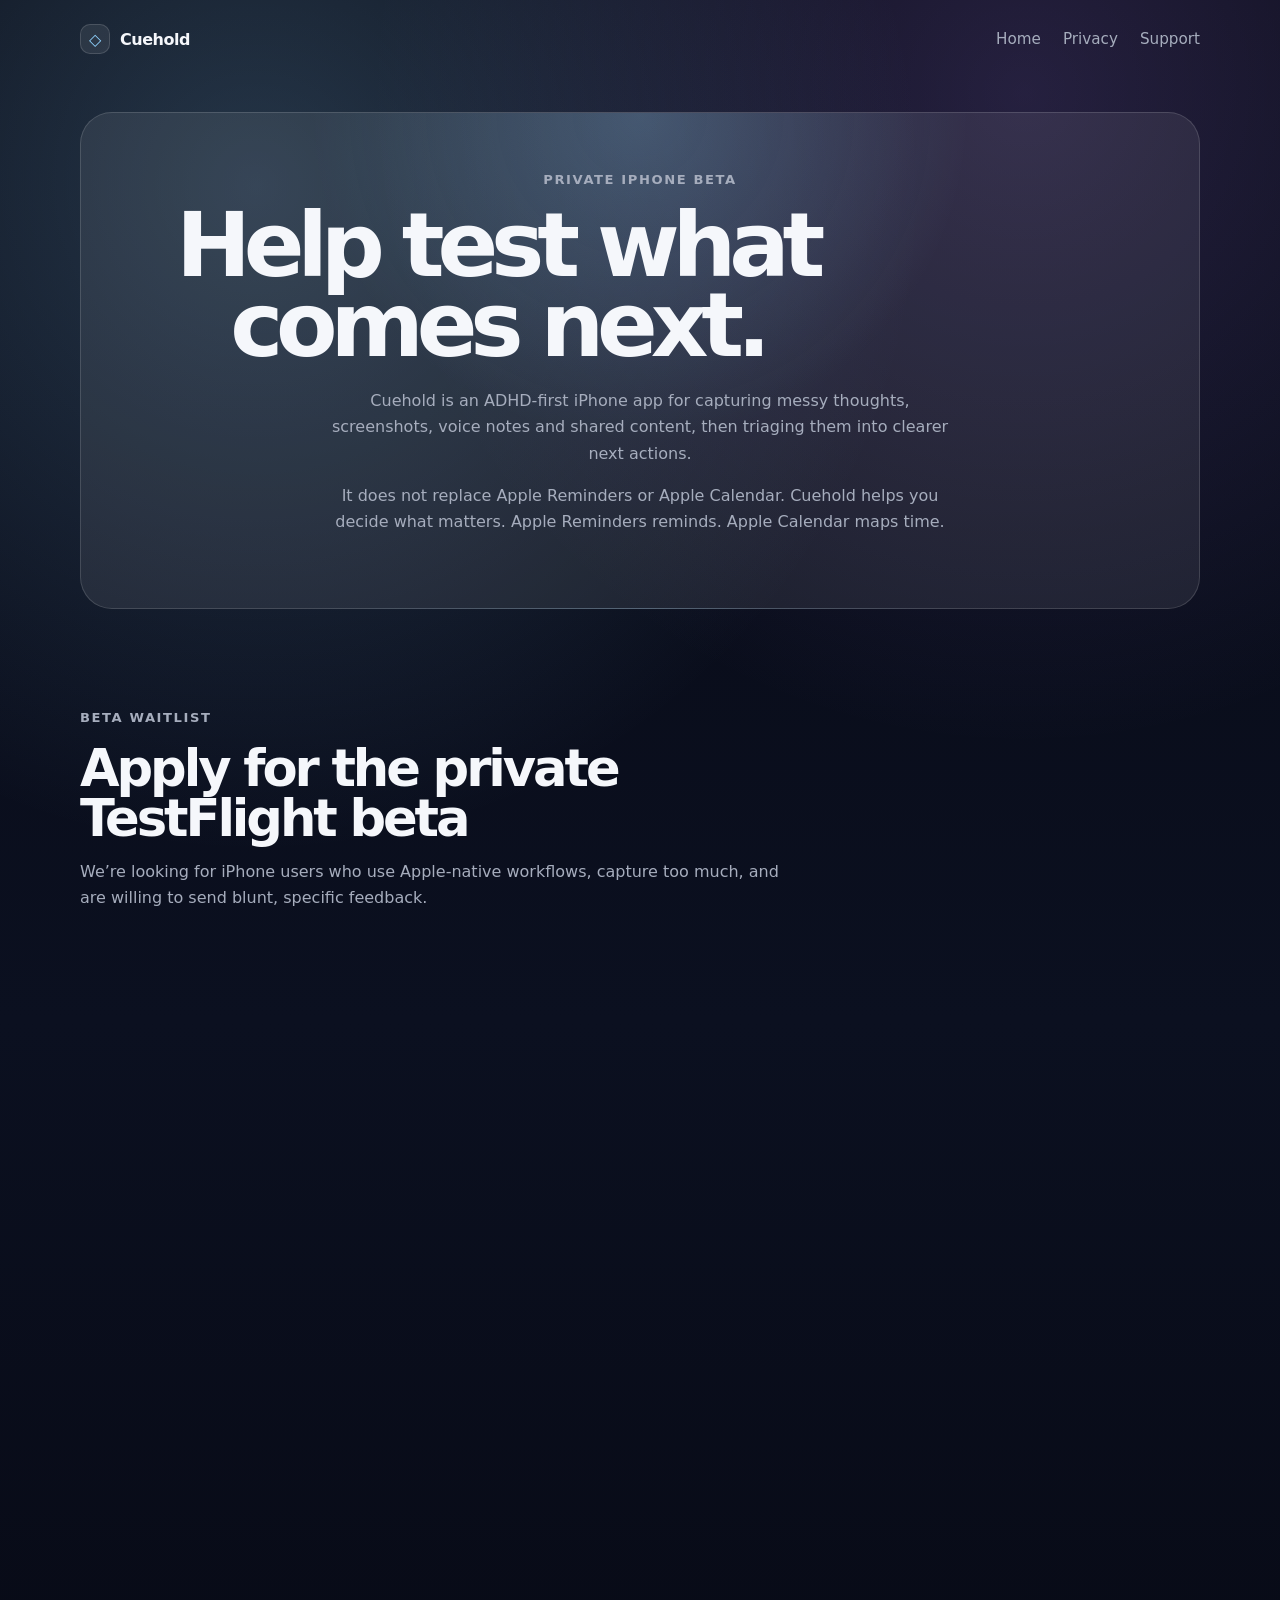
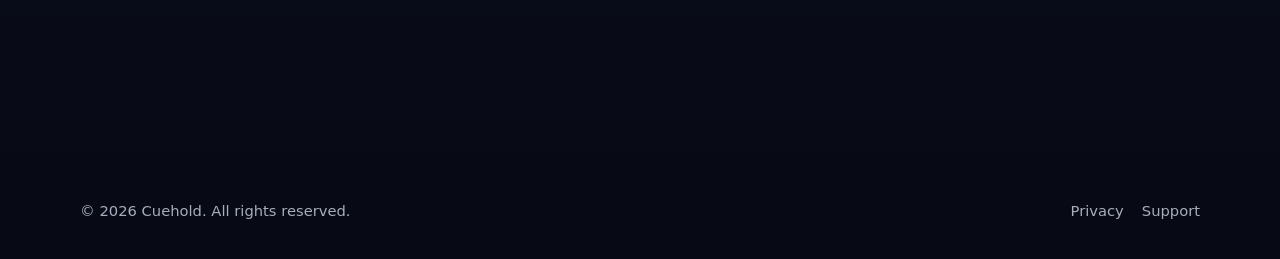
==== beta.html @ b1d335c8 "Update beta.html" ====
<!doctype html>
<html lang="en-AU">
<head>
  <meta charset="utf-8" />
  <meta name="viewport" content="width=device-width, initial-scale=1" />
  <title>Join the Beta — Cuehold</title>
  <meta
    name="description"
    content="Join the private iPhone beta for Cuehold, an ADHD-first capture and triage app."
  />
  <link rel="stylesheet" href="styles.css" />
</head>

<body>
  <header class="site-header">
    <a class="logo" href="index.html">
      <span class="logo-mark">◇</span>
      <span>Cuehold</span>
    </a>

    <nav class="nav">
      <a href="index.html">Home</a>
      <a href="privacy.html">Privacy</a>
      <a href="support.html">Support</a>
    </nav>
  </header>

  <main>
    <section class="cta-section">
      <p class="eyebrow">Private iPhone beta</p>
      <h1>Help test what comes next.</h1>
      <p>
        Cuehold is an ADHD-first iPhone app for capturing messy thoughts, screenshots,
        voice notes and shared content, then triaging them into clearer next actions.
      </p>
      <p>
        It does not replace Apple Reminders or Apple Calendar. Cuehold helps you decide
        what matters. Apple Reminders reminds. Apple Calendar maps time.
      </p>
    </section>

    <section class="section">
      <div class="section-heading">
        <p class="eyebrow">Beta waitlist</p>
        <h2>Apply for the private TestFlight beta</h2>
        <p>
          We’re looking for iPhone users who use Apple-native workflows, capture too much,
          and are willing to send blunt, specific feedback.
        </p>
      </div>

      <div class="form-card">
        <iframe
          data-tally-src="https://tally.so/embed/dWzORN?alignLeft=1&hideTitle=1&transparentBackground=1&dynamicHeight=1"
          loading="lazy"
          width="100%"
          height="820"
          frameborder="0"
          marginheight="0"
          marginwidth="0"
          title="Cuehold Beta Waitlist">
        </iframe>
      </div>
    </section>
  </main>

  <footer class="site-footer">
    <span>© 2026 Cuehold. All rights reserved.</span>
    <div>
      <a href="privacy.html">Privacy</a>
      <a href="support.html">Support</a>
    </div>
  </footer>

  <script>
    var d = document;
    var w = "https://tally.so/widgets/embed.js";
    var v = function () {
      if (typeof Tally !== "undefined") {
        Tally.loadEmbeds();
      } else {
        d.querySelectorAll("iframe[data-tally-src]:not([src])").forEach(function (e) {
          e.src = e.dataset.tallySrc;
        });
      }
    };

    if (typeof Tally !== "undefined") {
      v();
    } else if (d.querySelector('script[src="' + w + '"]') == null) {
      var s = d.createElement("script");
      s.src = w;
      s.onload = v;
      s.onerror = v;
      d.body.appendChild(s);
    }
  </script>
</body>
</html>
---- styles.css ----
:root {
  --bg: #070914;
  --bg-soft: #101525;
  --card: rgba(255, 255, 255, 0.08);
  --card-strong: rgba(255, 255, 255, 0.13);
  --text: #f5f7fb;
  --muted: #a6adbd;
  --line: rgba(255, 255, 255, 0.14);
  --accent: #8fd3ff;
  --accent-strong: #ffffff;
  --shadow: 0 24px 80px rgba(0, 0, 0, 0.45);
  --radius-xl: 32px;
  --radius-lg: 22px;
  --radius-md: 16px;
  --max: 1120px;
}

* {
  box-sizing: border-box;
}

html {
  scroll-behavior: smooth;
}

body {
  margin: 0;
  min-height: 100vh;
  font-family:
    Inter, ui-sans-serif, system-ui, -apple-system, BlinkMacSystemFont,
    "SF Pro Display", "Segoe UI", sans-serif;
  color: var(--text);
  background:
    radial-gradient(circle at 20% 10%, rgba(143, 211, 255, 0.22), transparent 34%),
    radial-gradient(circle at 80% 5%, rgba(174, 135, 255, 0.18), transparent 32%),
    linear-gradient(180deg, #070914 0%, #0b1020 55%, #070914 100%);
}

a {
  color: inherit;
  text-decoration: none;
}

.site-header {
  width: min(var(--max), calc(100% - 40px));
  margin: 0 auto;
  padding: 24px 0;
  display: flex;
  align-items: center;
  justify-content: space-between;
}

.logo {
  display: inline-flex;
  align-items: center;
  gap: 10px;
  font-weight: 800;
  letter-spacing: -0.03em;
}

.logo-mark {
  width: 30px;
  height: 30px;
  border: 1px solid var(--line);
  border-radius: 10px;
  display: grid;
  place-items: center;
  background: var(--card);
  color: var(--accent);
}

.nav {
  display: flex;
  gap: 22px;
  color: var(--muted);
  font-size: 0.95rem;
}

.nav a:hover {
  color: var(--text);
}

.hero {
  width: min(var(--max), calc(100% - 40px));
  margin: 42px auto 0;
  display: grid;
  grid-template-columns: 1.02fr 0.78fr;
  gap: 48px;
  align-items: center;
  padding: 56px;
  border: 1px solid var(--line);
  border-radius: var(--radius-xl);
  background:
    linear-gradient(135deg, rgba(255, 255, 255, 0.12), rgba(255, 255, 255, 0.04)),
    rgba(255, 255, 255, 0.04);
  box-shadow: var(--shadow);
  backdrop-filter: blur(18px);
}

.eyebrow {
  margin: 0 0 14px;
  color: var(--accent);
  font-size: 0.82rem;
  font-weight: 800;
  letter-spacing: 0.12em;
  text-transform: uppercase;
}

h1,
h2,
h3,
p {
  margin-top: 0;
}

h1 {
  max-width: 720px;
  margin-bottom: 22px;
  font-size: clamp(3rem, 7vw, 6.2rem);
  line-height: 0.9;
  letter-spacing: -0.08em;
}

h2 {
  margin-bottom: 16px;
  font-size: clamp(2rem, 4vw, 3.6rem);
  line-height: 0.98;
  letter-spacing: -0.06em;
}

h3 {
  margin-bottom: 10px;
  font-size: 1.25rem;
  letter-spacing: -0.03em;
}

.hero-text {
  max-width: 620px;
  color: var(--muted);
  font-size: 1.2rem;
  line-height: 1.65;
}

.hero-actions {
  display: flex;
  flex-wrap: wrap;
  gap: 14px;
  margin-top: 30px;
}

.button {
  display: inline-flex;
  align-items: center;
  justify-content: center;
  min-height: 48px;
  padding: 0 20px;
  border-radius: 999px;
  font-weight: 800;
  transition: transform 0.18s ease, border-color 0.18s ease, background 0.18s ease;
}

.button:hover {
  transform: translateY(-2px);
}

.primary {
  color: #07101f;
  background: linear-gradient(135deg, #ffffff, #8fd3ff);
}

.secondary {
  border: 1px solid var(--line);
  background: rgba(255, 255, 255, 0.06);
  color: var(--text);
}

.trust-note {
  margin-top: 18px;
  color: var(--muted);
  font-size: 0.95rem;
}

.phone-card {
  display: flex;
  justify-content: center;
}

.phone-shell {
  width: min(330px, 100%);
  padding: 14px;
  border: 1px solid var(--line);
  border-radius: 42px;
  background: linear-gradient(180deg, #1a2134, #080b13);
  box-shadow: 0 26px 90px rgba(0, 0, 0, 0.55);
}

.phone-top {
  width: 92px;
  height: 26px;
  margin: 0 auto 12px;
  border-radius: 999px;
  background: #05070c;
}

.app-preview {
  min-height: 520px;
  padding: 24px 18px;
  border-radius: 32px;
  background:
    radial-gradient(circle at 50% 0%, rgba(143, 211, 255, 0.22), transparent 38%),
    linear-gradient(180deg, #11182a, #080b13);
}

.preview-label {
  margin-bottom: 18px;
  color: var(--muted);
  font-size: 0.9rem;
  font-weight: 700;
}

.signal-card {
  display: flex;
  gap: 12px;
  padding: 14px;
  margin-bottom: 12px;
  border: 1px solid var(--line);
  border-radius: 18px;
  background: rgba(255, 255, 255, 0.06);
}

.signal-card.active {
  background: rgba(143, 211, 255, 0.14);
  border-color: rgba(143, 211, 255, 0.38);
}

.signal-card strong {
  display: block;
  margin-bottom: 4px;
  font-size: 0.92rem;
}

.signal-card p {
  margin: 0;
  color: var(--muted);
  font-size: 0.78rem;
}

.dot {
  flex: 0 0 auto;
  width: 10px;
  height: 10px;
  margin-top: 5px;
  border-radius: 999px;
  background: var(--accent);
  box-shadow: 0 0 24px rgba(143, 211, 255, 0.9);
}

.dot.muted {
  background: rgba(255, 255, 255, 0.28);
  box-shadow: none;
}

.capture-bar {
  margin-top: 180px;
  padding: 10px 10px 10px 15px;
  display: flex;
  align-items: center;
  justify-content: space-between;
  border: 1px solid var(--line);
  border-radius: 999px;
  background: rgba(255, 255, 255, 0.08);
  color: var(--muted);
  font-size: 0.86rem;
}

.capture-bar button {
  width: 34px;
  height: 34px;
  border: 0;
  border-radius: 999px;
  background: #fff;
  color: #07101f;
  font-weight: 900;
}

.section,
.split-section,
.cta-section {
  width: min(var(--max), calc(100% - 40px));
  margin: 34px auto 0;
}

.section {
  padding: 64px 0 10px;
}

.section-heading {
  max-width: 720px;
  margin-bottom: 28px;
}

.section-heading p,
.card p,
.split-copy p,
.cta-section p {
  color: var(--muted);
  line-height: 1.65;
}

.cards {
  display: grid;
  grid-template-columns: repeat(3, 1fr);
  gap: 18px;
}

.cards.two {
  grid-template-columns: repeat(2, 1fr);
}

.card {
  min-height: 240px;
  padding: 26px;
  border: 1px solid var(--line);
  border-radius: var(--radius-lg);
  background: var(--card);
  backdrop-filter: blur(18px);
}

.icon {
  width: 42px;
  height: 42px;
  margin-bottom: 34px;
  display: grid;
  place-items: center;
  border: 1px solid var(--line);
  border-radius: 14px;
  color: var(--accent);
  background: rgba(255, 255, 255, 0.06);
  font-weight: 900;
  font-size: 0.82rem;
}

.split-section {
  padding: 42px;
  display: grid;
  grid-template-columns: 0.9fr 1.1fr;
  gap: 42px;
  align-items: start;
  border: 1px solid var(--line);
  border-radius: var(--radius-xl);
  background: var(--card-strong);
}

.check-list {
  margin: 22px 0 0;
  padding: 0;
  display: grid;
  gap: 12px;
  list-style: none;
}

.check-list li {
  padding-left: 30px;
  position: relative;
  color: var(--text);
}

.check-list li::before {
  content: "✓";
  position: absolute;
  left: 0;
  color: var(--accent);
  font-weight: 900;
}

.cta-section {
  margin-bottom: 34px;
  padding: 56px;
  text-align: center;
  border: 1px solid var(--line);
  border-radius: var(--radius-xl);
  background:
    radial-gradient(circle at 50% 0%, rgba(143, 211, 255, 0.22), transparent 44%),
    rgba(255, 255, 255, 0.08);
}

.cta-section p {
  max-width: 620px;
  margin-left: auto;
  margin-right: auto;
}

.site-footer {
  width: min(var(--max), calc(100% - 40px));
  margin: 0 auto;
  padding: 28px 0 40px;
  display: flex;
  justify-content: space-between;
  gap: 20px;
  color: var(--muted);
  font-size: 0.92rem;
}

.site-footer div {
  display: flex;
  gap: 18px;
}

@media (max-width: 860px) {
  .site-header {
    align-items: flex-start;
    gap: 20px;
  }

  .nav {
    display: none;
  }

  .hero {
    grid-template-columns: 1fr;
    padding: 34px 22px;
  }

  .phone-card {
    order: -1;
  }

  .phone-shell {
    max-width: 300px;
  }

  .app-preview {
    min-height: 440px;
  }

  .capture-bar {
    margin-top: 112px;
  }

  .cards,
  .cards.two,
  .split-section {
    grid-template-columns: 1fr;
  }

  .split-section,
  .cta-section {
    padding: 30px 22px;
  }

  .site-footer {
    flex-direction: column;
  }

  h1 {
    font-size: clamp(3rem, 15vw, 4.8rem);
  }
}
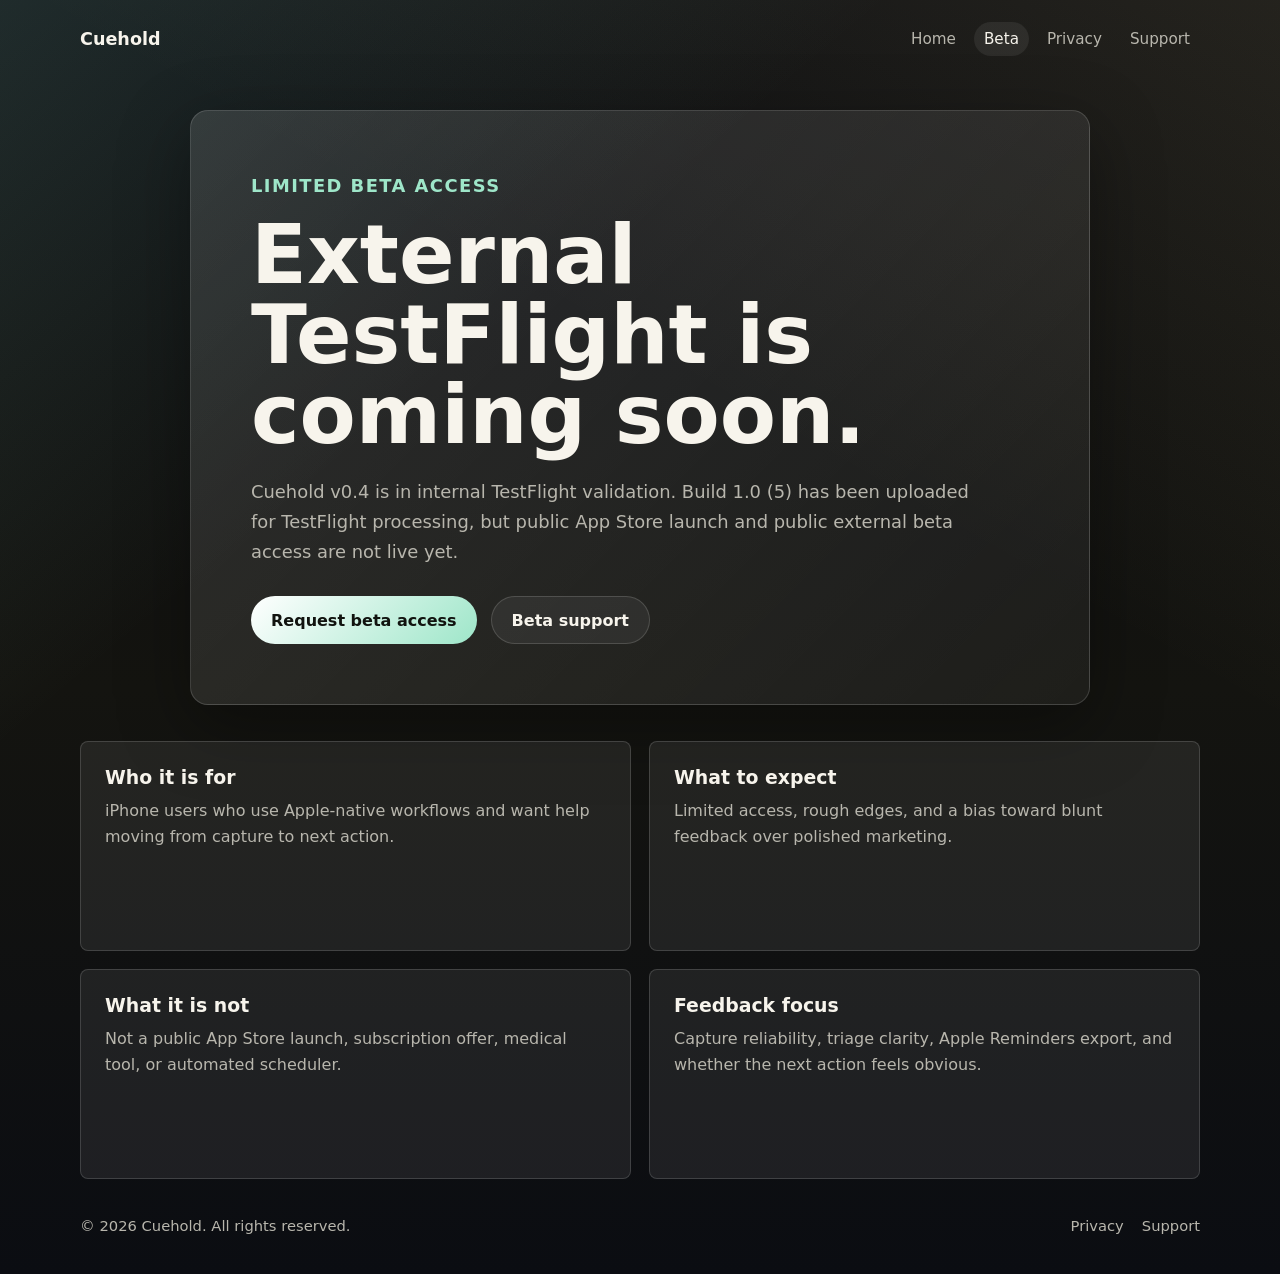
==== commit debba91a: "Polish Cuehold beta website" ====
--- a/beta.html
+++ b/beta.html
@@ -3,63 +3,65 @@
 <head>
   <meta charset="utf-8" />
   <meta name="viewport" content="width=device-width, initial-scale=1" />
-  <title>Join the Beta — Cuehold</title>
-  <meta
-    name="description"
-    content="Join the private iPhone beta for Cuehold, an ADHD-first capture and triage app."
-  />
+  <title>Beta Access — Cuehold</title>
+  <meta name="description" content="Request limited beta access for Cuehold. Internal TestFlight is active; external beta access is coming soon." />
+  <meta name="theme-color" content="#0b0d12" />
+  <meta property="og:title" content="Cuehold Beta Access" />
+  <meta property="og:description" content="Internal TestFlight is active. External beta access is coming soon." />
+  <meta property="og:type" content="website" />
+  <meta property="og:url" content="https://dillonmonop.github.io/cuehold/beta.html" />
+  <link rel="canonical" href="https://dillonmonop.github.io/cuehold/beta.html" />
   <link rel="stylesheet" href="styles.css" />
 </head>
 
 <body>
   <header class="site-header">
-    <a class="logo" href="index.html">
-      <span class="logo-mark">◇</span>
-      <span>Cuehold</span>
-    </a>
+    <a class="logo" href="index.html" aria-label="Cuehold home">Cuehold</a>
 
-    <nav class="nav">
+    <nav class="nav" aria-label="Primary">
       <a href="index.html">Home</a>
+      <a href="beta.html" aria-current="page">Beta</a>
       <a href="privacy.html">Privacy</a>
       <a href="support.html">Support</a>
     </nav>
   </header>
 
   <main>
-    <section class="cta-section">
-      <p class="eyebrow">Private iPhone beta</p>
-      <h1>Help test what comes next.</h1>
+    <section class="page-hero">
+      <p class="eyebrow">Limited beta access</p>
+      <h1>External TestFlight is coming soon.</h1>
       <p>
-        Cuehold is an ADHD-first iPhone app for capturing messy thoughts, screenshots,
-        voice notes and shared content, then triaging them into clearer next actions.
+        Cuehold v0.4 is in internal TestFlight validation. Build 1.0 (5) has been
+        uploaded for TestFlight processing, but public App Store launch and public
+        external beta access are not live yet.
       </p>
-      <p>
-        It does not replace Apple Reminders or Apple Calendar. Cuehold helps you decide
-        what matters. Apple Reminders reminds. Apple Calendar maps time.
-      </p>
+      <div class="hero-actions">
+        <a class="button primary" href="https://github.com/dillonmonop/cuehold/issues/new?title=Cuehold%20beta%20access%20request">Request beta access</a>
+        <a class="button secondary" href="support.html">Beta support</a>
+      </div>
     </section>
 
-    <section class="section">
-      <div class="section-heading">
-        <p class="eyebrow">Beta waitlist</p>
-        <h2>Apply for the private TestFlight beta</h2>
-        <p>
-          We’re looking for iPhone users who use Apple-native workflows, capture too much,
-          and are willing to send blunt, specific feedback.
-        </p>
-      </div>
+    <section class="section compact">
+      <div class="cards two">
+        <article class="card">
+          <h3>Who it is for</h3>
+          <p>iPhone users who use Apple-native workflows and want help moving from capture to next action.</p>
+        </article>
 
-      <div class="form-card">
-        <iframe
-          data-tally-src="https://tally.so/embed/dWzORN?alignLeft=1&hideTitle=1&transparentBackground=1&dynamicHeight=1"
-          loading="lazy"
-          width="100%"
-          height="820"
-          frameborder="0"
-          marginheight="0"
-          marginwidth="0"
-          title="Cuehold Beta Waitlist">
-        </iframe>
+        <article class="card">
+          <h3>What to expect</h3>
+          <p>Limited access, rough edges, and a bias toward blunt feedback over polished marketing.</p>
+        </article>
+
+        <article class="card">
+          <h3>What it is not</h3>
+          <p>Not a public App Store launch, subscription offer, medical tool, or automated scheduler.</p>
+        </article>
+
+        <article class="card">
+          <h3>Feedback focus</h3>
+          <p>Capture reliability, triage clarity, Apple Reminders export, and whether the next action feels obvious.</p>
+        </article>
       </div>
     </section>
   </main>
@@ -71,29 +73,5 @@
       <a href="support.html">Support</a>
     </div>
   </footer>
-
-  <script>
-    var d = document;
-    var w = "https://tally.so/widgets/embed.js";
-    var v = function () {
-      if (typeof Tally !== "undefined") {
-        Tally.loadEmbeds();
-      } else {
-        d.querySelectorAll("iframe[data-tally-src]:not([src])").forEach(function (e) {
-          e.src = e.dataset.tallySrc;
-        });
-      }
-    };
-
-    if (typeof Tally !== "undefined") {
-      v();
-    } else if (d.querySelector('script[src="' + w + '"]') == null) {
-      var s = d.createElement("script");
-      s.src = w;
-      s.onload = v;
-      s.onerror = v;
-      d.body.appendChild(s);
-    }
-  </script>
 </body>
 </html>
--- a/styles.css
+++ b/styles.css
@@ -1,18 +1,15 @@
 :root {
-  --bg: #070914;
-  --bg-soft: #101525;
-  --card: rgba(255, 255, 255, 0.08);
-  --card-strong: rgba(255, 255, 255, 0.13);
-  --text: #f5f7fb;
-  --muted: #a6adbd;
-  --line: rgba(255, 255, 255, 0.14);
-  --accent: #8fd3ff;
-  --accent-strong: #ffffff;
-  --shadow: 0 24px 80px rgba(0, 0, 0, 0.45);
-  --radius-xl: 32px;
-  --radius-lg: 22px;
-  --radius-md: 16px;
+  --bg: #0b0d12;
+  --panel: rgba(255, 255, 255, 0.075);
+  --panel-strong: rgba(255, 255, 255, 0.11);
+  --text: #f7f4ec;
+  --muted: #b8b6ad;
+  --line: rgba(255, 255, 255, 0.15);
+  --accent: #9ee6c9;
+  --accent-strong: #f1d27a;
   --max: 1120px;
+  --radius-xl: 18px;
+  --radius-lg: 8px;
 }
 
 * {
@@ -25,15 +22,14 @@
 
 body {
   margin: 0;
+  overflow-x: hidden;
   min-height: 100vh;
-  font-family:
-    Inter, ui-sans-serif, system-ui, -apple-system, BlinkMacSystemFont,
-    "SF Pro Display", "Segoe UI", sans-serif;
+  font-family: Inter, ui-sans-serif, system-ui, -apple-system, BlinkMacSystemFont, "SF Pro Display", "Segoe UI", sans-serif;
   color: var(--text);
   background:
-    radial-gradient(circle at 20% 10%, rgba(143, 211, 255, 0.22), transparent 34%),
-    radial-gradient(circle at 80% 5%, rgba(174, 135, 255, 0.18), transparent 32%),
-    linear-gradient(180deg, #070914 0%, #0b1020 55%, #070914 100%);
+    linear-gradient(140deg, rgba(158, 230, 201, 0.14), transparent 32%),
+    linear-gradient(210deg, rgba(241, 210, 122, 0.11), transparent 36%),
+    linear-gradient(180deg, #0b0d12 0%, #141410 54%, #0b0d12 100%);
 }
 
 a {
@@ -41,68 +37,79 @@
   text-decoration: none;
 }
 
+a:focus-visible,
+button:focus-visible {
+  outline: 3px solid var(--accent);
+  outline-offset: 4px;
+}
+
+.site-header,
+.hero,
+.page-hero,
+.section,
+.split,
+.cta,
+.site-footer {
+  width: min(var(--max), calc(100% - 40px));
+  margin-left: auto;
+  margin-right: auto;
+}
+
 .site-header {
-  width: min(var(--max), calc(100% - 40px));
-  margin: 0 auto;
-  padding: 24px 0;
+  padding: 22px 0;
   display: flex;
   align-items: center;
   justify-content: space-between;
+  gap: 20px;
 }
 
 .logo {
-  display: inline-flex;
-  align-items: center;
-  gap: 10px;
-  font-weight: 800;
-  letter-spacing: -0.03em;
-}
-
-.logo-mark {
-  width: 30px;
-  height: 30px;
-  border: 1px solid var(--line);
-  border-radius: 10px;
-  display: grid;
-  place-items: center;
-  background: var(--card);
-  color: var(--accent);
+  flex: 0 0 auto;
+  font-weight: 900;
+  font-size: 1.1rem;
+  letter-spacing: 0;
 }
 
 .nav {
   display: flex;
-  gap: 22px;
+  flex-wrap: wrap;
+  justify-content: flex-end;
+  gap: 8px;
   color: var(--muted);
   font-size: 0.95rem;
 }
 
-.nav a:hover {
+.nav a {
+  padding: 8px 10px;
+  border-radius: 999px;
+}
+
+.nav a:hover,
+.nav a[aria-current="page"] {
   color: var(--text);
-}
-
-.hero {
-  width: min(var(--max), calc(100% - 40px));
-  margin: 42px auto 0;
-  display: grid;
-  grid-template-columns: 1.02fr 0.78fr;
-  gap: 48px;
-  align-items: center;
-  padding: 56px;
+  background: rgba(255, 255, 255, 0.07);
+}
+
+.hero,
+.page-hero {
+  margin-top: 32px;
+  padding: 60px;
   border: 1px solid var(--line);
   border-radius: var(--radius-xl);
-  background:
-    linear-gradient(135deg, rgba(255, 255, 255, 0.12), rgba(255, 255, 255, 0.04)),
-    rgba(255, 255, 255, 0.04);
-  box-shadow: var(--shadow);
-  backdrop-filter: blur(18px);
+  background: linear-gradient(135deg, rgba(255, 255, 255, 0.12), rgba(255, 255, 255, 0.045));
+  box-shadow: 0 22px 70px rgba(0, 0, 0, 0.36);
+}
+
+.page-hero {
+  max-width: 900px;
 }
 
 .eyebrow {
   margin: 0 0 14px;
   color: var(--accent);
-  font-size: 0.82rem;
-  font-weight: 800;
-  letter-spacing: 0.12em;
+  font-size: 0.78rem;
+  font-weight: 900;
+  letter-spacing: 0.08em;
   text-transform: uppercase;
 }
 
@@ -114,31 +121,36 @@
 }
 
 h1 {
-  max-width: 720px;
+  max-width: 920px;
   margin-bottom: 22px;
-  font-size: clamp(3rem, 7vw, 6.2rem);
-  line-height: 0.9;
-  letter-spacing: -0.08em;
+  font-size: clamp(2.8rem, 6.4vw, 5.9rem);
+  line-height: 0.98;
+  letter-spacing: 0;
 }
 
 h2 {
-  margin-bottom: 16px;
-  font-size: clamp(2rem, 4vw, 3.6rem);
-  line-height: 0.98;
-  letter-spacing: -0.06em;
+  margin-bottom: 18px;
+  font-size: clamp(2rem, 3.8vw, 3.45rem);
+  line-height: 1.04;
+  letter-spacing: 0;
 }
 
 h3 {
   margin-bottom: 10px;
-  font-size: 1.25rem;
-  letter-spacing: -0.03em;
-}
-
-.hero-text {
-  max-width: 620px;
+  font-size: 1.18rem;
+  letter-spacing: 0;
+}
+
+p {
   color: var(--muted);
-  font-size: 1.2rem;
   line-height: 1.65;
+}
+
+.hero-text,
+.page-hero p,
+.section-heading p {
+  max-width: 720px;
+  font-size: 1.12rem;
 }
 
 .hero-actions {
@@ -146,6 +158,10 @@
   flex-wrap: wrap;
   gap: 14px;
   margin-top: 30px;
+}
+
+.hero-actions.center {
+  justify-content: center;
 }
 
 .button {
@@ -155,244 +171,99 @@
   min-height: 48px;
   padding: 0 20px;
   border-radius: 999px;
-  font-weight: 800;
-  transition: transform 0.18s ease, border-color 0.18s ease, background 0.18s ease;
-}
-
-.button:hover {
-  transform: translateY(-2px);
+  font-weight: 900;
 }
 
 .primary {
-  color: #07101f;
-  background: linear-gradient(135deg, #ffffff, #8fd3ff);
+  color: #11130f;
+  background: linear-gradient(135deg, #ffffff, var(--accent));
 }
 
 .secondary {
   border: 1px solid var(--line);
   background: rgba(255, 255, 255, 0.06);
-  color: var(--text);
 }
 
 .trust-note {
   margin-top: 18px;
-  color: var(--muted);
+  margin-bottom: 0;
   font-size: 0.95rem;
 }
 
-.phone-card {
-  display: flex;
-  justify-content: center;
-}
-
-.phone-shell {
-  width: min(330px, 100%);
-  padding: 14px;
-  border: 1px solid var(--line);
-  border-radius: 42px;
-  background: linear-gradient(180deg, #1a2134, #080b13);
-  box-shadow: 0 26px 90px rgba(0, 0, 0, 0.55);
-}
-
-.phone-top {
-  width: 92px;
-  height: 26px;
-  margin: 0 auto 12px;
-  border-radius: 999px;
-  background: #05070c;
-}
-
-.app-preview {
-  min-height: 520px;
-  padding: 24px 18px;
-  border-radius: 32px;
-  background:
-    radial-gradient(circle at 50% 0%, rgba(143, 211, 255, 0.22), transparent 38%),
-    linear-gradient(180deg, #11182a, #080b13);
-}
-
-.preview-label {
-  margin-bottom: 18px;
-  color: var(--muted);
-  font-size: 0.9rem;
-  font-weight: 700;
-}
-
-.signal-card {
-  display: flex;
-  gap: 12px;
-  padding: 14px;
-  margin-bottom: 12px;
-  border: 1px solid var(--line);
-  border-radius: 18px;
-  background: rgba(255, 255, 255, 0.06);
-}
-
-.signal-card.active {
-  background: rgba(143, 211, 255, 0.14);
-  border-color: rgba(143, 211, 255, 0.38);
-}
-
-.signal-card strong {
-  display: block;
-  margin-bottom: 4px;
-  font-size: 0.92rem;
-}
-
-.signal-card p {
-  margin: 0;
-  color: var(--muted);
-  font-size: 0.78rem;
-}
-
-.dot {
-  flex: 0 0 auto;
-  width: 10px;
-  height: 10px;
-  margin-top: 5px;
-  border-radius: 999px;
-  background: var(--accent);
-  box-shadow: 0 0 24px rgba(143, 211, 255, 0.9);
-}
-
-.dot.muted {
-  background: rgba(255, 255, 255, 0.28);
-  box-shadow: none;
-}
-
-.capture-bar {
-  margin-top: 180px;
-  padding: 10px 10px 10px 15px;
-  display: flex;
-  align-items: center;
-  justify-content: space-between;
-  border: 1px solid var(--line);
-  border-radius: 999px;
-  background: rgba(255, 255, 255, 0.08);
-  color: var(--muted);
-  font-size: 0.86rem;
-}
-
-.capture-bar button {
-  width: 34px;
-  height: 34px;
-  border: 0;
-  border-radius: 999px;
-  background: #fff;
-  color: #07101f;
-  font-weight: 900;
-}
-
-.section,
-.split-section,
-.cta-section {
-  width: min(var(--max), calc(100% - 40px));
-  margin: 34px auto 0;
-}
-
 .section {
-  padding: 64px 0 10px;
+  padding: 72px 0 10px;
+}
+
+.section.compact {
+  padding-top: 36px;
 }
 
 .section-heading {
-  max-width: 720px;
-  margin-bottom: 28px;
-}
-
-.section-heading p,
-.card p,
-.split-copy p,
-.cta-section p {
-  color: var(--muted);
-  line-height: 1.65;
+  margin-bottom: 24px;
 }
 
 .cards {
   display: grid;
-  grid-template-columns: repeat(3, 1fr);
+  grid-template-columns: repeat(3, minmax(0, 1fr));
   gap: 18px;
 }
 
 .cards.two {
-  grid-template-columns: repeat(2, 1fr);
+  grid-template-columns: repeat(2, minmax(0, 1fr));
 }
 
 .card {
-  min-height: 240px;
-  padding: 26px;
+  min-height: 210px;
+  padding: 24px;
   border: 1px solid var(--line);
   border-radius: var(--radius-lg);
-  background: var(--card);
-  backdrop-filter: blur(18px);
-}
-
-.icon {
-  width: 42px;
-  height: 42px;
+  background: var(--panel);
+}
+
+.card p:last-child {
+  margin-bottom: 0;
+}
+
+.number {
+  margin-bottom: 24px;
+  color: var(--accent-strong);
+  font-weight: 900;
+}
+
+.split {
+  margin-top: 40px;
+  padding: 40px;
+  display: grid;
+  grid-template-columns: 0.92fr 1.08fr;
+  gap: 42px;
+  border: 1px solid var(--line);
+  border-radius: var(--radius-xl);
+  background: var(--panel-strong);
+}
+
+.split p:last-child {
+  margin-bottom: 0;
+}
+
+.cta {
+  margin-top: 40px;
   margin-bottom: 34px;
-  display: grid;
-  place-items: center;
-  border: 1px solid var(--line);
-  border-radius: 14px;
-  color: var(--accent);
-  background: rgba(255, 255, 255, 0.06);
-  font-weight: 900;
-  font-size: 0.82rem;
-}
-
-.split-section {
-  padding: 42px;
-  display: grid;
-  grid-template-columns: 0.9fr 1.1fr;
-  gap: 42px;
-  align-items: start;
-  border: 1px solid var(--line);
-  border-radius: var(--radius-xl);
-  background: var(--card-strong);
-}
-
-.check-list {
-  margin: 22px 0 0;
-  padding: 0;
-  display: grid;
-  gap: 12px;
-  list-style: none;
-}
-
-.check-list li {
-  padding-left: 30px;
-  position: relative;
-  color: var(--text);
-}
-
-.check-list li::before {
-  content: "✓";
-  position: absolute;
-  left: 0;
-  color: var(--accent);
-  font-weight: 900;
-}
-
-.cta-section {
-  margin-bottom: 34px;
-  padding: 56px;
+  padding: 52px;
   text-align: center;
   border: 1px solid var(--line);
   border-radius: var(--radius-xl);
   background:
-    radial-gradient(circle at 50% 0%, rgba(143, 211, 255, 0.22), transparent 44%),
-    rgba(255, 255, 255, 0.08);
-}
-
-.cta-section p {
+    linear-gradient(180deg, rgba(158, 230, 201, 0.13), transparent 68%),
+    rgba(255, 255, 255, 0.075);
+}
+
+.cta p {
   max-width: 620px;
   margin-left: auto;
   margin-right: auto;
 }
 
 .site-footer {
-  width: min(var(--max), calc(100% - 40px));
-  margin: 0 auto;
   padding: 28px 0 40px;
   display: flex;
   justify-content: space-between;
@@ -409,50 +280,55 @@
 @media (max-width: 860px) {
   .site-header {
     align-items: flex-start;
-    gap: 20px;
+    flex-direction: column;
   }
 
   .nav {
-    display: none;
-  }
-
-  .hero {
-    grid-template-columns: 1fr;
-    padding: 34px 22px;
-  }
-
-  .phone-card {
-    order: -1;
-  }
-
-  .phone-shell {
-    max-width: 300px;
-  }
-
-  .app-preview {
-    min-height: 440px;
-  }
-
-  .capture-bar {
-    margin-top: 112px;
+    justify-content: flex-start;
+  }
+
+  .hero,
+  .page-hero,
+  .split,
+  .cta {
+    padding: 32px 22px;
   }
 
   .cards,
   .cards.two,
-  .split-section {
+  .split {
     grid-template-columns: 1fr;
   }
 
-  .split-section,
-  .cta-section {
-    padding: 30px 22px;
+  .card {
+    min-height: 0;
+  }
+
+  h1 {
+    font-size: clamp(2.55rem, 12vw, 4.6rem);
   }
 
   .site-footer {
     flex-direction: column;
   }
-
-  h1 {
-    font-size: clamp(3rem, 15vw, 4.8rem);
-  }
-}
+}
+
+@media (max-width: 460px) {
+  .site-header,
+  .hero,
+  .page-hero,
+  .section,
+  .split,
+  .cta,
+  .site-footer {
+    width: min(var(--max), calc(100% - 28px));
+  }
+
+  .button {
+    width: 100%;
+  }
+
+  .hero-actions {
+    width: 100%;
+  }
+}
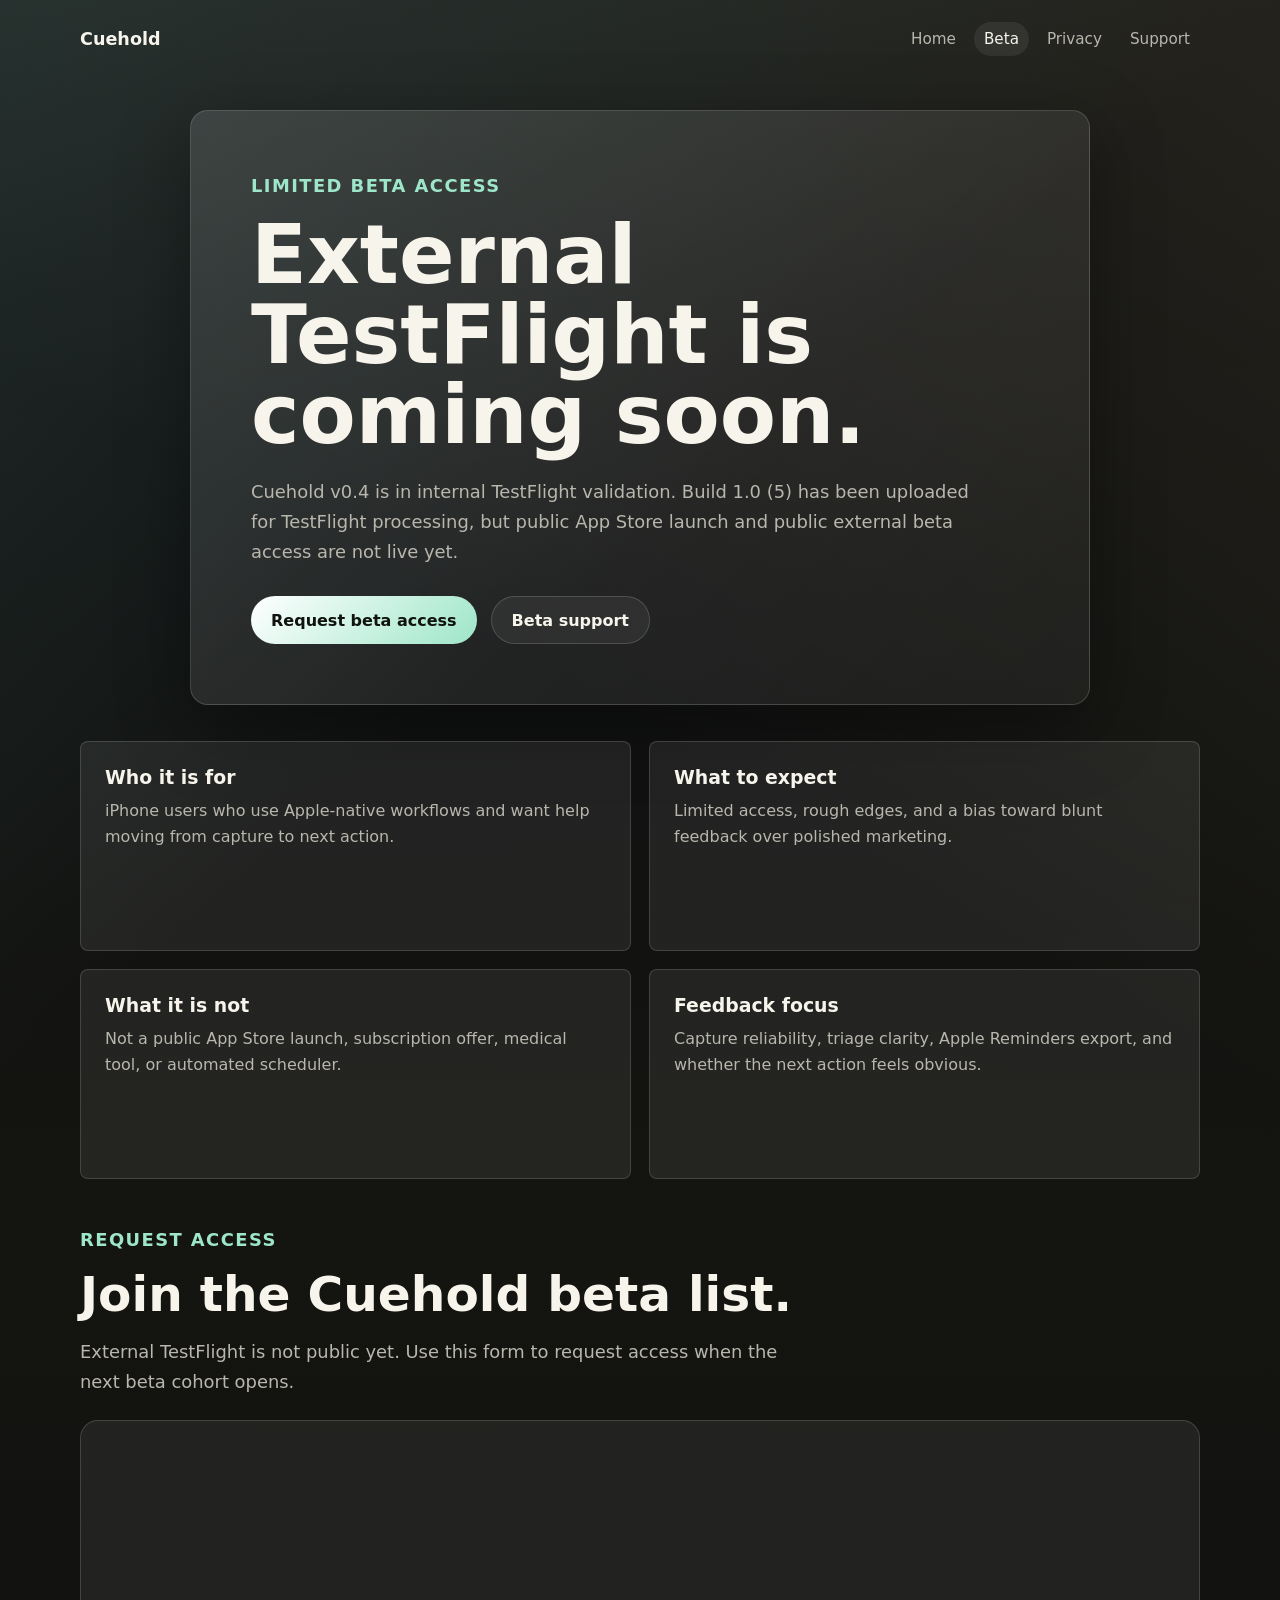
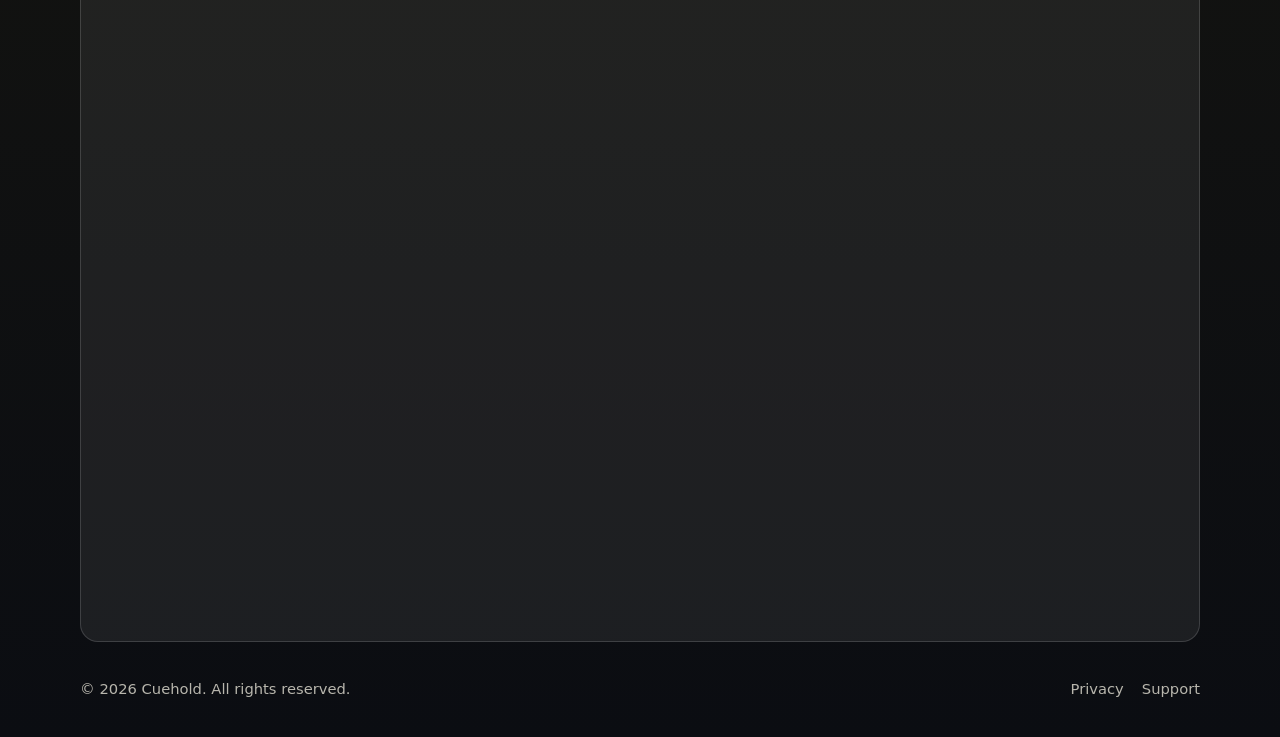
==== commit d3844468: "Add Today Signal product preview" ====
--- a/beta.html
+++ b/beta.html
@@ -36,7 +36,7 @@
         external beta access are not live yet.
       </p>
       <div class="hero-actions">
-        <a class="button primary" href="https://github.com/dillonmonop/cuehold/issues/new?title=Cuehold%20beta%20access%20request">Request beta access</a>
+        <a class="button primary" href="https://tally.so/r/dWzORN">Request beta access</a>
         <a class="button secondary" href="support.html">Beta support</a>
       </div>
     </section>
@@ -64,6 +64,30 @@
         </article>
       </div>
     </section>
+
+    <section class="section compact" aria-labelledby="beta-form-heading">
+      <div class="section-heading">
+        <p class="eyebrow">Request access</p>
+        <h2 id="beta-form-heading">Join the Cuehold beta list.</h2>
+        <p>
+          External TestFlight is not public yet. Use this form to request access
+          when the next beta cohort opens.
+        </p>
+      </div>
+
+      <div class="form-card">
+        <iframe
+          data-tally-src="https://tally.so/embed/dWzORN?alignLeft=1&hideTitle=1&transparentBackground=1&dynamicHeight=1"
+          loading="lazy"
+          width="100%"
+          height="820"
+          frameborder="0"
+          marginheight="0"
+          marginwidth="0"
+          title="Cuehold Beta Request">
+        </iframe>
+      </div>
+    </section>
   </main>
 
   <footer class="site-footer">
@@ -73,5 +97,29 @@
       <a href="support.html">Support</a>
     </div>
   </footer>
+
+  <script>
+    var d = document;
+    var w = "https://tally.so/widgets/embed.js";
+    var v = function () {
+      if (typeof Tally !== "undefined") {
+        Tally.loadEmbeds();
+      } else {
+        d.querySelectorAll("iframe[data-tally-src]:not([src])").forEach(function (e) {
+          e.src = e.dataset.tallySrc;
+        });
+      }
+    };
+
+    if (typeof Tally !== "undefined") {
+      v();
+    } else if (d.querySelector('script[src="' + w + '"]') == null) {
+      var s = d.createElement("script");
+      s.src = w;
+      s.onload = v;
+      s.onerror = v;
+      d.body.appendChild(s);
+    }
+  </script>
 </body>
 </html>
--- a/styles.css
+++ b/styles.css
@@ -100,6 +100,46 @@
   box-shadow: 0 22px 70px rgba(0, 0, 0, 0.36);
 }
 
+.hero-inner {
+  display: grid;
+  grid-template-columns: minmax(0, 1fr) minmax(260px, 360px);
+  align-items: center;
+  gap: 44px;
+}
+
+.hero-copy {
+  min-width: 0;
+}
+
+.phone-preview {
+  margin: 0;
+  justify-self: center;
+  width: min(100%, 340px);
+  padding: 10px;
+  border: 1px solid rgba(255, 255, 255, 0.2);
+  border-radius: 42px;
+  background:
+    linear-gradient(180deg, rgba(255, 255, 255, 0.16), rgba(255, 255, 255, 0.045)),
+    rgba(0, 0, 0, 0.32);
+  box-shadow: 0 30px 80px rgba(0, 0, 0, 0.46);
+}
+
+.phone-preview img,
+.screenshot-image {
+  display: block;
+  width: 100%;
+  height: auto;
+  border: 1px solid rgba(255, 255, 255, 0.14);
+  border-radius: 34px;
+  background: #050609;
+}
+
+.phone-preview img {
+  max-height: 680px;
+  object-fit: cover;
+  object-position: top;
+}
+
 .page-hero {
   max-width: 900px;
 }
@@ -230,6 +270,90 @@
   font-weight: 900;
 }
 
+.screenshot-grid {
+  display: grid;
+  grid-template-columns: repeat(3, minmax(0, 1fr));
+  gap: 18px;
+}
+
+.screenshot-card {
+  padding: 14px;
+  border: 1px solid var(--line);
+  border-radius: var(--radius-lg);
+  background: rgba(255, 255, 255, 0.065);
+  text-align: center;
+}
+
+.screenshot-card h3 {
+  margin: 18px 10px 8px;
+}
+
+.screenshot-card p {
+  margin: 0 10px 10px;
+  font-size: 0.95rem;
+}
+
+.screenshot-placeholder {
+  position: relative;
+  display: grid;
+  place-items: center;
+  width: 100%;
+  max-width: 230px;
+  margin-left: auto;
+  margin-right: auto;
+  aspect-ratio: 9 / 19.5;
+  overflow: hidden;
+  border: 1px solid var(--line);
+  border-radius: 28px;
+  background:
+    linear-gradient(180deg, rgba(255, 255, 255, 0.12), rgba(255, 255, 255, 0.03)),
+    rgba(0, 0, 0, 0.2);
+}
+
+.screenshot-placeholder::before {
+  content: "";
+  position: absolute;
+  top: 12px;
+  left: 50%;
+  width: 34%;
+  height: 20px;
+  border-radius: 999px;
+  transform: translateX(-50%);
+  background: rgba(0, 0, 0, 0.32);
+}
+
+.screenshot-placeholder span {
+  position: relative;
+  padding: 8px 12px;
+  border: 1px solid var(--line);
+  border-radius: 999px;
+  color: var(--muted);
+  font-size: 0.82rem;
+  font-weight: 800;
+}
+
+.screenshot-image {
+  max-width: 230px;
+  max-height: 498px;
+  margin-left: auto;
+  margin-right: auto;
+  object-fit: cover;
+  object-position: top;
+}
+
+.form-card {
+  overflow: hidden;
+  border: 1px solid var(--line);
+  border-radius: var(--radius-xl);
+  background: rgba(255, 255, 255, 0.07);
+}
+
+.form-card iframe {
+  display: block;
+  width: 100%;
+  border: 0;
+}
+
 .split {
   margin-top: 40px;
   padding: 40px;
@@ -294,10 +418,33 @@
     padding: 32px 22px;
   }
 
+  .hero-inner {
+    grid-template-columns: 1fr;
+  }
+
+  .phone-preview {
+    width: min(100%, 290px);
+  }
+
+  .phone-preview img {
+    max-height: 590px;
+  }
+
   .cards,
   .cards.two,
+  .screenshot-grid,
   .split {
     grid-template-columns: 1fr;
+  }
+
+  .screenshot-placeholder {
+    max-width: 240px;
+    margin-left: auto;
+    margin-right: auto;
+  }
+
+  .screenshot-image {
+    max-width: 240px;
   }
 
   .card {
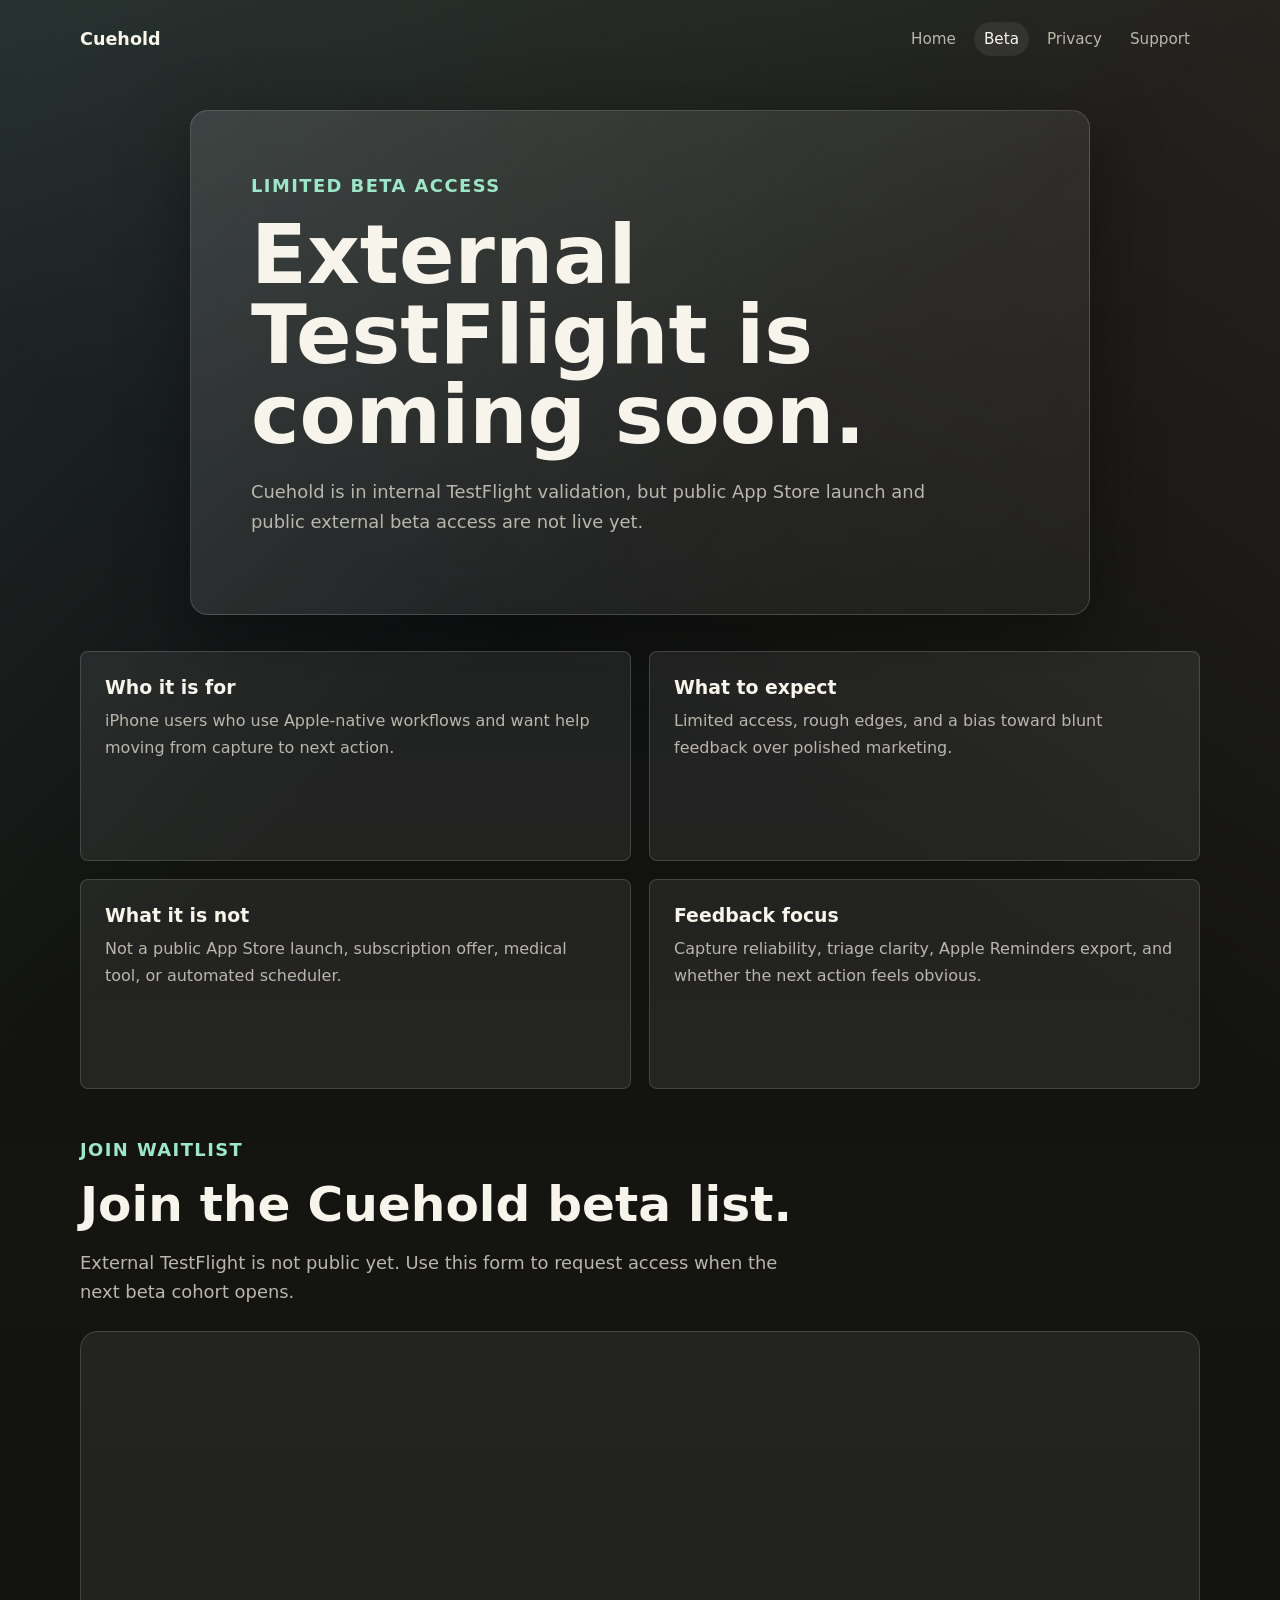
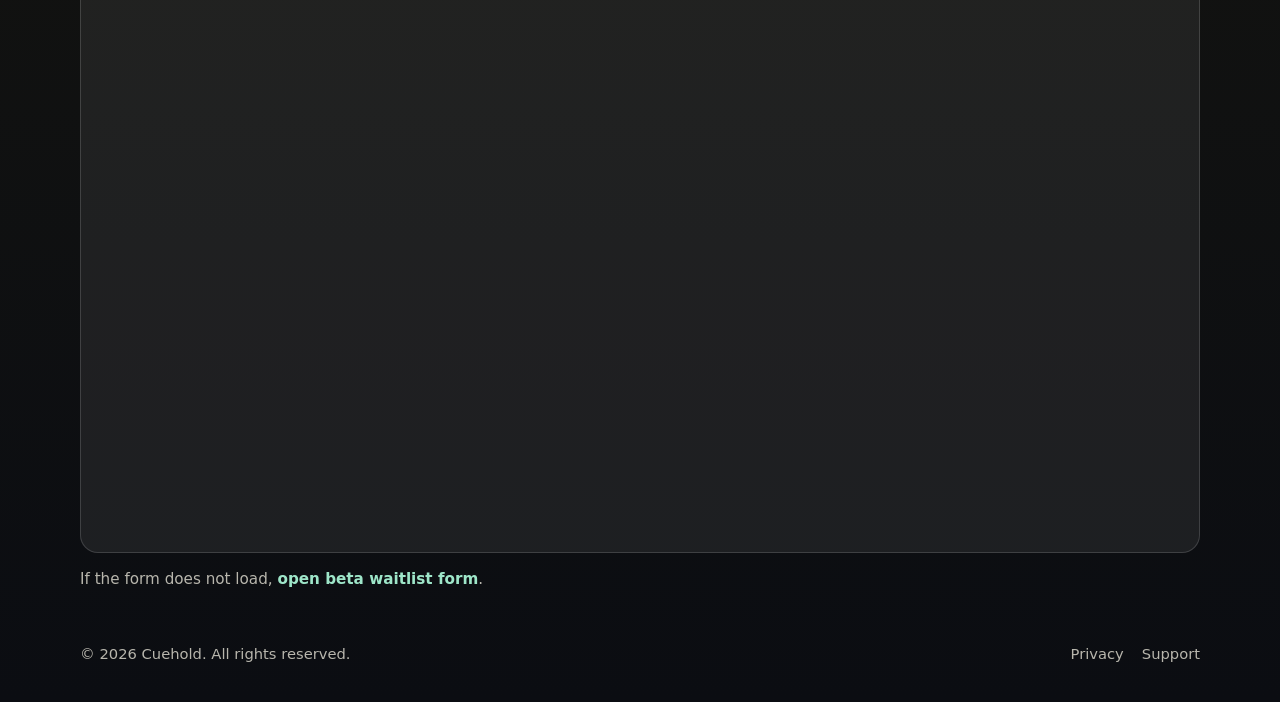
==== commit c6fbccbf: "Polish Cuehold beta website readiness" ====
--- a/beta.html
+++ b/beta.html
@@ -3,10 +3,10 @@
 <head>
   <meta charset="utf-8" />
   <meta name="viewport" content="width=device-width, initial-scale=1" />
-  <title>Beta Access — Cuehold</title>
-  <meta name="description" content="Request limited beta access for Cuehold. Internal TestFlight is active; external beta access is coming soon." />
+  <title>Beta Waitlist — Cuehold</title>
+  <meta name="description" content="Join the limited beta waitlist for Cuehold. Internal TestFlight is active; external beta access is coming soon." />
   <meta name="theme-color" content="#0b0d12" />
-  <meta property="og:title" content="Cuehold Beta Access" />
+  <meta property="og:title" content="Cuehold Beta Waitlist" />
   <meta property="og:description" content="Internal TestFlight is active. External beta access is coming soon." />
   <meta property="og:type" content="website" />
   <meta property="og:url" content="https://dillonmonop.github.io/cuehold/beta.html" />
@@ -31,14 +31,9 @@
       <p class="eyebrow">Limited beta access</p>
       <h1>External TestFlight is coming soon.</h1>
       <p>
-        Cuehold v0.4 is in internal TestFlight validation. Build 1.0 (5) has been
-        uploaded for TestFlight processing, but public App Store launch and public
-        external beta access are not live yet.
+        Cuehold is in internal TestFlight validation, but public App Store launch
+        and public external beta access are not live yet.
       </p>
-      <div class="hero-actions">
-        <a class="button primary" href="https://tally.so/r/dWzORN">Request beta access</a>
-        <a class="button secondary" href="support.html">Beta support</a>
-      </div>
     </section>
 
     <section class="section compact">
@@ -67,7 +62,7 @@
 
     <section class="section compact" aria-labelledby="beta-form-heading">
       <div class="section-heading">
-        <p class="eyebrow">Request access</p>
+        <p class="eyebrow">Join waitlist</p>
         <h2 id="beta-form-heading">Join the Cuehold beta list.</h2>
         <p>
           External TestFlight is not public yet. Use this form to request access
@@ -84,9 +79,12 @@
           frameborder="0"
           marginheight="0"
           marginwidth="0"
-          title="Cuehold Beta Request">
+          title="Cuehold Beta Waitlist">
         </iframe>
       </div>
+      <p class="form-fallback">
+        If the form does not load, <a href="https://tally.so/r/dWzORN">open beta waitlist form</a>.
+      </p>
     </section>
   </main>
 
--- a/styles.css
+++ b/styles.css
@@ -124,8 +124,7 @@
   box-shadow: 0 30px 80px rgba(0, 0, 0, 0.46);
 }
 
-.phone-preview img,
-.screenshot-image {
+.phone-preview img {
   display: block;
   width: 100%;
   height: auto;
@@ -198,10 +197,6 @@
   flex-wrap: wrap;
   gap: 14px;
   margin-top: 30px;
-}
-
-.hero-actions.center {
-  justify-content: center;
 }
 
 .button {
@@ -252,6 +247,18 @@
   grid-template-columns: repeat(2, minmax(0, 1fr));
 }
 
+.compact-cards .card {
+  min-height: 0;
+}
+
+.example-cards h3 {
+  color: var(--text);
+}
+
+.persona-cards strong {
+  color: var(--text);
+}
+
 .card {
   min-height: 210px;
   padding: 24px;
@@ -270,77 +277,6 @@
   font-weight: 900;
 }
 
-.screenshot-grid {
-  display: grid;
-  grid-template-columns: repeat(3, minmax(0, 1fr));
-  gap: 18px;
-}
-
-.screenshot-card {
-  padding: 14px;
-  border: 1px solid var(--line);
-  border-radius: var(--radius-lg);
-  background: rgba(255, 255, 255, 0.065);
-  text-align: center;
-}
-
-.screenshot-card h3 {
-  margin: 18px 10px 8px;
-}
-
-.screenshot-card p {
-  margin: 0 10px 10px;
-  font-size: 0.95rem;
-}
-
-.screenshot-placeholder {
-  position: relative;
-  display: grid;
-  place-items: center;
-  width: 100%;
-  max-width: 230px;
-  margin-left: auto;
-  margin-right: auto;
-  aspect-ratio: 9 / 19.5;
-  overflow: hidden;
-  border: 1px solid var(--line);
-  border-radius: 28px;
-  background:
-    linear-gradient(180deg, rgba(255, 255, 255, 0.12), rgba(255, 255, 255, 0.03)),
-    rgba(0, 0, 0, 0.2);
-}
-
-.screenshot-placeholder::before {
-  content: "";
-  position: absolute;
-  top: 12px;
-  left: 50%;
-  width: 34%;
-  height: 20px;
-  border-radius: 999px;
-  transform: translateX(-50%);
-  background: rgba(0, 0, 0, 0.32);
-}
-
-.screenshot-placeholder span {
-  position: relative;
-  padding: 8px 12px;
-  border: 1px solid var(--line);
-  border-radius: 999px;
-  color: var(--muted);
-  font-size: 0.82rem;
-  font-weight: 800;
-}
-
-.screenshot-image {
-  max-width: 230px;
-  max-height: 498px;
-  margin-left: auto;
-  margin-right: auto;
-  object-fit: cover;
-  object-position: top;
-}
-
 .form-card {
   overflow: hidden;
   border: 1px solid var(--line);
@@ -352,6 +288,16 @@
   display: block;
   width: 100%;
   border: 0;
+}
+
+.form-fallback {
+  margin-top: 14px;
+  font-size: 0.95rem;
+}
+
+.form-fallback a {
+  color: var(--accent);
+  font-weight: 800;
 }
 
 .split {
@@ -369,22 +315,38 @@
   margin-bottom: 0;
 }
 
-.cta {
-  margin-top: 40px;
-  margin-bottom: 34px;
-  padding: 52px;
-  text-align: center;
-  border: 1px solid var(--line);
-  border-radius: var(--radius-xl);
-  background:
-    linear-gradient(180deg, rgba(158, 230, 201, 0.13), transparent 68%),
-    rgba(255, 255, 255, 0.075);
-}
-
-.cta p {
-  max-width: 620px;
-  margin-left: auto;
-  margin-right: auto;
+.plain-list {
+  margin: 0;
+  padding-left: 20px;
+  color: var(--muted);
+  line-height: 1.65;
+}
+
+.plain-list li + li {
+  margin-top: 8px;
+}
+
+.mini-grid {
+  display: grid;
+  grid-template-columns: repeat(2, minmax(0, 1fr));
+  gap: 14px;
+  margin: 24px 0;
+}
+
+.mini-grid article {
+  padding: 18px;
+  border: 1px solid var(--line);
+  border-radius: var(--radius-lg);
+  background: rgba(255, 255, 255, 0.06);
+}
+
+.mini-grid h3 {
+  font-size: 1rem;
+}
+
+.mini-grid p {
+  margin-bottom: 0;
+  font-size: 0.95rem;
 }
 
 .site-footer {
@@ -413,8 +375,7 @@
 
   .hero,
   .page-hero,
-  .split,
-  .cta {
+  .split {
     padding: 32px 22px;
   }
 
@@ -432,19 +393,9 @@
 
   .cards,
   .cards.two,
-  .screenshot-grid,
+  .mini-grid,
   .split {
     grid-template-columns: 1fr;
-  }
-
-  .screenshot-placeholder {
-    max-width: 240px;
-    margin-left: auto;
-    margin-right: auto;
-  }
-
-  .screenshot-image {
-    max-width: 240px;
   }
 
   .card {
@@ -466,7 +417,6 @@
   .page-hero,
   .section,
   .split,
-  .cta,
   .site-footer {
     width: min(var(--max), calc(100% - 28px));
   }
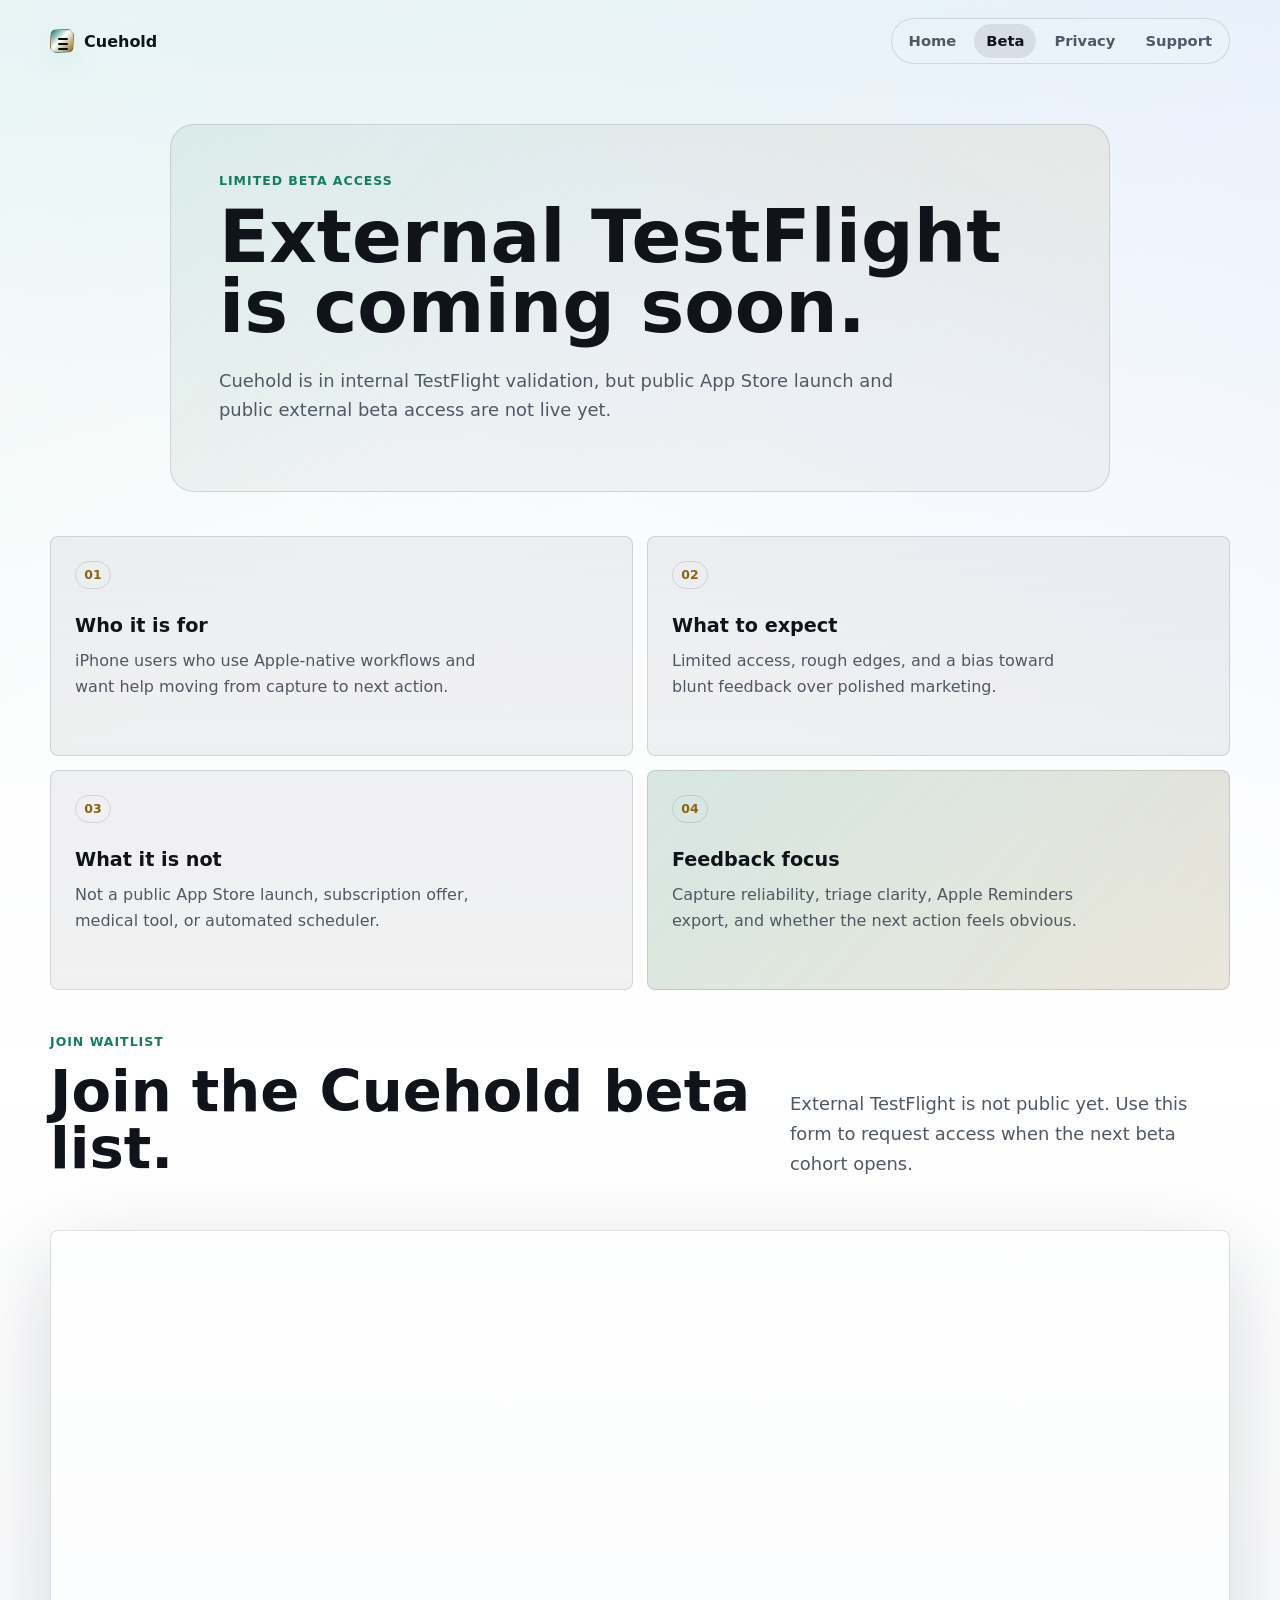
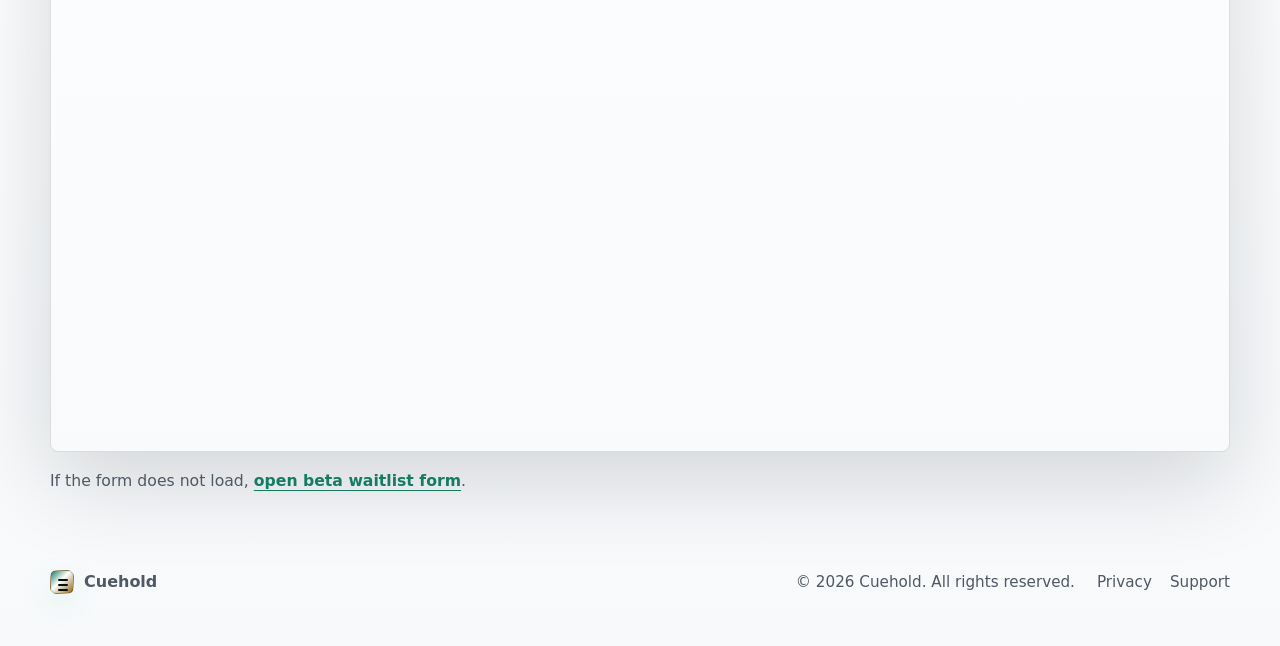
==== commit a3f89b7e: "Refresh Cuehold static website UI" ====
--- a/beta.html
+++ b/beta.html
@@ -3,20 +3,31 @@
 <head>
   <meta charset="utf-8" />
   <meta name="viewport" content="width=device-width, initial-scale=1" />
-  <title>Beta Waitlist — Cuehold</title>
+  <title>Beta Waitlist - Cuehold</title>
   <meta name="description" content="Join the limited beta waitlist for Cuehold. Internal TestFlight is active; external beta access is coming soon." />
-  <meta name="theme-color" content="#0b0d12" />
+  <meta name="theme-color" content="#090b10" />
   <meta property="og:title" content="Cuehold Beta Waitlist" />
   <meta property="og:description" content="Internal TestFlight is active. External beta access is coming soon." />
   <meta property="og:type" content="website" />
   <meta property="og:url" content="https://dillonmonop.github.io/cuehold/beta.html" />
+  <meta property="og:image" content="https://dillonmonop.github.io/cuehold/assets/social-preview.svg" />
+  <meta name="twitter:card" content="summary_large_image" />
+  <meta name="twitter:title" content="Cuehold Beta Waitlist" />
+  <meta name="twitter:description" content="Request access when the next beta cohort opens." />
+  <meta name="twitter:image" content="https://dillonmonop.github.io/cuehold/assets/social-preview.svg" />
   <link rel="canonical" href="https://dillonmonop.github.io/cuehold/beta.html" />
+  <link rel="icon" href="assets/favicon.svg" type="image/svg+xml" />
   <link rel="stylesheet" href="styles.css" />
 </head>
 
 <body>
+  <a class="skip-link" href="#main">Skip to content</a>
+
   <header class="site-header">
-    <a class="logo" href="index.html" aria-label="Cuehold home">Cuehold</a>
+    <a class="logo" href="index.html" aria-label="Cuehold home">
+      <span class="logo-mark" aria-hidden="true"></span>
+      <span>Cuehold</span>
+    </a>
 
     <nav class="nav" aria-label="Primary">
       <a href="index.html">Home</a>
@@ -26,9 +37,9 @@
     </nav>
   </header>
 
-  <main>
-    <section class="page-hero">
-      <p class="eyebrow">Limited beta access</p>
+  <main id="main">
+    <section class="page-hero section-shell">
+      <div class="section-kicker">Limited beta access</div>
       <h1>External TestFlight is coming soon.</h1>
       <p>
         Cuehold is in internal TestFlight validation, but public App Store launch
@@ -37,33 +48,39 @@
     </section>
 
     <section class="section compact">
-      <div class="cards two">
-        <article class="card">
+      <div class="bento-grid two-column">
+        <article class="bento-card">
+          <span class="card-index">01</span>
           <h3>Who it is for</h3>
           <p>iPhone users who use Apple-native workflows and want help moving from capture to next action.</p>
         </article>
 
-        <article class="card">
+        <article class="bento-card">
+          <span class="card-index">02</span>
           <h3>What to expect</h3>
           <p>Limited access, rough edges, and a bias toward blunt feedback over polished marketing.</p>
         </article>
 
-        <article class="card">
+        <article class="bento-card">
+          <span class="card-index">03</span>
           <h3>What it is not</h3>
           <p>Not a public App Store launch, subscription offer, medical tool, or automated scheduler.</p>
         </article>
 
-        <article class="card">
+        <article class="bento-card accent-card">
+          <span class="card-index">04</span>
           <h3>Feedback focus</h3>
           <p>Capture reliability, triage clarity, Apple Reminders export, and whether the next action feels obvious.</p>
         </article>
       </div>
     </section>
 
-    <section class="section compact" aria-labelledby="beta-form-heading">
-      <div class="section-heading">
-        <p class="eyebrow">Join waitlist</p>
-        <h2 id="beta-form-heading">Join the Cuehold beta list.</h2>
+    <section class="section compact form-section" aria-labelledby="beta-form-heading">
+      <div class="section-heading split-heading">
+        <div>
+          <div class="section-kicker">Join waitlist</div>
+          <h2 id="beta-form-heading">Join the Cuehold beta list.</h2>
+        </div>
         <p>
           External TestFlight is not public yet. Use this form to request access
           when the next beta cohort opens.
@@ -89,6 +106,10 @@
   </main>
 
   <footer class="site-footer">
+    <a class="logo footer-logo" href="index.html" aria-label="Cuehold home">
+      <span class="logo-mark" aria-hidden="true"></span>
+      <span>Cuehold</span>
+    </a>
     <span>© 2026 Cuehold. All rights reserved.</span>
     <div>
       <a href="privacy.html">Privacy</a>
--- a/styles.css
+++ b/styles.css
@@ -1,15 +1,46 @@
 :root {
-  --bg: #0b0d12;
-  --panel: rgba(255, 255, 255, 0.075);
-  --panel-strong: rgba(255, 255, 255, 0.11);
-  --text: #f7f4ec;
-  --muted: #b8b6ad;
-  --line: rgba(255, 255, 255, 0.15);
-  --accent: #9ee6c9;
-  --accent-strong: #f1d27a;
-  --max: 1120px;
-  --radius-xl: 18px;
-  --radius-lg: 8px;
+  color-scheme: dark;
+  --bg: #090b10;
+  --bg-elevated: #10131a;
+  --surface: rgba(255, 255, 255, 0.075);
+  --surface-strong: rgba(255, 255, 255, 0.12);
+  --surface-soft: rgba(255, 255, 255, 0.045);
+  --text: #fbf7ef;
+  --muted: #c6c0b5;
+  --quiet: #8f948f;
+  --line: rgba(255, 255, 255, 0.14);
+  --line-strong: rgba(255, 255, 255, 0.24);
+  --mint: #9ee6c9;
+  --amber: #f3d06b;
+  --blue: #91b8ff;
+  --ink: #06070a;
+  --shadow: 0 28px 90px rgba(0, 0, 0, 0.42);
+  --max: 1180px;
+  --gutter: 24px;
+  --radius-card: 8px;
+  --radius-panel: 24px;
+  --ease: cubic-bezier(0.2, 0.8, 0.2, 1);
+}
+
+@media (prefers-color-scheme: light) {
+  :root {
+    color-scheme: light;
+    --bg: #f7f9fb;
+    --bg-elevated: #ffffff;
+    --surface: rgba(6, 10, 18, 0.055);
+    --surface-strong: rgba(6, 10, 18, 0.085);
+    --surface-soft: rgba(6, 10, 18, 0.035);
+    --text: #10131a;
+    --muted: #4f5865;
+    --quiet: #6f7680;
+    --line: rgba(7, 12, 20, 0.12);
+    --line-strong: rgba(7, 12, 20, 0.2);
+    --mint: #147c63;
+    --amber: #8a6412;
+    --blue: #285aa8;
+    --ink: #ffffff;
+    --shadow: 0 28px 90px rgba(13, 18, 30, 0.16);
+  }
 }
 
 * {
@@ -22,14 +53,31 @@
 
 body {
   margin: 0;
+  min-height: 100vh;
   overflow-x: hidden;
-  min-height: 100vh;
-  font-family: Inter, ui-sans-serif, system-ui, -apple-system, BlinkMacSystemFont, "SF Pro Display", "Segoe UI", sans-serif;
+  font-family: ui-sans-serif, system-ui, -apple-system, BlinkMacSystemFont, "SF Pro Display", "Segoe UI", sans-serif;
   color: var(--text);
   background:
-    linear-gradient(140deg, rgba(158, 230, 201, 0.14), transparent 32%),
-    linear-gradient(210deg, rgba(241, 210, 122, 0.11), transparent 36%),
-    linear-gradient(180deg, #0b0d12 0%, #141410 54%, #0b0d12 100%);
+    linear-gradient(155deg, rgba(158, 230, 201, 0.13) 0%, transparent 28%),
+    linear-gradient(205deg, rgba(145, 184, 255, 0.12) 0%, transparent 34%),
+    linear-gradient(180deg, var(--bg) 0%, var(--bg-elevated) 48%, var(--bg) 100%);
+}
+
+body::before {
+  position: fixed;
+  inset: 0;
+  z-index: -1;
+  pointer-events: none;
+  content: "";
+  background:
+    linear-gradient(rgba(255, 255, 255, 0.035) 1px, transparent 1px),
+    linear-gradient(90deg, rgba(255, 255, 255, 0.026) 1px, transparent 1px);
+  background-size: 64px 64px;
+  mask-image: linear-gradient(to bottom, rgba(0, 0, 0, 0.85), transparent 76%);
+}
+
+img {
+  max-width: 100%;
 }
 
 a {
@@ -38,118 +86,121 @@
 }
 
 a:focus-visible,
-button:focus-visible {
-  outline: 3px solid var(--accent);
-  outline-offset: 4px;
+button:focus-visible,
+iframe:focus-visible {
+  outline: 3px solid var(--mint);
+  outline-offset: 5px;
+}
+
+.skip-link {
+  position: fixed;
+  top: 12px;
+  left: 12px;
+  z-index: 20;
+  padding: 10px 14px;
+  color: var(--ink);
+  background: var(--mint);
+  border-radius: var(--radius-card);
+  font-weight: 800;
+  transform: translateY(-160%);
+  transition: transform 180ms var(--ease);
+}
+
+.skip-link:focus {
+  transform: translateY(0);
 }
 
 .site-header,
-.hero,
-.page-hero,
 .section,
-.split,
-.cta,
+.section-shell,
 .site-footer {
-  width: min(var(--max), calc(100% - 40px));
-  margin-left: auto;
-  margin-right: auto;
+  width: min(var(--max), calc(100% - (var(--gutter) * 2)));
+  margin-inline: auto;
 }
 
 .site-header {
-  padding: 22px 0;
+  position: sticky;
+  top: 0;
+  z-index: 10;
   display: flex;
   align-items: center;
   justify-content: space-between;
-  gap: 20px;
+  gap: 18px;
+  padding: 18px 0;
+  backdrop-filter: blur(18px);
 }
 
 .logo {
+  display: inline-flex;
+  align-items: center;
+  gap: 10px;
+  min-height: 44px;
+  font-size: 1rem;
+  font-weight: 850;
+}
+
+.logo-mark {
+  position: relative;
   flex: 0 0 auto;
-  font-weight: 900;
-  font-size: 1.1rem;
-  letter-spacing: 0;
+  width: 24px;
+  height: 24px;
+  border: 1px solid var(--line-strong);
+  border-radius: 7px;
+  background:
+    linear-gradient(135deg, var(--mint), rgba(255, 255, 255, 0.9) 44%, var(--amber));
+  box-shadow: 0 10px 24px rgba(158, 230, 201, 0.22);
+}
+
+.logo-mark::before {
+  position: absolute;
+  top: 8px;
+  left: 7px;
+  width: 10px;
+  height: 2px;
+  content: "";
+  border-radius: 999px;
+  background: #07100d;
+  box-shadow: 0 5px 0 #07100d, 0 10px 0 #07100d;
 }
 
 .nav {
   display: flex;
   flex-wrap: wrap;
   justify-content: flex-end;
-  gap: 8px;
+  gap: 6px;
+  padding: 5px;
+  border: 1px solid var(--line);
+  border-radius: 999px;
+  background: rgba(255, 255, 255, 0.055);
+  backdrop-filter: blur(18px);
   color: var(--muted);
-  font-size: 0.95rem;
+  font-size: 0.92rem;
+  font-weight: 720;
 }
 
 .nav a {
-  padding: 8px 10px;
+  min-height: 34px;
+  padding: 8px 12px;
   border-radius: 999px;
 }
 
 .nav a:hover,
 .nav a[aria-current="page"] {
   color: var(--text);
-  background: rgba(255, 255, 255, 0.07);
-}
-
-.hero,
-.page-hero {
-  margin-top: 32px;
-  padding: 60px;
-  border: 1px solid var(--line);
-  border-radius: var(--radius-xl);
-  background: linear-gradient(135deg, rgba(255, 255, 255, 0.12), rgba(255, 255, 255, 0.045));
-  box-shadow: 0 22px 70px rgba(0, 0, 0, 0.36);
-}
-
-.hero-inner {
-  display: grid;
-  grid-template-columns: minmax(0, 1fr) minmax(260px, 360px);
+  background: var(--surface-strong);
+}
+
+.hero {
+  display: grid;
+  grid-template-columns: minmax(0, 1.02fr) minmax(360px, 0.98fr);
   align-items: center;
-  gap: 44px;
+  gap: 42px;
+  min-height: calc(100vh - 92px);
+  padding: 72px 0 64px;
 }
 
 .hero-copy {
-  min-width: 0;
-}
-
-.phone-preview {
-  margin: 0;
-  justify-self: center;
-  width: min(100%, 340px);
-  padding: 10px;
-  border: 1px solid rgba(255, 255, 255, 0.2);
-  border-radius: 42px;
-  background:
-    linear-gradient(180deg, rgba(255, 255, 255, 0.16), rgba(255, 255, 255, 0.045)),
-    rgba(0, 0, 0, 0.32);
-  box-shadow: 0 30px 80px rgba(0, 0, 0, 0.46);
-}
-
-.phone-preview img {
-  display: block;
-  width: 100%;
-  height: auto;
-  border: 1px solid rgba(255, 255, 255, 0.14);
-  border-radius: 34px;
-  background: #050609;
-}
-
-.phone-preview img {
-  max-height: 680px;
-  object-fit: cover;
-  object-position: top;
-}
-
-.page-hero {
-  max-width: 900px;
-}
-
-.eyebrow {
-  margin: 0 0 14px;
-  color: var(--accent);
-  font-size: 0.78rem;
-  font-weight: 900;
-  letter-spacing: 0.08em;
-  text-transform: uppercase;
+  max-width: 720px;
 }
 
 h1,
@@ -159,25 +210,31 @@
   margin-top: 0;
 }
 
+h1,
+h2,
+h3 {
+  letter-spacing: 0;
+}
+
 h1 {
-  max-width: 920px;
-  margin-bottom: 22px;
-  font-size: clamp(2.8rem, 6.4vw, 5.9rem);
-  line-height: 0.98;
-  letter-spacing: 0;
+  margin-bottom: 24px;
+  font-size: 5.5rem;
+  line-height: 0.95;
+  font-weight: 860;
 }
 
 h2 {
   margin-bottom: 18px;
-  font-size: clamp(2rem, 3.8vw, 3.45rem);
-  line-height: 1.04;
-  letter-spacing: 0;
+  font-size: 3.6rem;
+  line-height: 1;
+  font-weight: 840;
 }
 
 h3 {
   margin-bottom: 10px;
-  font-size: 1.18rem;
-  letter-spacing: 0;
+  font-size: 1.2rem;
+  line-height: 1.18;
+  font-weight: 820;
 }
 
 p {
@@ -185,17 +242,16 @@
   line-height: 1.65;
 }
 
-.hero-text,
-.page-hero p,
-.section-heading p {
-  max-width: 720px;
-  font-size: 1.12rem;
+.hero-text {
+  max-width: 610px;
+  font-size: 1.35rem;
+  line-height: 1.5;
 }
 
 .hero-actions {
   display: flex;
   flex-wrap: wrap;
-  gap: 14px;
+  gap: 12px;
   margin-top: 30px;
 }
 
@@ -203,85 +259,424 @@
   display: inline-flex;
   align-items: center;
   justify-content: center;
-  min-height: 48px;
+  min-height: 50px;
   padding: 0 20px;
+  border: 1px solid transparent;
   border-radius: 999px;
-  font-weight: 900;
-}
-
-.primary {
-  color: #11130f;
-  background: linear-gradient(135deg, #ffffff, var(--accent));
-}
-
-.secondary {
+  font-size: 0.98rem;
+  font-weight: 840;
+  transition: transform 180ms var(--ease), background 180ms var(--ease), border-color 180ms var(--ease);
+}
+
+.button:hover {
+  transform: translateY(-1px);
+}
+
+.button.primary {
+  color: #07100d;
+  background: linear-gradient(135deg, #ffffff, var(--mint) 58%, var(--amber));
+  box-shadow: 0 18px 40px rgba(158, 230, 201, 0.18);
+}
+
+.button.secondary {
+  color: var(--text);
+  border-color: var(--line);
+  background: rgba(255, 255, 255, 0.055);
+}
+
+.button.secondary:hover {
+  border-color: var(--line-strong);
+  background: var(--surface-strong);
+}
+
+.status-note {
+  margin: 18px 0 0;
+  color: var(--quiet);
+  font-size: 0.96rem;
+}
+
+.hero-visual {
+  position: relative;
+  min-height: 670px;
+  display: grid;
+  place-items: center;
+}
+
+.hero-visual::before {
+  position: absolute;
+  inset: 9% 7% 7% 4%;
+  content: "";
+  border-radius: 34px;
+  background:
+    linear-gradient(135deg, rgba(158, 230, 201, 0.18), rgba(145, 184, 255, 0.10)),
+    linear-gradient(180deg, rgba(255, 255, 255, 0.12), rgba(255, 255, 255, 0.03));
   border: 1px solid var(--line);
-  background: rgba(255, 255, 255, 0.06);
-}
-
-.trust-note {
-  margin-top: 18px;
-  margin-bottom: 0;
-  font-size: 0.95rem;
+  transform: rotate(-4deg);
+  box-shadow: var(--shadow);
+}
+
+.phone-frame {
+  position: relative;
+  z-index: 2;
+  width: min(100%, 330px);
+  padding: 10px;
+  border: 1px solid var(--line-strong);
+  border-radius: 40px;
+  background:
+    linear-gradient(180deg, rgba(255, 255, 255, 0.18), rgba(255, 255, 255, 0.04)),
+    rgba(0, 0, 0, 0.28);
+  box-shadow: 0 34px 90px rgba(0, 0, 0, 0.4);
+}
+
+.phone-frame img {
+  display: block;
+  width: 100%;
+  height: auto;
+  max-height: 640px;
+  object-fit: cover;
+  object-position: top;
+  border: 1px solid rgba(255, 255, 255, 0.16);
+  border-radius: 31px;
+  background: #050609;
+}
+
+.floating-panel {
+  position: absolute;
+  z-index: 3;
+  width: min(260px, 52%);
+  padding: 16px;
+  border: 1px solid var(--line);
+  border-radius: var(--radius-card);
+  background: rgba(15, 18, 24, 0.82);
+  box-shadow: 0 20px 54px rgba(0, 0, 0, 0.28);
+  backdrop-filter: blur(18px);
+}
+
+.floating-panel span,
+.floating-panel small {
+  display: block;
+  color: var(--quiet);
+  font-size: 0.78rem;
+  font-weight: 760;
+}
+
+.floating-panel strong {
+  display: block;
+  margin: 7px 0;
+  color: var(--text);
+  line-height: 1.2;
+}
+
+.capture-panel {
+  top: 12%;
+  left: 0;
+}
+
+.next-panel {
+  right: 0;
+  bottom: 16%;
 }
 
 .section {
-  padding: 72px 0 10px;
+  padding: 96px 0 0;
 }
 
 .section.compact {
-  padding-top: 36px;
+  padding-top: 44px;
+}
+
+.section-kicker {
+  margin-bottom: 14px;
+  color: var(--mint);
+  font-size: 0.78rem;
+  font-weight: 860;
+  letter-spacing: 0.08em;
+  text-transform: uppercase;
 }
 
 .section-heading {
-  margin-bottom: 24px;
-}
-
-.cards {
-  display: grid;
-  grid-template-columns: repeat(3, minmax(0, 1fr));
-  gap: 18px;
-}
-
-.cards.two {
+  max-width: 800px;
+  margin-bottom: 34px;
+}
+
+.section-heading p,
+.loop-header p,
+.page-hero p {
+  max-width: 700px;
+  font-size: 1.12rem;
+}
+
+.split-heading {
+  max-width: none;
+  display: grid;
+  grid-template-columns: minmax(0, 1fr) minmax(280px, 440px);
+  gap: 28px;
+  align-items: end;
+}
+
+.bento-grid {
+  display: grid;
+  grid-template-columns: repeat(4, minmax(0, 1fr));
+  gap: 14px;
+}
+
+.two-column,
+.privacy-grid {
   grid-template-columns: repeat(2, minmax(0, 1fr));
 }
 
-.compact-cards .card {
-  min-height: 0;
-}
-
-.example-cards h3 {
-  color: var(--text);
-}
-
-.persona-cards strong {
-  color: var(--text);
-}
-
-.card {
-  min-height: 210px;
+.bento-card {
+  min-height: 220px;
   padding: 24px;
   border: 1px solid var(--line);
-  border-radius: var(--radius-lg);
-  background: var(--panel);
-}
-
-.card p:last-child {
+  border-radius: var(--radius-card);
+  background:
+    linear-gradient(180deg, rgba(255, 255, 255, 0.09), rgba(255, 255, 255, 0.035)),
+    var(--surface);
+}
+
+.bento-card h3,
+.bento-card p {
+  max-width: 420px;
+}
+
+.bento-card p:last-child {
   margin-bottom: 0;
 }
 
-.number {
-  margin-bottom: 24px;
-  color: var(--accent-strong);
-  font-weight: 900;
+.card-index,
+.loop-number {
+  display: inline-grid;
+  place-items: center;
+  min-width: 36px;
+  height: 28px;
+  margin-bottom: 26px;
+  border: 1px solid var(--line);
+  border-radius: 999px;
+  color: var(--amber);
+  font-size: 0.78rem;
+  font-weight: 820;
+}
+
+.accent-card {
+  background:
+    linear-gradient(135deg, rgba(158, 230, 201, 0.22), rgba(243, 208, 107, 0.12)),
+    var(--surface-strong);
+}
+
+.problem-grid .accent-card {
+  grid-column: span 2;
+}
+
+.wide-card {
+  grid-column: span 2;
+}
+
+.loop-section {
+  padding-top: 110px;
+}
+
+.loop-header {
+  max-width: 880px;
+  margin-bottom: 34px;
+}
+
+.loop-track {
+  display: grid;
+  grid-template-columns: repeat(3, minmax(0, 1fr));
+  gap: 1px;
+  overflow: hidden;
+  border: 1px solid var(--line);
+  border-radius: var(--radius-card);
+  background: var(--line);
+}
+
+.loop-track article {
+  min-height: 260px;
+  padding: 30px;
+  background:
+    linear-gradient(180deg, rgba(255, 255, 255, 0.08), rgba(255, 255, 255, 0.032)),
+    var(--bg-elevated);
+}
+
+.showcase-grid {
+  display: grid;
+  grid-template-columns: 1.1fr 0.95fr 0.95fr;
+  gap: 18px;
+  align-items: stretch;
+}
+
+.shot-card {
+  margin: 0;
+  min-height: 640px;
+  display: flex;
+  flex-direction: column;
+  justify-content: space-between;
+  gap: 18px;
+  padding: 22px;
+  border: 1px solid var(--line);
+  border-radius: var(--radius-card);
+  background:
+    linear-gradient(180deg, rgba(255, 255, 255, 0.11), rgba(255, 255, 255, 0.035)),
+    rgba(0, 0, 0, 0.17);
+  box-shadow: var(--shadow);
+}
+
+.shot-card img {
+  display: block;
+  width: min(100%, 300px);
+  max-height: 520px;
+  margin: 0 auto;
+  object-fit: contain;
+  object-position: top;
+  border: 1px solid rgba(255, 255, 255, 0.16);
+  border-radius: 30px;
+  background: #050609;
+}
+
+.tall-shot img {
+  width: min(100%, 340px);
+}
+
+.shot-card figcaption {
+  display: grid;
+  gap: 6px;
+}
+
+.shot-card strong {
+  color: var(--text);
+  font-size: 1.08rem;
+}
+
+.shot-card span {
+  color: var(--muted);
+  line-height: 1.45;
+}
+
+.reality-section {
+  display: grid;
+  grid-template-columns: minmax(280px, 0.84fr) minmax(0, 1.16fr);
+  gap: 56px;
+  align-items: start;
+}
+
+.reality-copy {
+  position: sticky;
+  top: 110px;
+}
+
+.reality-list {
+  display: grid;
+  gap: 14px;
+}
+
+.reality-list article {
+  padding: 24px;
+  border-top: 1px solid var(--line);
+  background: linear-gradient(90deg, rgba(255, 255, 255, 0.055), transparent);
+}
+
+.reality-list p {
+  max-width: 620px;
+  margin-bottom: 0;
+}
+
+.trust-panel,
+.cta-panel,
+.page-hero {
+  padding: 48px;
+  border: 1px solid var(--line);
+  border-radius: var(--radius-panel);
+  background:
+    linear-gradient(135deg, rgba(158, 230, 201, 0.12), transparent 42%),
+    linear-gradient(205deg, rgba(243, 208, 107, 0.09), transparent 38%),
+    var(--surface-soft);
+}
+
+.trust-panel {
+  display: grid;
+  grid-template-columns: minmax(280px, 0.8fr) minmax(0, 1.2fr);
+  gap: 42px;
+  align-items: start;
+}
+
+.trust-grid {
+  display: grid;
+  grid-template-columns: repeat(2, minmax(0, 1fr));
+  gap: 12px;
+}
+
+.trust-grid article {
+  min-height: 150px;
+  padding: 20px;
+  border: 1px solid var(--line);
+  border-radius: var(--radius-card);
+  background: rgba(255, 255, 255, 0.055);
+}
+
+.trust-grid p,
+.trust-grid h3 {
+  margin-bottom: 0;
+}
+
+.trust-grid h3 {
+  margin-bottom: 9px;
+  font-size: 1.05rem;
+}
+
+.beta-cta {
+  text-align: center;
+}
+
+.cta-panel {
+  max-width: 860px;
+  margin-inline: auto;
+}
+
+.cta-panel p {
+  max-width: 580px;
+  margin-inline: auto;
+}
+
+.cta-panel .button {
+  margin-top: 12px;
+}
+
+.faq-list {
+  display: grid;
+  grid-template-columns: repeat(2, minmax(0, 1fr));
+  gap: 30px 42px;
+}
+
+.faq-list article {
+  padding-top: 22px;
+  border-top: 1px solid var(--line);
+}
+
+.faq-list p {
+  margin-bottom: 0;
+}
+
+.page-hero {
+  max-width: 940px;
+  margin-top: 42px;
+}
+
+.page-hero h1 {
+  max-width: 850px;
+  font-size: 4.6rem;
+}
+
+.form-section {
+  padding-bottom: 20px;
 }
 
 .form-card {
   overflow: hidden;
   border: 1px solid var(--line);
-  border-radius: var(--radius-xl);
-  background: rgba(255, 255, 255, 0.07);
+  border-radius: var(--radius-card);
+  background: rgba(255, 255, 255, 0.08);
+  box-shadow: var(--shadow);
 }
 
 .form-card iframe {
@@ -291,28 +686,16 @@
 }
 
 .form-fallback {
-  margin-top: 14px;
-  font-size: 0.95rem;
+  margin: 16px 0 0;
+  color: var(--muted);
+  font-size: 0.98rem;
 }
 
 .form-fallback a {
-  color: var(--accent);
-  font-weight: 800;
-}
-
-.split {
-  margin-top: 40px;
-  padding: 40px;
-  display: grid;
-  grid-template-columns: 0.92fr 1.08fr;
-  gap: 42px;
-  border: 1px solid var(--line);
-  border-radius: var(--radius-xl);
-  background: var(--panel-strong);
-}
-
-.split p:last-child {
-  margin-bottom: 0;
+  color: var(--mint);
+  font-weight: 820;
+  text-decoration: underline;
+  text-underline-offset: 4px;
 }
 
 .plain-list {
@@ -326,106 +709,287 @@
   margin-top: 8px;
 }
 
-.mini-grid {
-  display: grid;
-  grid-template-columns: repeat(2, minmax(0, 1fr));
-  gap: 14px;
-  margin: 24px 0;
-}
-
-.mini-grid article {
-  padding: 18px;
-  border: 1px solid var(--line);
-  border-radius: var(--radius-lg);
-  background: rgba(255, 255, 255, 0.06);
-}
-
-.mini-grid h3 {
-  font-size: 1rem;
-}
-
-.mini-grid p {
-  margin-bottom: 0;
+.site-footer {
+  display: grid;
+  grid-template-columns: 1fr auto auto;
+  align-items: center;
+  gap: 22px;
+  padding: 46px 0 42px;
+  color: var(--muted);
   font-size: 0.95rem;
-}
-
-.site-footer {
-  padding: 28px 0 40px;
-  display: flex;
-  justify-content: space-between;
-  gap: 20px;
-  color: var(--muted);
-  font-size: 0.92rem;
 }
 
 .site-footer div {
   display: flex;
+  flex-wrap: wrap;
+  justify-content: flex-end;
   gap: 18px;
 }
 
-@media (max-width: 860px) {
+.site-footer a:hover {
+  color: var(--text);
+}
+
+@media (max-width: 1060px) {
+  h1 {
+    font-size: 4.4rem;
+  }
+
+  h2 {
+    font-size: 3rem;
+  }
+
+  .hero {
+    grid-template-columns: 1fr;
+    min-height: auto;
+    padding-top: 54px;
+  }
+
+  .hero-visual {
+    min-height: 590px;
+  }
+
+  .bento-grid,
+  .showcase-grid,
+  .trust-panel,
+  .reality-section {
+    grid-template-columns: 1fr;
+  }
+
+  .problem-grid .accent-card,
+  .wide-card {
+    grid-column: auto;
+  }
+
+  .shot-card {
+    min-height: 0;
+  }
+
+  .reality-copy {
+    position: static;
+  }
+}
+
+@media (max-width: 780px) {
+  :root {
+    --gutter: 16px;
+  }
+
   .site-header {
+    position: relative;
     align-items: flex-start;
     flex-direction: column;
+    gap: 8px;
+    padding: 10px 0 6px;
+  }
+
+  .logo {
+    min-height: 32px;
+    font-size: 0.98rem;
+  }
+
+  .logo-mark {
+    width: 22px;
+    height: 22px;
+    border-radius: 6px;
+  }
+
+  .logo-mark::before {
+    top: 7px;
+    left: 6px;
   }
 
   .nav {
-    justify-content: flex-start;
-  }
-
-  .hero,
-  .page-hero,
-  .split {
-    padding: 32px 22px;
-  }
-
-  .hero-inner {
+    width: 100%;
+    justify-content: space-between;
+    gap: 2px;
+    padding: 2px;
+    border-radius: 999px;
+    font-size: 0.84rem;
+    background: rgba(255, 255, 255, 0.04);
+  }
+
+  .nav a {
+    min-height: 30px;
+    padding: 6px 9px;
+    text-align: center;
+  }
+
+  h1,
+  .page-hero h1 {
+    font-size: 3.1rem;
+    line-height: 1;
+  }
+
+  h2 {
+    font-size: 2.35rem;
+    line-height: 1.04;
+  }
+
+  .hero-text {
+    font-size: 1.15rem;
+    line-height: 1.55;
+  }
+
+  .hero {
+    padding-top: 28px;
+    gap: 34px;
+  }
+
+  .hero-visual {
+    min-height: 500px;
+  }
+
+  .floating-panel {
+    width: min(240px, 62%);
+  }
+
+  .capture-panel {
+    left: 0;
+    top: 5%;
+  }
+
+  .next-panel {
+    right: 0;
+    bottom: 6%;
+  }
+
+  .section {
+    padding-top: 72px;
+  }
+
+  .section-heading,
+  .split-heading,
+  .loop-track,
+  .two-column,
+  .privacy-grid,
+  .trust-grid,
+  .faq-list,
+  .site-footer {
     grid-template-columns: 1fr;
   }
 
-  .phone-preview {
-    width: min(100%, 290px);
-  }
-
-  .phone-preview img {
-    max-height: 590px;
-  }
-
-  .cards,
-  .cards.two,
-  .mini-grid,
-  .split {
-    grid-template-columns: 1fr;
-  }
-
-  .card {
+  .split-heading {
+    gap: 8px;
+  }
+
+  .loop-track {
+    border-radius: var(--radius-card);
+  }
+
+  .loop-track article,
+  .bento-card {
     min-height: 0;
   }
 
-  h1 {
-    font-size: clamp(2.55rem, 12vw, 4.6rem);
+  .trust-panel,
+  .cta-panel,
+  .page-hero {
+    padding: 28px 20px;
+    border-radius: 18px;
   }
 
   .site-footer {
-    flex-direction: column;
-  }
-}
-
-@media (max-width: 460px) {
-  .site-header,
-  .hero,
-  .page-hero,
-  .section,
-  .split,
+    justify-items: start;
+  }
+
   .site-footer {
-    width: min(var(--max), calc(100% - 28px));
-  }
-
-  .button {
-    width: 100%;
-  }
-
+    gap: 12px;
+    padding-top: 34px;
+    font-size: 0.96rem;
+  }
+}
+
+@media (max-width: 520px) {
+  h1,
+  .page-hero h1 {
+    font-size: 2.48rem;
+    line-height: 1.03;
+  }
+
+  h2 {
+    font-size: 2rem;
+  }
+
+  .button,
   .hero-actions {
     width: 100%;
   }
-}
+
+  .button {
+    min-height: 48px;
+  }
+
+  .hero-actions {
+    gap: 10px;
+    margin-top: 24px;
+  }
+
+  .status-note {
+    margin-top: 14px;
+    font-size: 0.92rem;
+  }
+
+  .phone-frame {
+    width: min(100%, 266px);
+    border-radius: 34px;
+  }
+
+  .phone-frame img {
+    max-height: 520px;
+    border-radius: 26px;
+  }
+
+  .hero-visual {
+    min-height: 470px;
+  }
+
+  .floating-panel {
+    position: relative;
+    inset: auto;
+    width: 100%;
+    margin-top: 12px;
+  }
+
+  .hero-visual {
+    display: flex;
+    flex-direction: column;
+  }
+
+  .page-hero {
+    margin-top: 26px;
+  }
+
+  .page-hero h1 {
+    margin-bottom: 18px;
+  }
+
+  .page-hero p {
+    font-size: 1.02rem;
+    line-height: 1.55;
+  }
+
+  .section.compact {
+    padding-top: 34px;
+  }
+
+  .bento-card {
+    padding: 20px;
+  }
+
+  .card-index,
+  .loop-number {
+    margin-bottom: 18px;
+  }
+}
+
+@media (prefers-reduced-motion: reduce) {
+  *,
+  *::before,
+  *::after {
+    scroll-behavior: auto !important;
+    transition-duration: 0.01ms !important;
+    animation-duration: 0.01ms !important;
+    animation-iteration-count: 1 !important;
+  }
+}
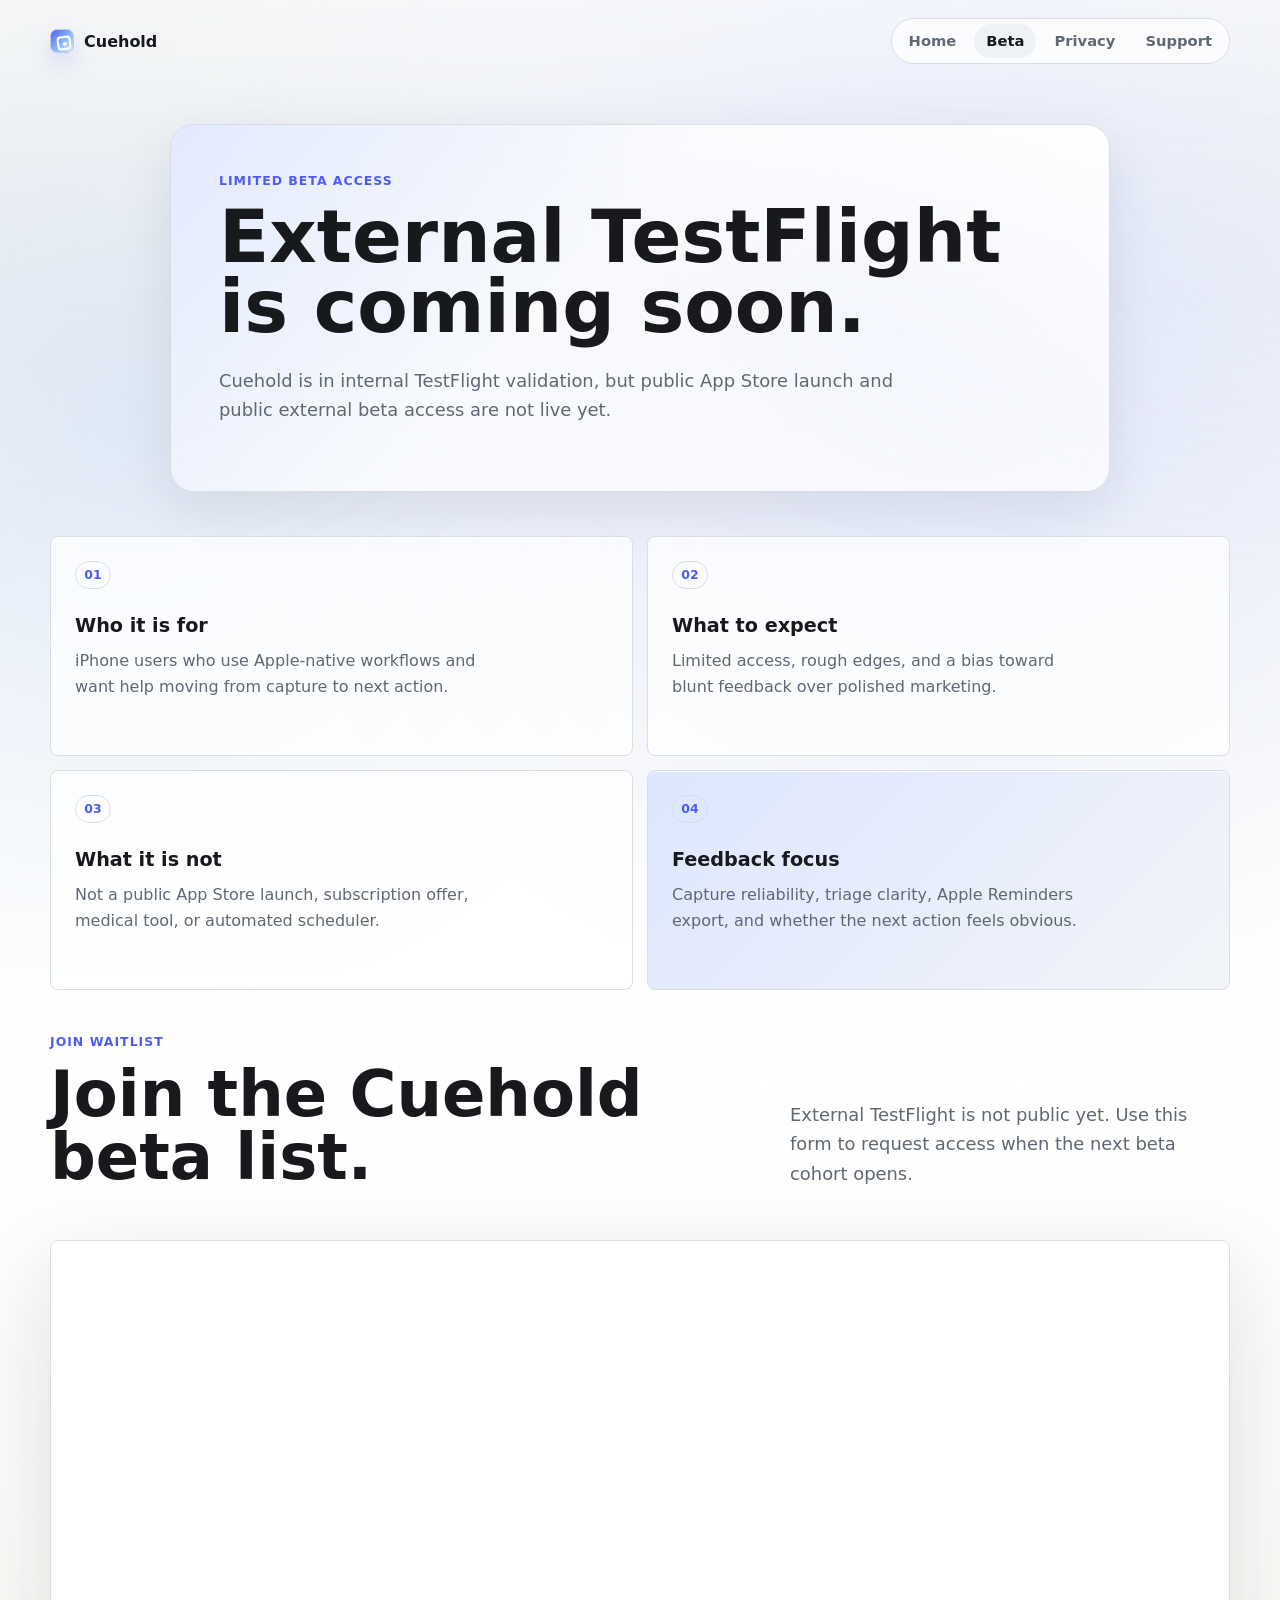
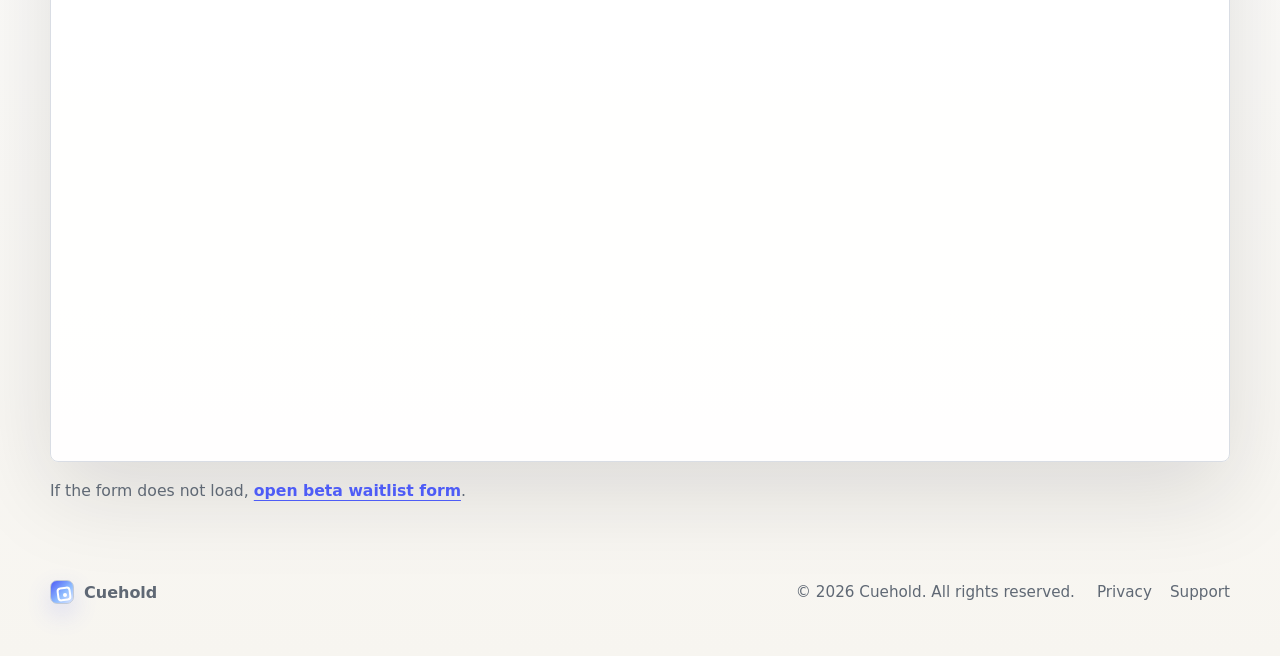
==== commit c452b517: "Elevate Cuehold website visual direction" ====
--- a/beta.html
+++ b/beta.html
@@ -5,7 +5,7 @@
   <meta name="viewport" content="width=device-width, initial-scale=1" />
   <title>Beta Waitlist - Cuehold</title>
   <meta name="description" content="Join the limited beta waitlist for Cuehold. Internal TestFlight is active; external beta access is coming soon." />
-  <meta name="theme-color" content="#090b10" />
+  <meta name="theme-color" content="#F7F5F0" />
   <meta property="og:title" content="Cuehold Beta Waitlist" />
   <meta property="og:description" content="Internal TestFlight is active. External beta access is coming soon." />
   <meta property="og:type" content="website" />
--- a/styles.css
+++ b/styles.css
@@ -1,20 +1,19 @@
 :root {
-  color-scheme: dark;
-  --bg: #090b10;
-  --bg-elevated: #10131a;
-  --surface: rgba(255, 255, 255, 0.075);
-  --surface-strong: rgba(255, 255, 255, 0.12);
-  --surface-soft: rgba(255, 255, 255, 0.045);
-  --text: #fbf7ef;
-  --muted: #c6c0b5;
-  --quiet: #8f948f;
-  --line: rgba(255, 255, 255, 0.14);
-  --line-strong: rgba(255, 255, 255, 0.24);
-  --mint: #9ee6c9;
-  --amber: #f3d06b;
-  --blue: #91b8ff;
-  --ink: #06070a;
-  --shadow: 0 28px 90px rgba(0, 0, 0, 0.42);
+  color-scheme: light;
+  --paper: #f7f5f0;
+  --surface: #ffffff;
+  --ink: #17191d;
+  --slate: #5f6874;
+  --quiet: #7b838e;
+  --line: #d9dde4;
+  --line-strong: #c3cad6;
+  --soft-fill: #eef1f6;
+  --indigo: #4e5cf6;
+  --mist-blue: #dce5ff;
+  --focus-sky: #8dbbff;
+  --calm-green: #3f7d60;
+  --shadow: 0 30px 90px rgba(23, 25, 29, 0.13);
+  --soft-shadow: 0 18px 55px rgba(23, 25, 29, 0.09);
   --max: 1180px;
   --gutter: 24px;
   --radius-card: 8px;
@@ -22,27 +21,6 @@
   --ease: cubic-bezier(0.2, 0.8, 0.2, 1);
 }
 
-@media (prefers-color-scheme: light) {
-  :root {
-    color-scheme: light;
-    --bg: #f7f9fb;
-    --bg-elevated: #ffffff;
-    --surface: rgba(6, 10, 18, 0.055);
-    --surface-strong: rgba(6, 10, 18, 0.085);
-    --surface-soft: rgba(6, 10, 18, 0.035);
-    --text: #10131a;
-    --muted: #4f5865;
-    --quiet: #6f7680;
-    --line: rgba(7, 12, 20, 0.12);
-    --line-strong: rgba(7, 12, 20, 0.2);
-    --mint: #147c63;
-    --amber: #8a6412;
-    --blue: #285aa8;
-    --ink: #ffffff;
-    --shadow: 0 28px 90px rgba(13, 18, 30, 0.16);
-  }
-}
-
 * {
   box-sizing: border-box;
 }
@@ -56,11 +34,11 @@
   min-height: 100vh;
   overflow-x: hidden;
   font-family: ui-sans-serif, system-ui, -apple-system, BlinkMacSystemFont, "SF Pro Display", "Segoe UI", sans-serif;
-  color: var(--text);
+  color: var(--ink);
   background:
-    linear-gradient(155deg, rgba(158, 230, 201, 0.13) 0%, transparent 28%),
-    linear-gradient(205deg, rgba(145, 184, 255, 0.12) 0%, transparent 34%),
-    linear-gradient(180deg, var(--bg) 0%, var(--bg-elevated) 48%, var(--bg) 100%);
+    radial-gradient(circle at 74% 12%, rgba(220, 229, 255, 0.9), transparent 34%),
+    radial-gradient(circle at 10% 18%, rgba(141, 187, 255, 0.24), transparent 28%),
+    linear-gradient(180deg, var(--paper) 0%, #ffffff 48%, var(--paper) 100%);
 }
 
 body::before {
@@ -70,10 +48,9 @@
   pointer-events: none;
   content: "";
   background:
-    linear-gradient(rgba(255, 255, 255, 0.035) 1px, transparent 1px),
-    linear-gradient(90deg, rgba(255, 255, 255, 0.026) 1px, transparent 1px);
-  background-size: 64px 64px;
-  mask-image: linear-gradient(to bottom, rgba(0, 0, 0, 0.85), transparent 76%);
+    linear-gradient(180deg, rgba(255, 255, 255, 0.74), transparent 34%),
+    linear-gradient(90deg, rgba(217, 221, 228, 0.36), transparent 42%, rgba(217, 221, 228, 0.24));
+  mask-image: linear-gradient(to bottom, rgba(0, 0, 0, 0.7), transparent 68%);
 }
 
 img {
@@ -88,7 +65,7 @@
 a:focus-visible,
 button:focus-visible,
 iframe:focus-visible {
-  outline: 3px solid var(--mint);
+  outline: 3px solid var(--indigo);
   outline-offset: 5px;
 }
 
@@ -98,8 +75,8 @@
   left: 12px;
   z-index: 20;
   padding: 10px 14px;
-  color: var(--ink);
-  background: var(--mint);
+  color: #ffffff;
+  background: var(--indigo);
   border-radius: var(--radius-card);
   font-weight: 800;
   transform: translateY(-160%);
@@ -147,20 +124,31 @@
   border: 1px solid var(--line-strong);
   border-radius: 7px;
   background:
-    linear-gradient(135deg, var(--mint), rgba(255, 255, 255, 0.9) 44%, var(--amber));
-  box-shadow: 0 10px 24px rgba(158, 230, 201, 0.22);
+    linear-gradient(135deg, var(--indigo), var(--focus-sky) 56%, var(--mist-blue));
+  box-shadow: 0 10px 24px rgba(78, 92, 246, 0.18);
 }
 
 .logo-mark::before {
   position: absolute;
-  top: 8px;
-  left: 7px;
+  top: 6px;
+  left: 6px;
   width: 10px;
-  height: 2px;
+  height: 10px;
+  content: "";
+  border: 2px solid #ffffff;
+  border-radius: 4px;
+  transform: rotate(-8deg);
+}
+
+.logo-mark::after {
+  position: absolute;
+  right: 6px;
+  bottom: 6px;
+  width: 4px;
+  height: 4px;
   content: "";
   border-radius: 999px;
-  background: #07100d;
-  box-shadow: 0 5px 0 #07100d, 0 10px 0 #07100d;
+  background: #ffffff;
 }
 
 .nav {
@@ -171,9 +159,9 @@
   padding: 5px;
   border: 1px solid var(--line);
   border-radius: 999px;
-  background: rgba(255, 255, 255, 0.055);
+  background: rgba(255, 255, 255, 0.74);
   backdrop-filter: blur(18px);
-  color: var(--muted);
+  color: var(--slate);
   font-size: 0.92rem;
   font-weight: 720;
 }
@@ -186,17 +174,17 @@
 
 .nav a:hover,
 .nav a[aria-current="page"] {
-  color: var(--text);
-  background: var(--surface-strong);
+  color: var(--ink);
+  background: var(--soft-fill);
 }
 
 .hero {
   display: grid;
   grid-template-columns: minmax(0, 1.02fr) minmax(360px, 0.98fr);
   align-items: center;
-  gap: 42px;
+  gap: 54px;
   min-height: calc(100vh - 92px);
-  padding: 72px 0 64px;
+  padding: 44px 0 38px;
 }
 
 .hero-copy {
@@ -218,15 +206,15 @@
 
 h1 {
   margin-bottom: 24px;
-  font-size: 5.5rem;
+  font-size: clamp(3.65rem, 6.55vw, 5.9rem);
   line-height: 0.95;
   font-weight: 860;
 }
 
 h2 {
   margin-bottom: 18px;
-  font-size: 3.6rem;
-  line-height: 1;
+  font-size: clamp(2.6rem, 5vw, 4.15rem);
+  line-height: 0.98;
   font-weight: 840;
 }
 
@@ -238,14 +226,21 @@
 }
 
 p {
-  color: var(--muted);
+  color: var(--slate);
   line-height: 1.65;
+}
+
+.hero-thesis {
+  margin-bottom: 18px;
+  color: var(--indigo);
+  font-size: 1.05rem;
+  font-weight: 850;
 }
 
 .hero-text {
   max-width: 610px;
-  font-size: 1.35rem;
-  line-height: 1.5;
+  font-size: 1.28rem;
+  line-height: 1.52;
 }
 
 .hero-actions {
@@ -273,20 +268,20 @@
 }
 
 .button.primary {
-  color: #07100d;
-  background: linear-gradient(135deg, #ffffff, var(--mint) 58%, var(--amber));
-  box-shadow: 0 18px 40px rgba(158, 230, 201, 0.18);
+  color: #ffffff;
+  background: var(--indigo);
+  box-shadow: 0 18px 40px rgba(78, 92, 246, 0.22);
 }
 
 .button.secondary {
-  color: var(--text);
+  color: var(--ink);
   border-color: var(--line);
-  background: rgba(255, 255, 255, 0.055);
+  background: rgba(255, 255, 255, 0.72);
 }
 
 .button.secondary:hover {
   border-color: var(--line-strong);
-  background: var(--surface-strong);
+  background: var(--soft-fill);
 }
 
 .status-note {
@@ -297,97 +292,104 @@
 
 .hero-visual {
   position: relative;
-  min-height: 670px;
+  min-height: 488px;
   display: grid;
   place-items: center;
-}
-
-.hero-visual::before {
+  overflow: hidden;
+}
+
+.hero-stage {
   position: absolute;
-  inset: 9% 7% 7% 4%;
+  inset: 24px 0 10px;
+  display: grid;
+  place-items: center;
+  isolation: isolate;
+}
+
+.stage-light {
+  position: absolute;
+  inset: 2% 0 0;
+  z-index: -3;
+  border-radius: 48px;
+  background:
+    radial-gradient(circle at 50% 24%, rgba(220, 229, 255, 0.96), transparent 48%),
+    linear-gradient(180deg, rgba(141, 187, 255, 0.2), transparent 66%);
+  filter: blur(1px);
+}
+
+.stage-slab {
+  position: absolute;
+  inset: 10% 2% 7%;
+  z-index: -2;
+  border-radius: 38px;
+  border: 1px solid var(--line);
+  background:
+    linear-gradient(145deg, rgba(255, 255, 255, 0.92), rgba(238, 241, 246, 0.72)),
+    linear-gradient(180deg, rgba(220, 229, 255, 0.68), transparent 60%);
+  box-shadow:
+    0 42px 110px rgba(23, 25, 29, 0.12),
+    inset 0 1px 0 rgba(255, 255, 255, 0.95);
+  transform: perspective(900px) rotateY(-6deg) rotateX(1deg) rotateZ(-1deg);
+}
+
+.stage-slab::after {
+  position: absolute;
+  right: 10%;
+  bottom: -18px;
+  left: 12%;
+  height: 38px;
   content: "";
-  border-radius: 34px;
-  background:
-    linear-gradient(135deg, rgba(158, 230, 201, 0.18), rgba(145, 184, 255, 0.10)),
-    linear-gradient(180deg, rgba(255, 255, 255, 0.12), rgba(255, 255, 255, 0.03));
-  border: 1px solid var(--line);
-  transform: rotate(-4deg);
-  box-shadow: var(--shadow);
+  border-radius: 999px;
+  background: rgba(23, 25, 29, 0.14);
+  filter: blur(20px);
 }
 
 .phone-frame {
   position: relative;
   z-index: 2;
-  width: min(100%, 330px);
+  width: min(100%, 292px);
   padding: 10px;
   border: 1px solid var(--line-strong);
   border-radius: 40px;
   background:
-    linear-gradient(180deg, rgba(255, 255, 255, 0.18), rgba(255, 255, 255, 0.04)),
-    rgba(0, 0, 0, 0.28);
-  box-shadow: 0 34px 90px rgba(0, 0, 0, 0.4);
+    linear-gradient(180deg, rgba(255, 255, 255, 0.76), rgba(238, 241, 246, 0.54)),
+    #20242b;
+  box-shadow:
+    0 34px 90px rgba(23, 25, 29, 0.2),
+    0 0 0 1px rgba(255, 255, 255, 0.74);
+}
+
+.phone-frame picture {
+  display: block;
 }
 
 .phone-frame img {
   display: block;
   width: 100%;
   height: auto;
-  max-height: 640px;
+  max-height: 486px;
   object-fit: cover;
   object-position: top;
-  border: 1px solid rgba(255, 255, 255, 0.16);
+  border: 1px solid rgba(255, 255, 255, 0.2);
   border-radius: 31px;
   background: #050609;
 }
 
-.floating-panel {
-  position: absolute;
-  z-index: 3;
-  width: min(260px, 52%);
-  padding: 16px;
-  border: 1px solid var(--line);
-  border-radius: var(--radius-card);
-  background: rgba(15, 18, 24, 0.82);
-  box-shadow: 0 20px 54px rgba(0, 0, 0, 0.28);
-  backdrop-filter: blur(18px);
-}
-
-.floating-panel span,
-.floating-panel small {
-  display: block;
-  color: var(--quiet);
-  font-size: 0.78rem;
-  font-weight: 760;
-}
-
-.floating-panel strong {
-  display: block;
-  margin: 7px 0;
-  color: var(--text);
-  line-height: 1.2;
-}
-
-.capture-panel {
-  top: 12%;
-  left: 0;
-}
-
-.next-panel {
-  right: 0;
-  bottom: 16%;
-}
-
 .section {
   padding: 96px 0 0;
 }
 
+.problem-section {
+  padding-top: 56px;
+}
+
 .section.compact {
   padding-top: 44px;
 }
 
 .section-kicker {
   margin-bottom: 14px;
-  color: var(--mint);
+  color: var(--indigo);
   font-size: 0.78rem;
   font-weight: 860;
   letter-spacing: 0.08em;
@@ -430,9 +432,8 @@
   padding: 24px;
   border: 1px solid var(--line);
   border-radius: var(--radius-card);
-  background:
-    linear-gradient(180deg, rgba(255, 255, 255, 0.09), rgba(255, 255, 255, 0.035)),
-    var(--surface);
+  background: rgba(255, 255, 255, 0.74);
+  box-shadow: 0 1px 0 rgba(255, 255, 255, 0.75) inset;
 }
 
 .bento-card h3,
@@ -453,15 +454,15 @@
   margin-bottom: 26px;
   border: 1px solid var(--line);
   border-radius: 999px;
-  color: var(--amber);
+  color: var(--indigo);
   font-size: 0.78rem;
   font-weight: 820;
 }
 
 .accent-card {
   background:
-    linear-gradient(135deg, rgba(158, 230, 201, 0.22), rgba(243, 208, 107, 0.12)),
-    var(--surface-strong);
+    linear-gradient(135deg, rgba(220, 229, 255, 0.96), rgba(238, 241, 246, 0.74)),
+    var(--surface);
 }
 
 .problem-grid .accent-card {
@@ -473,30 +474,40 @@
 }
 
 .loop-section {
-  padding-top: 110px;
+  position: relative;
+  padding-top: 118px;
+  padding-bottom: 24px;
+}
+
+.loop-section::before {
+  position: absolute;
+  top: 70px;
+  right: 0;
+  bottom: -18px;
+  left: 0;
+  z-index: -1;
+  content: "";
+  background:
+    linear-gradient(90deg, transparent, rgba(220, 229, 255, 0.64), transparent),
+    linear-gradient(180deg, transparent, rgba(255, 255, 255, 0.72), transparent);
 }
 
 .loop-header {
-  max-width: 880px;
-  margin-bottom: 34px;
+  max-width: 820px;
+  margin-bottom: 40px;
 }
 
 .loop-track {
   display: grid;
   grid-template-columns: repeat(3, minmax(0, 1fr));
-  gap: 1px;
-  overflow: hidden;
-  border: 1px solid var(--line);
-  border-radius: var(--radius-card);
-  background: var(--line);
+  gap: 22px;
 }
 
 .loop-track article {
-  min-height: 260px;
-  padding: 30px;
-  background:
-    linear-gradient(180deg, rgba(255, 255, 255, 0.08), rgba(255, 255, 255, 0.032)),
-    var(--bg-elevated);
+  min-height: 230px;
+  padding: 22px 26px 8px 0;
+  border-top: 1px solid var(--line-strong);
+  background: transparent;
 }
 
 .showcase-grid {
@@ -517,9 +528,9 @@
   border: 1px solid var(--line);
   border-radius: var(--radius-card);
   background:
-    linear-gradient(180deg, rgba(255, 255, 255, 0.11), rgba(255, 255, 255, 0.035)),
-    rgba(0, 0, 0, 0.17);
-  box-shadow: var(--shadow);
+    linear-gradient(180deg, rgba(238, 241, 246, 0.7), rgba(255, 255, 255, 0.92)),
+    var(--surface);
+  box-shadow: var(--soft-shadow);
 }
 
 .shot-card img {
@@ -529,11 +540,15 @@
   margin: 0 auto;
   object-fit: contain;
   object-position: top;
-  border: 1px solid rgba(255, 255, 255, 0.16);
+  border: 1px solid rgba(23, 25, 29, 0.16);
   border-radius: 30px;
   background: #050609;
 }
 
+.shot-card picture {
+  display: block;
+}
+
 .tall-shot img {
   width: min(100%, 340px);
 }
@@ -544,12 +559,12 @@
 }
 
 .shot-card strong {
-  color: var(--text);
+  color: var(--ink);
   font-size: 1.08rem;
 }
 
 .shot-card span {
-  color: var(--muted);
+  color: var(--slate);
   line-height: 1.45;
 }
 
@@ -573,7 +588,7 @@
 .reality-list article {
   padding: 24px;
   border-top: 1px solid var(--line);
-  background: linear-gradient(90deg, rgba(255, 255, 255, 0.055), transparent);
+  background: linear-gradient(90deg, rgba(220, 229, 255, 0.36), transparent);
 }
 
 .reality-list p {
@@ -588,9 +603,10 @@
   border: 1px solid var(--line);
   border-radius: var(--radius-panel);
   background:
-    linear-gradient(135deg, rgba(158, 230, 201, 0.12), transparent 42%),
-    linear-gradient(205deg, rgba(243, 208, 107, 0.09), transparent 38%),
-    var(--surface-soft);
+    linear-gradient(135deg, rgba(220, 229, 255, 0.78), transparent 42%),
+    linear-gradient(205deg, rgba(255, 255, 255, 0.8), transparent 38%),
+    rgba(255, 255, 255, 0.68);
+  box-shadow: var(--soft-shadow);
 }
 
 .trust-panel {
@@ -611,7 +627,7 @@
   padding: 20px;
   border: 1px solid var(--line);
   border-radius: var(--radius-card);
-  background: rgba(255, 255, 255, 0.055);
+  background: rgba(255, 255, 255, 0.72);
 }
 
 .trust-grid p,
@@ -675,7 +691,7 @@
   overflow: hidden;
   border: 1px solid var(--line);
   border-radius: var(--radius-card);
-  background: rgba(255, 255, 255, 0.08);
+  background: rgba(255, 255, 255, 0.88);
   box-shadow: var(--shadow);
 }
 
@@ -687,12 +703,12 @@
 
 .form-fallback {
   margin: 16px 0 0;
-  color: var(--muted);
+  color: var(--slate);
   font-size: 0.98rem;
 }
 
 .form-fallback a {
-  color: var(--mint);
+  color: var(--indigo);
   font-weight: 820;
   text-decoration: underline;
   text-underline-offset: 4px;
@@ -701,7 +717,7 @@
 .plain-list {
   margin: 0;
   padding-left: 20px;
-  color: var(--muted);
+  color: var(--slate);
   line-height: 1.65;
 }
 
@@ -715,7 +731,7 @@
   align-items: center;
   gap: 22px;
   padding: 46px 0 42px;
-  color: var(--muted);
+  color: var(--slate);
   font-size: 0.95rem;
 }
 
@@ -727,7 +743,7 @@
 }
 
 .site-footer a:hover {
-  color: var(--text);
+  color: var(--ink);
 }
 
 @media (max-width: 1060px) {
@@ -746,7 +762,7 @@
   }
 
   .hero-visual {
-    min-height: 590px;
+    min-height: 560px;
   }
 
   .bento-grid,
@@ -795,24 +811,31 @@
   }
 
   .logo-mark::before {
-    top: 7px;
-    left: 6px;
+    top: 5px;
+    left: 5px;
   }
 
   .nav {
     width: 100%;
+    flex-wrap: nowrap;
     justify-content: space-between;
-    gap: 2px;
-    padding: 2px;
-    border-radius: 999px;
+    gap: 4px;
+    padding: 0;
+    border: 0;
+    border-radius: 0;
+    backdrop-filter: none;
     font-size: 0.84rem;
-    background: rgba(255, 255, 255, 0.04);
+    background: transparent;
   }
 
   .nav a {
-    min-height: 30px;
-    padding: 6px 9px;
+    flex: 1 1 0;
+    min-width: 0;
+    min-height: 32px;
+    padding: 7px 4px;
+    border: 1px solid var(--line);
     text-align: center;
+    background: rgba(255, 255, 255, 0.68);
   }
 
   h1,
@@ -829,29 +852,26 @@
   .hero-text {
     font-size: 1.15rem;
     line-height: 1.55;
+    max-width: 21rem;
+  }
+
+  .hero-copy {
+    width: 100%;
+    min-width: 0;
+    max-width: 100%;
+  }
+
+  .hero h1 {
+    max-width: 7.3em;
   }
 
   .hero {
     padding-top: 28px;
-    gap: 34px;
+    gap: 18px;
   }
 
   .hero-visual {
-    min-height: 500px;
-  }
-
-  .floating-panel {
-    width: min(240px, 62%);
-  }
-
-  .capture-panel {
-    left: 0;
-    top: 5%;
-  }
-
-  .next-panel {
-    right: 0;
-    bottom: 6%;
+    min-height: 360px;
   }
 
   .section {
@@ -874,10 +894,14 @@
   }
 
   .loop-track {
-    border-radius: var(--radius-card);
-  }
-
-  .loop-track article,
+    gap: 0;
+  }
+
+  .loop-track article {
+    padding: 22px 0;
+    min-height: 0;
+  }
+
   .bento-card {
     min-height: 0;
   }
@@ -903,8 +927,21 @@
 @media (max-width: 520px) {
   h1,
   .page-hero h1 {
-    font-size: 2.48rem;
+    font-size: 2.38rem;
     line-height: 1.03;
+  }
+
+  .hero-copy {
+    width: 100%;
+    min-width: 0;
+  }
+
+  .hero h1 {
+    max-width: 8.6em;
+  }
+
+  .hero-text {
+    max-width: 100%;
   }
 
   h2 {
@@ -931,29 +968,22 @@
   }
 
   .phone-frame {
-    width: min(100%, 266px);
-    border-radius: 34px;
+    width: min(100%, 194px);
+    padding: 8px;
+    border-radius: 30px;
   }
 
   .phone-frame img {
-    max-height: 520px;
-    border-radius: 26px;
+    max-height: 306px;
+    border-radius: 22px;
   }
 
   .hero-visual {
-    min-height: 470px;
-  }
-
-  .floating-panel {
-    position: relative;
-    inset: auto;
-    width: 100%;
-    margin-top: 12px;
+    min-height: 284px;
   }
 
   .hero-visual {
-    display: flex;
-    flex-direction: column;
+    display: grid;
   }
 
   .page-hero {
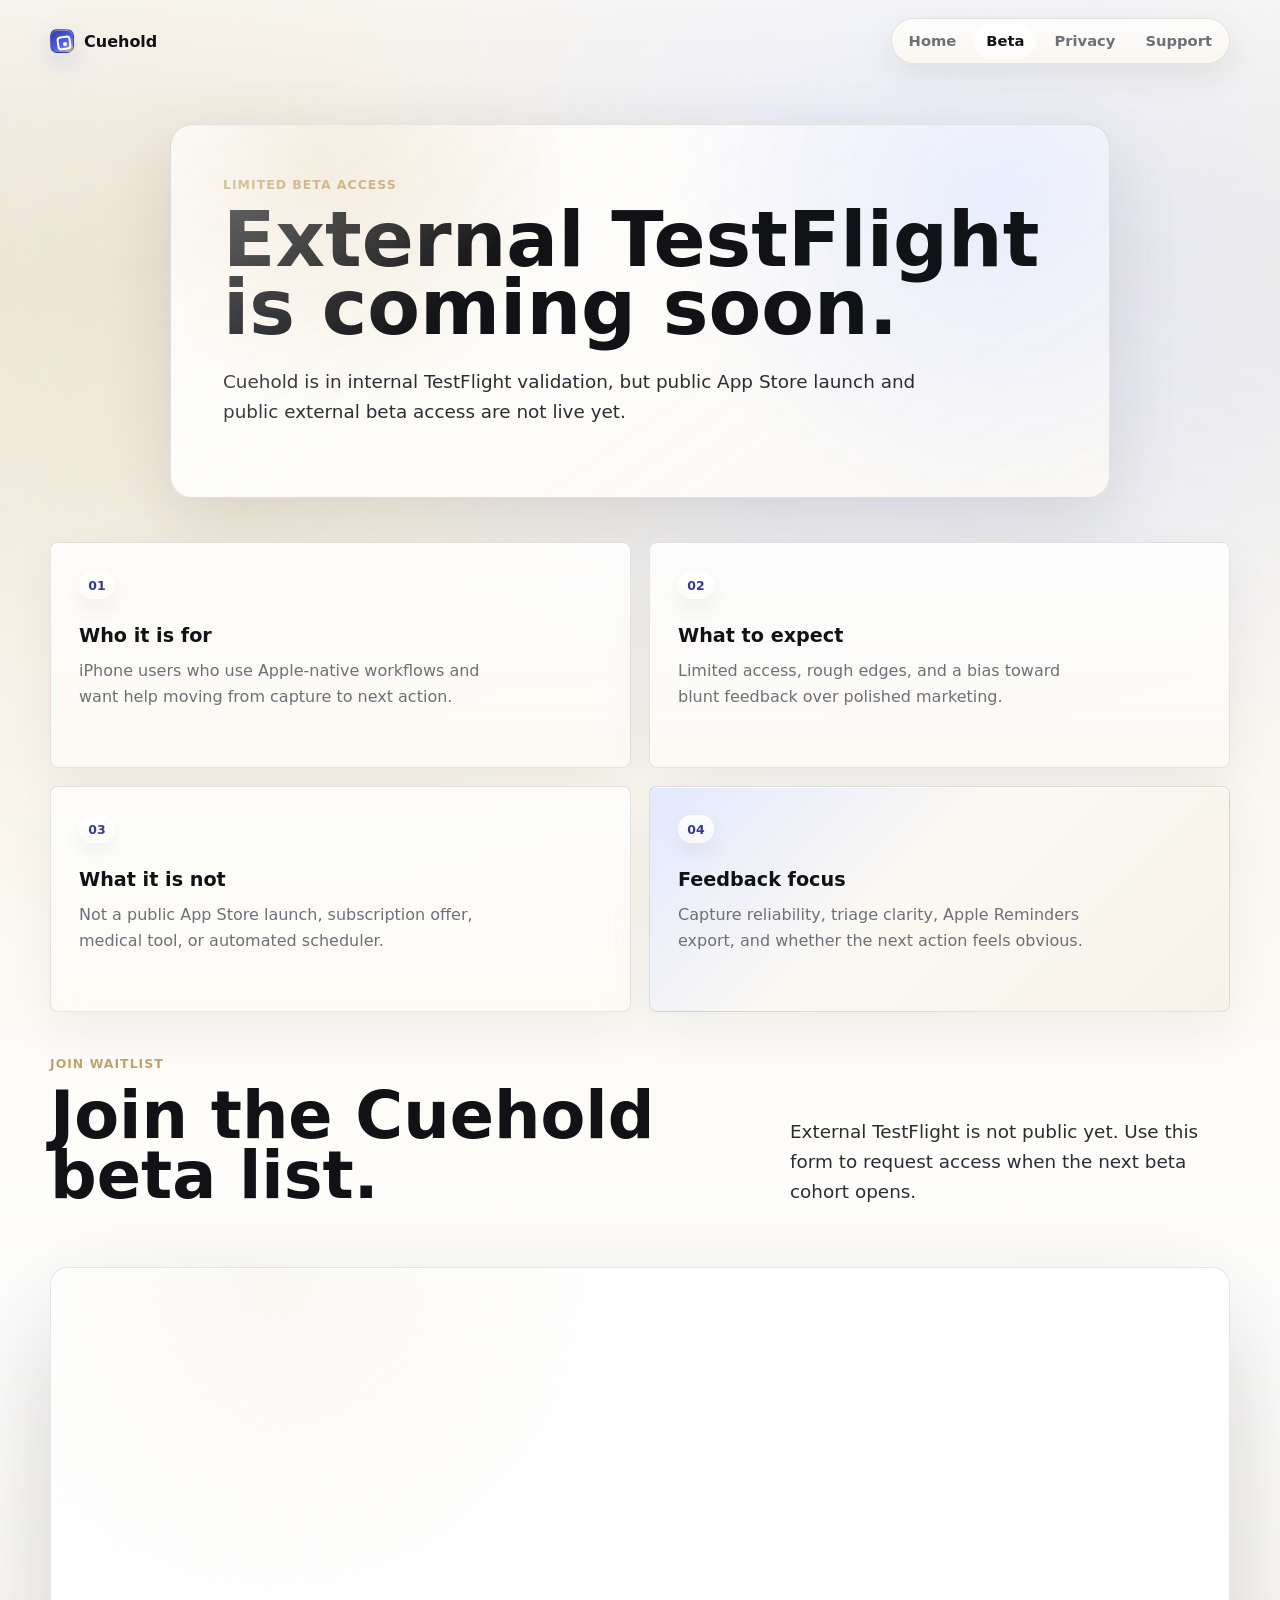
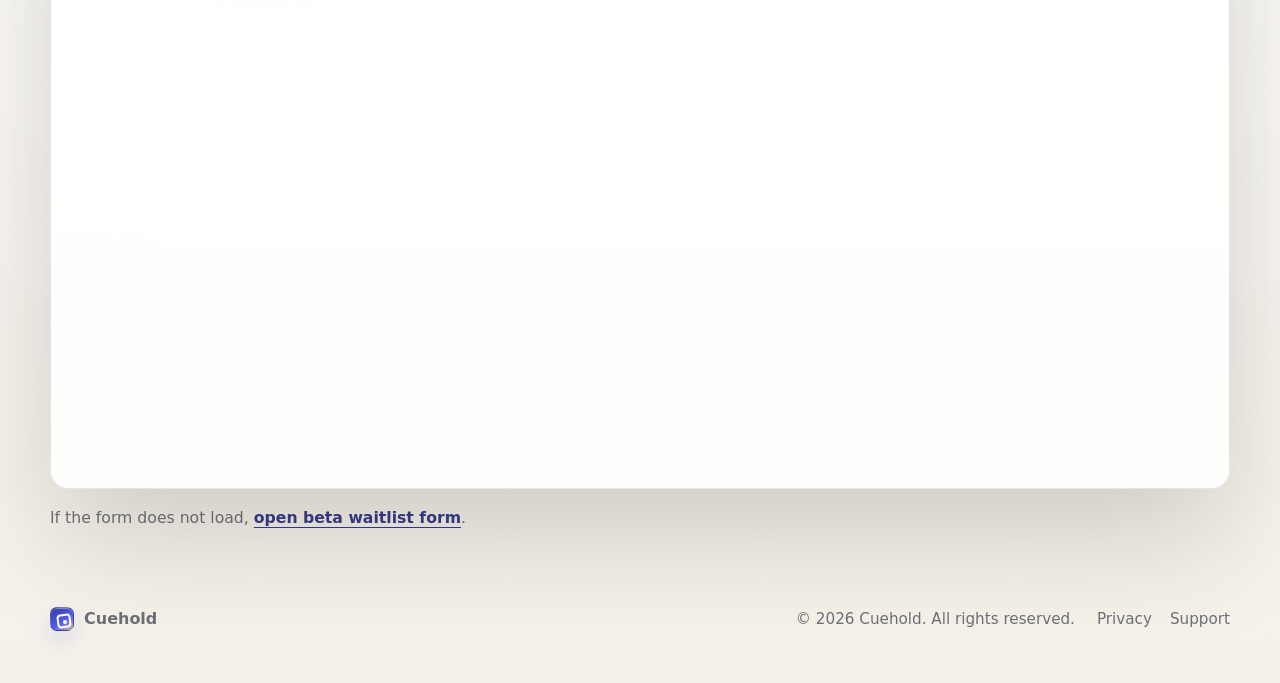
==== commit ad83e393: "Elevate Cuehold website luxe motion direction - Retune website toward premium ivory, espresso, champ" ====
--- a/beta.html
+++ b/beta.html
@@ -5,7 +5,7 @@
   <meta name="viewport" content="width=device-width, initial-scale=1" />
   <title>Beta Waitlist - Cuehold</title>
   <meta name="description" content="Join the limited beta waitlist for Cuehold. Internal TestFlight is active; external beta access is coming soon." />
-  <meta name="theme-color" content="#F7F5F0" />
+  <meta name="theme-color" content="#F5F1E8" />
   <meta property="og:title" content="Cuehold Beta Waitlist" />
   <meta property="og:description" content="Internal TestFlight is active. External beta access is coming soon." />
   <meta property="og:type" content="website" />
--- a/styles.css
+++ b/styles.css
@@ -1,24 +1,41 @@
 :root {
   color-scheme: light;
-  --paper: #f7f5f0;
-  --surface: #ffffff;
-  --ink: #17191d;
-  --slate: #5f6874;
-  --quiet: #7b838e;
-  --line: #d9dde4;
-  --line-strong: #c3cad6;
-  --soft-fill: #eef1f6;
-  --indigo: #4e5cf6;
-  --mist-blue: #dce5ff;
-  --focus-sky: #8dbbff;
-  --calm-green: #3f7d60;
-  --shadow: 0 30px 90px rgba(23, 25, 29, 0.13);
-  --soft-shadow: 0 18px 55px rgba(23, 25, 29, 0.09);
+  --paper: #f5f1e8;
+  --ivory: #fbf8f1;
+  --porcelain: #ffffff;
+  --ink: #111216;
+  --espresso: #27211c;
+  --graphite: #2b2d33;
+  --smoke: #6d7078;
+  --stone: #d8d1c3;
+  --champagne: #d7be8f;
+  --soft-gold: #bfa46a;
+  --deep-indigo: #343a8c;
+  --cue-indigo: #4e5cf6;
+  --mist-blue: #dde4ff;
+  --warm-shadow: rgba(39, 33, 28, 0.16);
+  --hairline: rgba(17, 18, 22, 0.1);
+  --surface: var(--porcelain);
+  --slate: var(--smoke);
+  --quiet: #858076;
+  --line: var(--hairline);
+  --line-strong: rgba(17, 18, 22, 0.18);
+  --soft-fill: rgba(255, 255, 255, 0.56);
+  --indigo: var(--cue-indigo);
+  --focus-sky: #8da4ff;
+  --shadow: 0 44px 120px rgba(39, 33, 28, 0.2);
+  --soft-shadow: 0 24px 70px rgba(39, 33, 28, 0.12);
+  --glass-surface: rgba(255, 255, 255, 0.54);
+  --glass-surface-warm: rgba(251, 248, 241, 0.62);
+  --glass-border: rgba(255, 255, 255, 0.52);
+  --glass-highlight: rgba(255, 255, 255, 0.76);
+  --glass-shadow: 0 28px 84px rgba(39, 33, 28, 0.14), inset 0 1px 0 rgba(255, 255, 255, 0.72);
   --max: 1180px;
   --gutter: 24px;
   --radius-card: 8px;
-  --radius-panel: 24px;
+  --radius-panel: 22px;
   --ease: cubic-bezier(0.2, 0.8, 0.2, 1);
+  --ease-luxe: cubic-bezier(0.16, 1, 0.3, 1);
 }
 
 * {
@@ -36,9 +53,9 @@
   font-family: ui-sans-serif, system-ui, -apple-system, BlinkMacSystemFont, "SF Pro Display", "Segoe UI", sans-serif;
   color: var(--ink);
   background:
-    radial-gradient(circle at 74% 12%, rgba(220, 229, 255, 0.9), transparent 34%),
-    radial-gradient(circle at 10% 18%, rgba(141, 187, 255, 0.24), transparent 28%),
-    linear-gradient(180deg, var(--paper) 0%, #ffffff 48%, var(--paper) 100%);
+    radial-gradient(circle at 74% 10%, rgba(221, 228, 255, 0.82), transparent 28%),
+    radial-gradient(circle at 15% 12%, rgba(215, 190, 143, 0.22), transparent 30%),
+    linear-gradient(180deg, var(--paper) 0%, var(--ivory) 38%, var(--porcelain) 58%, var(--paper) 100%);
 }
 
 body::before {
@@ -48,13 +65,78 @@
   pointer-events: none;
   content: "";
   background:
-    linear-gradient(180deg, rgba(255, 255, 255, 0.74), transparent 34%),
-    linear-gradient(90deg, rgba(217, 221, 228, 0.36), transparent 42%, rgba(217, 221, 228, 0.24));
-  mask-image: linear-gradient(to bottom, rgba(0, 0, 0, 0.7), transparent 68%);
+    linear-gradient(180deg, rgba(255, 255, 255, 0.72), transparent 30%),
+    linear-gradient(90deg, rgba(216, 209, 195, 0.36), transparent 42%, rgba(215, 190, 143, 0.14)),
+    repeating-linear-gradient(90deg, rgba(17, 18, 22, 0.018) 0 1px, transparent 1px 82px);
+  mask-image: linear-gradient(to bottom, rgba(0, 0, 0, 0.7), transparent 72%);
 }
 
 img {
   max-width: 100%;
+}
+
+.glass-luxe {
+  border-color: rgba(255, 255, 255, 0.48);
+  -webkit-backdrop-filter: saturate(1.18) blur(22px);
+  backdrop-filter: saturate(1.18) blur(22px);
+  box-shadow: var(--glass-shadow);
+}
+
+.reveal-luxe {
+  transform: translateZ(0);
+}
+
+.motion-ready .reveal-luxe {
+  opacity: 0;
+  filter: blur(6px);
+  transform: translateY(28px) scale(0.985);
+  transition:
+    opacity 720ms var(--ease-luxe),
+    filter 720ms var(--ease-luxe),
+    transform 720ms var(--ease-luxe);
+  will-change: opacity, filter, transform;
+}
+
+.motion-ready .reveal-luxe.is-visible {
+  opacity: 1;
+  filter: blur(0);
+  transform: translateY(0) scale(1);
+}
+
+.motion-ready .reveal-luxe .stagger > * {
+  opacity: 0;
+  filter: blur(5px);
+  transform: translateY(18px);
+  transition:
+    opacity 640ms var(--ease-luxe),
+    filter 640ms var(--ease-luxe),
+    transform 640ms var(--ease-luxe);
+}
+
+.motion-ready .reveal-luxe.is-visible .stagger > * {
+  opacity: 1;
+  filter: blur(0);
+  transform: translateY(0);
+}
+
+.motion-ready .reveal-luxe.is-visible .stagger > *:nth-child(2) {
+  transition-delay: 80ms;
+}
+
+.motion-ready .reveal-luxe.is-visible .stagger > *:nth-child(3) {
+  transition-delay: 160ms;
+}
+
+.motion-ready .reveal-luxe.is-visible .stagger > *:nth-child(4) {
+  transition-delay: 240ms;
+}
+
+.motion-ready .reveal-luxe.is-visible .stagger > *:nth-child(5) {
+  transition-delay: 320ms;
+}
+
+.motion-ready .reveal-luxe.is-visible .stagger > *:nth-child(6) {
+  transition-delay: 400ms;
 }
 
 a {
@@ -65,7 +147,7 @@
 a:focus-visible,
 button:focus-visible,
 iframe:focus-visible {
-  outline: 3px solid var(--indigo);
+  outline: 3px solid var(--cue-indigo);
   outline-offset: 5px;
 }
 
@@ -76,7 +158,7 @@
   z-index: 20;
   padding: 10px 14px;
   color: #ffffff;
-  background: var(--indigo);
+  background: var(--cue-indigo);
   border-radius: var(--radius-card);
   font-weight: 800;
   transform: translateY(-160%);
@@ -104,6 +186,7 @@
   justify-content: space-between;
   gap: 18px;
   padding: 18px 0;
+  -webkit-backdrop-filter: blur(18px);
   backdrop-filter: blur(18px);
 }
 
@@ -124,8 +207,8 @@
   border: 1px solid var(--line-strong);
   border-radius: 7px;
   background:
-    linear-gradient(135deg, var(--indigo), var(--focus-sky) 56%, var(--mist-blue));
-  box-shadow: 0 10px 24px rgba(78, 92, 246, 0.18);
+    linear-gradient(145deg, var(--deep-indigo), var(--cue-indigo) 58%, var(--champagne));
+  box-shadow: 0 10px 24px rgba(78, 92, 246, 0.18), inset 0 1px 0 rgba(255, 255, 255, 0.34);
 }
 
 .logo-mark::before {
@@ -159,8 +242,12 @@
   padding: 5px;
   border: 1px solid var(--line);
   border-radius: 999px;
-  background: rgba(255, 255, 255, 0.74);
+  background:
+    linear-gradient(180deg, rgba(255, 255, 255, 0.72), rgba(251, 248, 241, 0.58)),
+    rgba(251, 248, 241, 0.76);
+  -webkit-backdrop-filter: saturate(1.16) blur(18px);
   backdrop-filter: blur(18px);
+  box-shadow: 0 12px 34px rgba(39, 33, 28, 0.08), inset 0 1px 0 rgba(255, 255, 255, 0.72);
   color: var(--slate);
   font-size: 0.92rem;
   font-weight: 720;
@@ -175,16 +262,16 @@
 .nav a:hover,
 .nav a[aria-current="page"] {
   color: var(--ink);
-  background: var(--soft-fill);
+  background: rgba(255, 255, 255, 0.76);
 }
 
 .hero {
   display: grid;
-  grid-template-columns: minmax(0, 1.02fr) minmax(360px, 0.98fr);
+  grid-template-columns: minmax(0, 0.98fr) minmax(390px, 1.02fr);
   align-items: center;
-  gap: 54px;
+  gap: 68px;
   min-height: calc(100vh - 92px);
-  padding: 44px 0 38px;
+  padding: 54px 0 46px;
 }
 
 .hero-copy {
@@ -205,17 +292,17 @@
 }
 
 h1 {
-  margin-bottom: 24px;
-  font-size: clamp(3.65rem, 6.55vw, 5.9rem);
-  line-height: 0.95;
+  margin-bottom: 26px;
+  font-size: clamp(4.2rem, 7.4vw, 7.15rem);
+  line-height: 0.88;
+  font-weight: 880;
+}
+
+h2 {
+  margin-bottom: 20px;
+  font-size: clamp(2.75rem, 5.1vw, 4.55rem);
+  line-height: 0.92;
   font-weight: 860;
-}
-
-h2 {
-  margin-bottom: 18px;
-  font-size: clamp(2.6rem, 5vw, 4.15rem);
-  line-height: 0.98;
-  font-weight: 840;
 }
 
 h3 {
@@ -227,20 +314,22 @@
 
 p {
   color: var(--slate);
-  line-height: 1.65;
+  line-height: 1.62;
 }
 
 .hero-thesis {
-  margin-bottom: 18px;
-  color: var(--indigo);
+  margin-bottom: 22px;
+  color: var(--deep-indigo);
   font-size: 1.05rem;
   font-weight: 850;
 }
 
 .hero-text {
-  max-width: 610px;
-  font-size: 1.28rem;
-  line-height: 1.52;
+  max-width: 640px;
+  color: var(--graphite);
+  font-size: clamp(1.24rem, 1.8vw, 1.52rem);
+  line-height: 1.42;
+  font-weight: 560;
 }
 
 .hero-actions {
@@ -251,48 +340,78 @@
 }
 
 .button {
+  position: relative;
+  overflow: hidden;
   display: inline-flex;
   align-items: center;
   justify-content: center;
-  min-height: 50px;
-  padding: 0 20px;
+  min-height: 52px;
+  padding: 0 22px;
   border: 1px solid transparent;
   border-radius: 999px;
-  font-size: 0.98rem;
+  font-size: 0.96rem;
   font-weight: 840;
-  transition: transform 180ms var(--ease), background 180ms var(--ease), border-color 180ms var(--ease);
+  letter-spacing: 0;
+  transition: transform 260ms var(--ease-luxe), background 260ms var(--ease-luxe), border-color 260ms var(--ease-luxe), box-shadow 260ms var(--ease-luxe);
 }
 
 .button:hover {
-  transform: translateY(-1px);
+  transform: translateY(-2px);
+}
+
+.button::after {
+  position: absolute;
+  inset: -35% -55%;
+  content: "";
+  pointer-events: none;
+  background: linear-gradient(115deg, transparent 38%, rgba(255, 255, 255, 0.34) 50%, transparent 62%);
+  opacity: 0;
+  transform: translateX(-58%) skewX(-12deg);
+  transition: opacity 260ms var(--ease-luxe), transform 760ms var(--ease-luxe);
+}
+
+.button:hover::after {
+  opacity: 1;
+  transform: translateX(58%) skewX(-12deg);
 }
 
 .button.primary {
   color: #ffffff;
-  background: var(--indigo);
-  box-shadow: 0 18px 40px rgba(78, 92, 246, 0.22);
+  background: linear-gradient(180deg, var(--cue-indigo), var(--deep-indigo));
+  box-shadow:
+    0 18px 40px rgba(78, 92, 246, 0.24),
+    0 8px 22px rgba(52, 58, 140, 0.16),
+    inset 0 1px 0 rgba(255, 255, 255, 0.28);
+}
+
+.button.primary:hover {
+  box-shadow:
+    0 24px 54px rgba(78, 92, 246, 0.3),
+    0 12px 28px rgba(52, 58, 140, 0.18),
+    inset 0 1px 0 rgba(255, 255, 255, 0.34);
 }
 
 .button.secondary {
   color: var(--ink);
   border-color: var(--line);
-  background: rgba(255, 255, 255, 0.72);
+  background: rgba(255, 255, 255, 0.66);
+  box-shadow: inset 0 1px 0 rgba(255, 255, 255, 0.86);
 }
 
 .button.secondary:hover {
   border-color: var(--line-strong);
-  background: var(--soft-fill);
+  background: rgba(255, 255, 255, 0.92);
 }
 
 .status-note {
-  margin: 18px 0 0;
+  margin: 20px 0 0;
   color: var(--quiet);
-  font-size: 0.96rem;
+  font-size: 0.94rem;
 }
 
 .hero-visual {
   position: relative;
-  min-height: 488px;
+  min-height: 620px;
   display: grid;
   place-items: center;
   overflow: hidden;
@@ -300,36 +419,69 @@
 
 .hero-stage {
   position: absolute;
-  inset: 24px 0 10px;
+  inset: 8px 0 0;
   display: grid;
   place-items: center;
   isolation: isolate;
 }
 
+.hero-stage::before {
+  position: absolute;
+  inset: 5% -10% 2%;
+  z-index: -4;
+  content: "";
+  border-radius: 52px;
+  pointer-events: none;
+  background:
+    radial-gradient(circle at 34% 36%, rgba(215, 190, 143, 0.22), transparent 24%),
+    radial-gradient(circle at 64% 38%, rgba(221, 228, 255, 0.48), transparent 32%);
+  opacity: 0.72;
+  transform: translate3d(0, 0, 0);
+  animation: hero-ambient 13s var(--ease-luxe) infinite alternate;
+}
+
 .stage-light {
   position: absolute;
-  inset: 2% 0 0;
+  inset: 0 -8% 2%;
   z-index: -3;
-  border-radius: 48px;
-  background:
-    radial-gradient(circle at 50% 24%, rgba(220, 229, 255, 0.96), transparent 48%),
-    linear-gradient(180deg, rgba(141, 187, 255, 0.2), transparent 66%);
+  border-radius: 52px;
+  background:
+    radial-gradient(circle at 50% 24%, rgba(255, 255, 255, 0.92), transparent 34%),
+    radial-gradient(circle at 52% 36%, rgba(221, 228, 255, 0.86), transparent 45%),
+    radial-gradient(circle at 42% 78%, rgba(215, 190, 143, 0.26), transparent 36%);
   filter: blur(1px);
+  animation: light-breathe 16s var(--ease-luxe) infinite alternate;
 }
 
 .stage-slab {
   position: absolute;
-  inset: 10% 2% 7%;
+  inset: 15% 4% 9%;
   z-index: -2;
-  border-radius: 38px;
+  border-radius: 46px;
   border: 1px solid var(--line);
   background:
-    linear-gradient(145deg, rgba(255, 255, 255, 0.92), rgba(238, 241, 246, 0.72)),
-    linear-gradient(180deg, rgba(220, 229, 255, 0.68), transparent 60%);
+    linear-gradient(148deg, rgba(255, 255, 255, 0.86), rgba(251, 248, 241, 0.74) 42%, rgba(216, 209, 195, 0.44)),
+    linear-gradient(180deg, rgba(221, 228, 255, 0.52), transparent 60%);
   box-shadow:
-    0 42px 110px rgba(23, 25, 29, 0.12),
+    0 54px 150px rgba(39, 33, 28, 0.18),
+    0 12px 42px rgba(78, 92, 246, 0.08),
     inset 0 1px 0 rgba(255, 255, 255, 0.95);
-  transform: perspective(900px) rotateY(-6deg) rotateX(1deg) rotateZ(-1deg);
+  transform: perspective(900px) rotateY(-7deg) rotateX(2deg) rotateZ(-1.4deg);
+}
+
+.stage-slab::before,
+.shot-card::before,
+.trust-panel::before,
+.page-hero::before,
+.form-card::before {
+  position: absolute;
+  inset: 1px;
+  content: "";
+  pointer-events: none;
+  border-radius: inherit;
+  background:
+    linear-gradient(135deg, rgba(255, 255, 255, 0.42), transparent 34%),
+    radial-gradient(circle at 18% 0%, rgba(215, 190, 143, 0.14), transparent 28%);
 }
 
 .stage-slab::after {
@@ -337,26 +489,31 @@
   right: 10%;
   bottom: -18px;
   left: 12%;
-  height: 38px;
+  height: 42px;
   content: "";
   border-radius: 999px;
-  background: rgba(23, 25, 29, 0.14);
-  filter: blur(20px);
+  background: var(--warm-shadow);
+  filter: blur(24px);
 }
 
 .phone-frame {
   position: relative;
   z-index: 2;
-  width: min(100%, 292px);
-  padding: 10px;
-  border: 1px solid var(--line-strong);
-  border-radius: 40px;
-  background:
-    linear-gradient(180deg, rgba(255, 255, 255, 0.76), rgba(238, 241, 246, 0.54)),
-    #20242b;
+  width: min(100%, 338px);
+  padding: 11px;
+  border: 1px solid rgba(255, 255, 255, 0.52);
+  border-radius: 44px;
+  background:
+    linear-gradient(155deg, rgba(255, 255, 255, 0.72), rgba(216, 209, 195, 0.28) 32%, rgba(17, 18, 22, 0.68) 48%),
+    #15161a;
   box-shadow:
-    0 34px 90px rgba(23, 25, 29, 0.2),
-    0 0 0 1px rgba(255, 255, 255, 0.74);
+    0 42px 110px rgba(39, 33, 28, 0.34),
+    0 16px 34px rgba(52, 58, 140, 0.13),
+    0 0 46px rgba(78, 92, 246, 0.08),
+    0 0 0 1px rgba(17, 18, 22, 0.14),
+    inset 0 1px 0 rgba(255, 255, 255, 0.52);
+  transform: rotate(-1.2deg);
+  transition: transform 520ms var(--ease-luxe), box-shadow 520ms var(--ease-luxe);
 }
 
 .phone-frame picture {
@@ -367,20 +524,20 @@
   display: block;
   width: 100%;
   height: auto;
-  max-height: 486px;
+  max-height: 566px;
   object-fit: cover;
   object-position: top;
   border: 1px solid rgba(255, 255, 255, 0.2);
-  border-radius: 31px;
+  border-radius: 33px;
   background: #050609;
 }
 
 .section {
-  padding: 96px 0 0;
+  padding: 112px 0 0;
 }
 
 .problem-section {
-  padding-top: 56px;
+  padding-top: 72px;
 }
 
 .section.compact {
@@ -389,7 +546,7 @@
 
 .section-kicker {
   margin-bottom: 14px;
-  color: var(--indigo);
+  color: var(--soft-gold);
   font-size: 0.78rem;
   font-weight: 860;
   letter-spacing: 0.08em;
@@ -398,14 +555,15 @@
 
 .section-heading {
   max-width: 800px;
-  margin-bottom: 34px;
+  margin-bottom: 42px;
 }
 
 .section-heading p,
 .loop-header p,
 .page-hero p {
   max-width: 700px;
-  font-size: 1.12rem;
+  color: var(--graphite);
+  font-size: 1.15rem;
 }
 
 .split-heading {
@@ -419,7 +577,7 @@
 .bento-grid {
   display: grid;
   grid-template-columns: repeat(4, minmax(0, 1fr));
-  gap: 14px;
+  gap: 18px;
 }
 
 .two-column,
@@ -428,12 +586,16 @@
 }
 
 .bento-card {
-  min-height: 220px;
-  padding: 24px;
+  min-height: 226px;
+  padding: 28px;
   border: 1px solid var(--line);
   border-radius: var(--radius-card);
-  background: rgba(255, 255, 255, 0.74);
-  box-shadow: 0 1px 0 rgba(255, 255, 255, 0.75) inset;
+  background:
+    linear-gradient(180deg, var(--glass-surface), var(--glass-surface-warm)),
+    rgba(255, 255, 255, 0.62);
+  -webkit-backdrop-filter: saturate(1.12) blur(16px);
+  backdrop-filter: saturate(1.12) blur(16px);
+  box-shadow: 0 1px 0 rgba(255, 255, 255, 0.82) inset, 0 18px 48px rgba(39, 33, 28, 0.06);
 }
 
 .bento-card h3,
@@ -452,16 +614,20 @@
   min-width: 36px;
   height: 28px;
   margin-bottom: 26px;
-  border: 1px solid var(--line);
+  border: 1px solid rgba(255, 255, 255, 0.62);
   border-radius: 999px;
-  color: var(--indigo);
+  background:
+    linear-gradient(180deg, rgba(255, 255, 255, 0.72), rgba(251, 248, 241, 0.52)),
+    rgba(255, 255, 255, 0.44);
+  box-shadow: inset 0 1px 0 rgba(255, 255, 255, 0.72), 0 10px 22px rgba(39, 33, 28, 0.06);
+  color: var(--deep-indigo);
   font-size: 0.78rem;
   font-weight: 820;
 }
 
 .accent-card {
   background:
-    linear-gradient(135deg, rgba(220, 229, 255, 0.96), rgba(238, 241, 246, 0.74)),
+    linear-gradient(135deg, rgba(221, 228, 255, 0.84), rgba(251, 248, 241, 0.84) 44%, rgba(215, 190, 143, 0.2)),
     var(--surface);
 }
 
@@ -469,14 +635,54 @@
   grid-column: span 2;
 }
 
+.problem-section .section-heading {
+  max-width: 920px;
+}
+
+.problem-section .section-heading h2 {
+  max-width: 860px;
+}
+
+.problem-grid {
+  grid-template-columns: 0.95fr 0.95fr 0.95fr 1.45fr;
+  padding: 34px 0 10px;
+  border-top: 1px solid rgba(17, 18, 22, 0.18);
+  border-bottom: 1px solid rgba(17, 18, 22, 0.08);
+}
+
+.problem-grid .bento-card {
+  min-height: 0;
+  padding: 0 26px 0 0;
+  border: 0;
+  border-radius: 0;
+  background: transparent;
+  -webkit-backdrop-filter: none;
+  backdrop-filter: none;
+  box-shadow: none;
+}
+
+.problem-grid .bento-card:not(:last-child) {
+  border-right: 1px solid var(--line);
+}
+
+.problem-grid .accent-card {
+  padding: 0 0 0 18px;
+}
+
+.problem-grid .accent-card h3 {
+  color: var(--espresso);
+  font-size: clamp(1.42rem, 2.4vw, 2rem);
+  line-height: 1.05;
+}
+
 .wide-card {
   grid-column: span 2;
 }
 
 .loop-section {
   position: relative;
-  padding-top: 118px;
-  padding-bottom: 24px;
+  padding-top: 124px;
+  padding-bottom: 34px;
 }
 
 .loop-section::before {
@@ -488,8 +694,8 @@
   z-index: -1;
   content: "";
   background:
-    linear-gradient(90deg, transparent, rgba(220, 229, 255, 0.64), transparent),
-    linear-gradient(180deg, transparent, rgba(255, 255, 255, 0.72), transparent);
+    linear-gradient(90deg, transparent, rgba(221, 228, 255, 0.56), transparent),
+    linear-gradient(180deg, transparent, rgba(255, 255, 255, 0.7), transparent);
 }
 
 .loop-header {
@@ -500,49 +706,80 @@
 .loop-track {
   display: grid;
   grid-template-columns: repeat(3, minmax(0, 1fr));
-  gap: 22px;
+  gap: 0;
+  border-top: 1px solid var(--line-strong);
+  border-bottom: 1px solid var(--line);
+  background:
+    radial-gradient(circle at 12% 0%, rgba(215, 190, 143, 0.16), transparent 30%),
+    radial-gradient(circle at 85% 0%, rgba(221, 228, 255, 0.36), transparent 35%),
+    linear-gradient(90deg, rgba(255, 255, 255, 0.72), rgba(251, 248, 241, 0.46)),
+    rgba(255, 255, 255, 0.32);
 }
 
 .loop-track article {
-  min-height: 230px;
-  padding: 22px 26px 8px 0;
-  border-top: 1px solid var(--line-strong);
+  min-height: 248px;
+  padding: 30px 34px 28px;
+  border-top: 0;
+  border-right: 1px solid var(--line);
   background: transparent;
+}
+
+.motion-ready .reveal-luxe.is-visible .loop-track article .loop-number {
+  animation: workflow-glass-in 720ms var(--ease-luxe) both;
+}
+
+.motion-ready .reveal-luxe.is-visible .loop-track article:nth-child(2) .loop-number {
+  animation-delay: 100ms;
+}
+
+.motion-ready .reveal-luxe.is-visible .loop-track article:nth-child(3) .loop-number {
+  animation-delay: 200ms;
+}
+
+.loop-track article:last-child {
+  border-right: 0;
 }
 
 .showcase-grid {
   display: grid;
-  grid-template-columns: 1.1fr 0.95fr 0.95fr;
-  gap: 18px;
+  grid-template-columns: 1.06fr 0.97fr 0.97fr;
+  gap: 22px;
   align-items: stretch;
 }
 
 .shot-card {
+  position: relative;
   margin: 0;
-  min-height: 640px;
+  min-height: 680px;
   display: flex;
   flex-direction: column;
   justify-content: space-between;
-  gap: 18px;
-  padding: 22px;
+  gap: 24px;
+  padding: 26px;
   border: 1px solid var(--line);
-  border-radius: var(--radius-card);
-  background:
-    linear-gradient(180deg, rgba(238, 241, 246, 0.7), rgba(255, 255, 255, 0.92)),
+  border-radius: 18px;
+  background:
+    linear-gradient(135deg, rgba(255, 255, 255, 0.24), transparent 32%),
+    radial-gradient(circle at 50% 18%, rgba(221, 228, 255, 0.58), transparent 38%),
+    linear-gradient(180deg, rgba(255, 255, 255, 0.86), rgba(251, 248, 241, 0.92)),
     var(--surface);
-  box-shadow: var(--soft-shadow);
+  box-shadow: var(--soft-shadow), inset 0 1px 0 rgba(255, 255, 255, 0.86);
+  transition: transform 520ms var(--ease-luxe), box-shadow 520ms var(--ease-luxe), border-color 520ms var(--ease-luxe);
 }
 
 .shot-card img {
   display: block;
-  width: min(100%, 300px);
-  max-height: 520px;
+  width: min(100%, 314px);
+  max-height: 540px;
   margin: 0 auto;
   object-fit: contain;
   object-position: top;
-  border: 1px solid rgba(23, 25, 29, 0.16);
-  border-radius: 30px;
+  border: 1px solid rgba(255, 255, 255, 0.38);
+  border-radius: 32px;
   background: #050609;
+  box-shadow:
+    0 28px 64px rgba(39, 33, 28, 0.24),
+    0 0 0 1px rgba(17, 18, 22, 0.08);
 }
 
 .shot-card picture {
@@ -550,7 +787,7 @@
 }
 
 .tall-shot img {
-  width: min(100%, 340px);
+  width: min(100%, 356px);
 }
 
 .shot-card figcaption {
@@ -560,7 +797,7 @@
 
 .shot-card strong {
   color: var(--ink);
-  font-size: 1.08rem;
+  font-size: 1.12rem;
 }
 
 .shot-card span {
@@ -568,66 +805,49 @@
   line-height: 1.45;
 }
 
-.reality-section {
-  display: grid;
-  grid-template-columns: minmax(280px, 0.84fr) minmax(0, 1.16fr);
-  gap: 56px;
-  align-items: start;
-}
-
-.reality-copy {
-  position: sticky;
-  top: 110px;
-}
-
-.reality-list {
-  display: grid;
-  gap: 14px;
-}
-
-.reality-list article {
-  padding: 24px;
-  border-top: 1px solid var(--line);
-  background: linear-gradient(90deg, rgba(220, 229, 255, 0.36), transparent);
-}
-
-.reality-list p {
-  max-width: 620px;
-  margin-bottom: 0;
-}
-
 .trust-panel,
 .cta-panel,
 .page-hero {
-  padding: 48px;
+  position: relative;
+  padding: 52px;
   border: 1px solid var(--line);
   border-radius: var(--radius-panel);
   background:
-    linear-gradient(135deg, rgba(220, 229, 255, 0.78), transparent 42%),
-    linear-gradient(205deg, rgba(255, 255, 255, 0.8), transparent 38%),
+    radial-gradient(circle at 15% 10%, rgba(215, 190, 143, 0.24), transparent 31%),
+    radial-gradient(circle at 88% 18%, rgba(221, 228, 255, 0.62), transparent 38%),
+    linear-gradient(145deg, rgba(255, 255, 255, 0.82), rgba(251, 248, 241, 0.72)),
     rgba(255, 255, 255, 0.68);
   box-shadow: var(--soft-shadow);
 }
 
 .trust-panel {
   display: grid;
-  grid-template-columns: minmax(280px, 0.8fr) minmax(0, 1.2fr);
-  gap: 42px;
+  grid-template-columns: minmax(280px, 0.78fr) minmax(0, 1.22fr);
+  gap: 50px;
   align-items: start;
+}
+
+.trust-lede {
+  max-width: 450px;
+  color: var(--espresso);
+  font-size: 1.12rem;
+  line-height: 1.48;
 }
 
 .trust-grid {
   display: grid;
-  grid-template-columns: repeat(2, minmax(0, 1fr));
-  gap: 12px;
+  grid-template-columns: 1fr;
+  gap: 0;
+  border-top: 1px solid var(--line-strong);
 }
 
 .trust-grid article {
-  min-height: 150px;
-  padding: 20px;
-  border: 1px solid var(--line);
-  border-radius: var(--radius-card);
-  background: rgba(255, 255, 255, 0.72);
+  min-height: 0;
+  padding: 20px 0;
+  border: 0;
+  border-bottom: 1px solid var(--line);
+  border-radius: 0;
+  background: transparent;
 }
 
 .trust-grid p,
@@ -647,11 +867,22 @@
 .cta-panel {
   max-width: 860px;
   margin-inline: auto;
+  background:
+    radial-gradient(circle at 50% -12%, rgba(78, 92, 246, 0.24), transparent 34%),
+    radial-gradient(circle at 20% 0%, rgba(215, 190, 143, 0.16), transparent 32%),
+    linear-gradient(180deg, rgba(39, 33, 28, 0.94), rgba(17, 18, 22, 0.95)),
+    var(--espresso);
+  color: var(--ivory);
+  box-shadow:
+    0 34px 88px rgba(39, 33, 28, 0.2),
+    0 12px 44px rgba(78, 92, 246, 0.12),
+    inset 0 1px 0 rgba(255, 255, 255, 0.14);
 }
 
 .cta-panel p {
   max-width: 580px;
   margin-inline: auto;
+  color: rgba(251, 248, 241, 0.74);
 }
 
 .cta-panel .button {
@@ -665,7 +896,7 @@
 }
 
 .faq-list article {
-  padding-top: 22px;
+  padding-top: 24px;
   border-top: 1px solid var(--line);
 }
 
@@ -680,7 +911,7 @@
 
 .page-hero h1 {
   max-width: 850px;
-  font-size: 4.6rem;
+  font-size: clamp(3.2rem, 6vw, 5rem);
 }
 
 .form-section {
@@ -688,9 +919,10 @@
 }
 
 .form-card {
+  position: relative;
   overflow: hidden;
   border: 1px solid var(--line);
-  border-radius: var(--radius-card);
+  border-radius: 18px;
   background: rgba(255, 255, 255, 0.88);
   box-shadow: var(--shadow);
 }
@@ -708,7 +940,7 @@
 }
 
 .form-fallback a {
-  color: var(--indigo);
+  color: var(--deep-indigo);
   font-weight: 820;
   text-decoration: underline;
   text-underline-offset: 4px;
@@ -746,6 +978,63 @@
   color: var(--ink);
 }
 
+@keyframes hero-ambient {
+  from {
+    opacity: 0.58;
+    transform: translate3d(-10px, 6px, 0) scale(0.98);
+  }
+
+  to {
+    opacity: 0.82;
+    transform: translate3d(12px, -8px, 0) scale(1.02);
+  }
+}
+
+@keyframes light-breathe {
+  from {
+    opacity: 0.78;
+    transform: scale(0.985);
+  }
+
+  to {
+    opacity: 1;
+    transform: scale(1.015);
+  }
+}
+
+@keyframes workflow-glass-in {
+  from {
+    opacity: 0;
+    transform: translateY(10px) scale(0.94);
+  }
+
+  to {
+    opacity: 1;
+    transform: translateY(0) scale(1);
+  }
+}
+
+@media (hover: hover) and (pointer: fine) {
+  .phone-frame:hover {
+    transform: translateY(-6px) rotate(-1.2deg);
+    box-shadow:
+      0 52px 128px rgba(39, 33, 28, 0.38),
+      0 18px 42px rgba(52, 58, 140, 0.16),
+      0 0 58px rgba(78, 92, 246, 0.12),
+      0 0 0 1px rgba(17, 18, 22, 0.14),
+      inset 0 1px 0 rgba(255, 255, 255, 0.58);
+  }
+
+  .shot-card:hover {
+    border-color: rgba(255, 255, 255, 0.64);
+    transform: translateY(-5px);
+    box-shadow:
+      0 32px 86px rgba(39, 33, 28, 0.16),
+      0 14px 34px rgba(78, 92, 246, 0.09),
+      inset 0 1px 0 rgba(255, 255, 255, 0.9);
+  }
+}
+
 @media (max-width: 1060px) {
   h1 {
     font-size: 4.4rem;
@@ -767,8 +1056,7 @@
 
   .bento-grid,
   .showcase-grid,
-  .trust-panel,
-  .reality-section {
+  .trust-panel {
     grid-template-columns: 1fr;
   }
 
@@ -777,12 +1065,24 @@
     grid-column: auto;
   }
 
+  .problem-grid {
+    grid-template-columns: 1fr 1fr;
+  }
+
+  .problem-grid .bento-card:not(:last-child) {
+    border-right: 0;
+  }
+
+  .problem-grid .bento-card {
+    padding: 0;
+  }
+
+  .problem-grid .accent-card {
+    padding: 0;
+  }
+
   .shot-card {
     min-height: 0;
-  }
-
-  .reality-copy {
-    position: static;
   }
 }
 
@@ -835,7 +1135,7 @@
     padding: 7px 4px;
     border: 1px solid var(--line);
     text-align: center;
-    background: rgba(255, 255, 255, 0.68);
+    background: rgba(255, 255, 255, 0.66);
   }
 
   h1,
@@ -871,7 +1171,7 @@
   }
 
   .hero-visual {
-    min-height: 360px;
+    min-height: 390px;
   }
 
   .section {
@@ -900,6 +1200,27 @@
   .loop-track article {
     padding: 22px 0;
     min-height: 0;
+    border-right: 0;
+    border-bottom: 1px solid var(--line);
+  }
+
+  .loop-track article:last-child {
+    border-bottom: 0;
+  }
+
+  .problem-grid {
+    grid-template-columns: 1fr;
+    gap: 22px;
+  }
+
+  .problem-grid .bento-card {
+    padding-top: 22px;
+    border-top: 1px solid var(--line);
+  }
+
+  .problem-grid .bento-card:first-child {
+    padding-top: 0;
+    border-top: 0;
   }
 
   .bento-card {
@@ -968,18 +1289,18 @@
   }
 
   .phone-frame {
-    width: min(100%, 194px);
+    width: min(100%, 218px);
     padding: 8px;
     border-radius: 30px;
   }
 
   .phone-frame img {
-    max-height: 306px;
+    max-height: 344px;
     border-radius: 22px;
   }
 
   .hero-visual {
-    min-height: 284px;
+    min-height: 314px;
   }
 
   .hero-visual {
@@ -1022,4 +1343,25 @@
     animation-duration: 0.01ms !important;
     animation-iteration-count: 1 !important;
   }
-}
+
+  .motion-ready .reveal-luxe,
+  .motion-ready .reveal-luxe .stagger > *,
+  .motion-ready .reveal-luxe.is-visible,
+  .motion-ready .reveal-luxe.is-visible .stagger > * {
+    opacity: 1 !important;
+    filter: none !important;
+    transform: none !important;
+  }
+
+  .hero-stage::before,
+  .stage-light,
+  .button::after {
+    animation: none !important;
+  }
+
+  .button:hover,
+  .phone-frame:hover,
+  .shot-card:hover {
+    transform: none !important;
+  }
+}
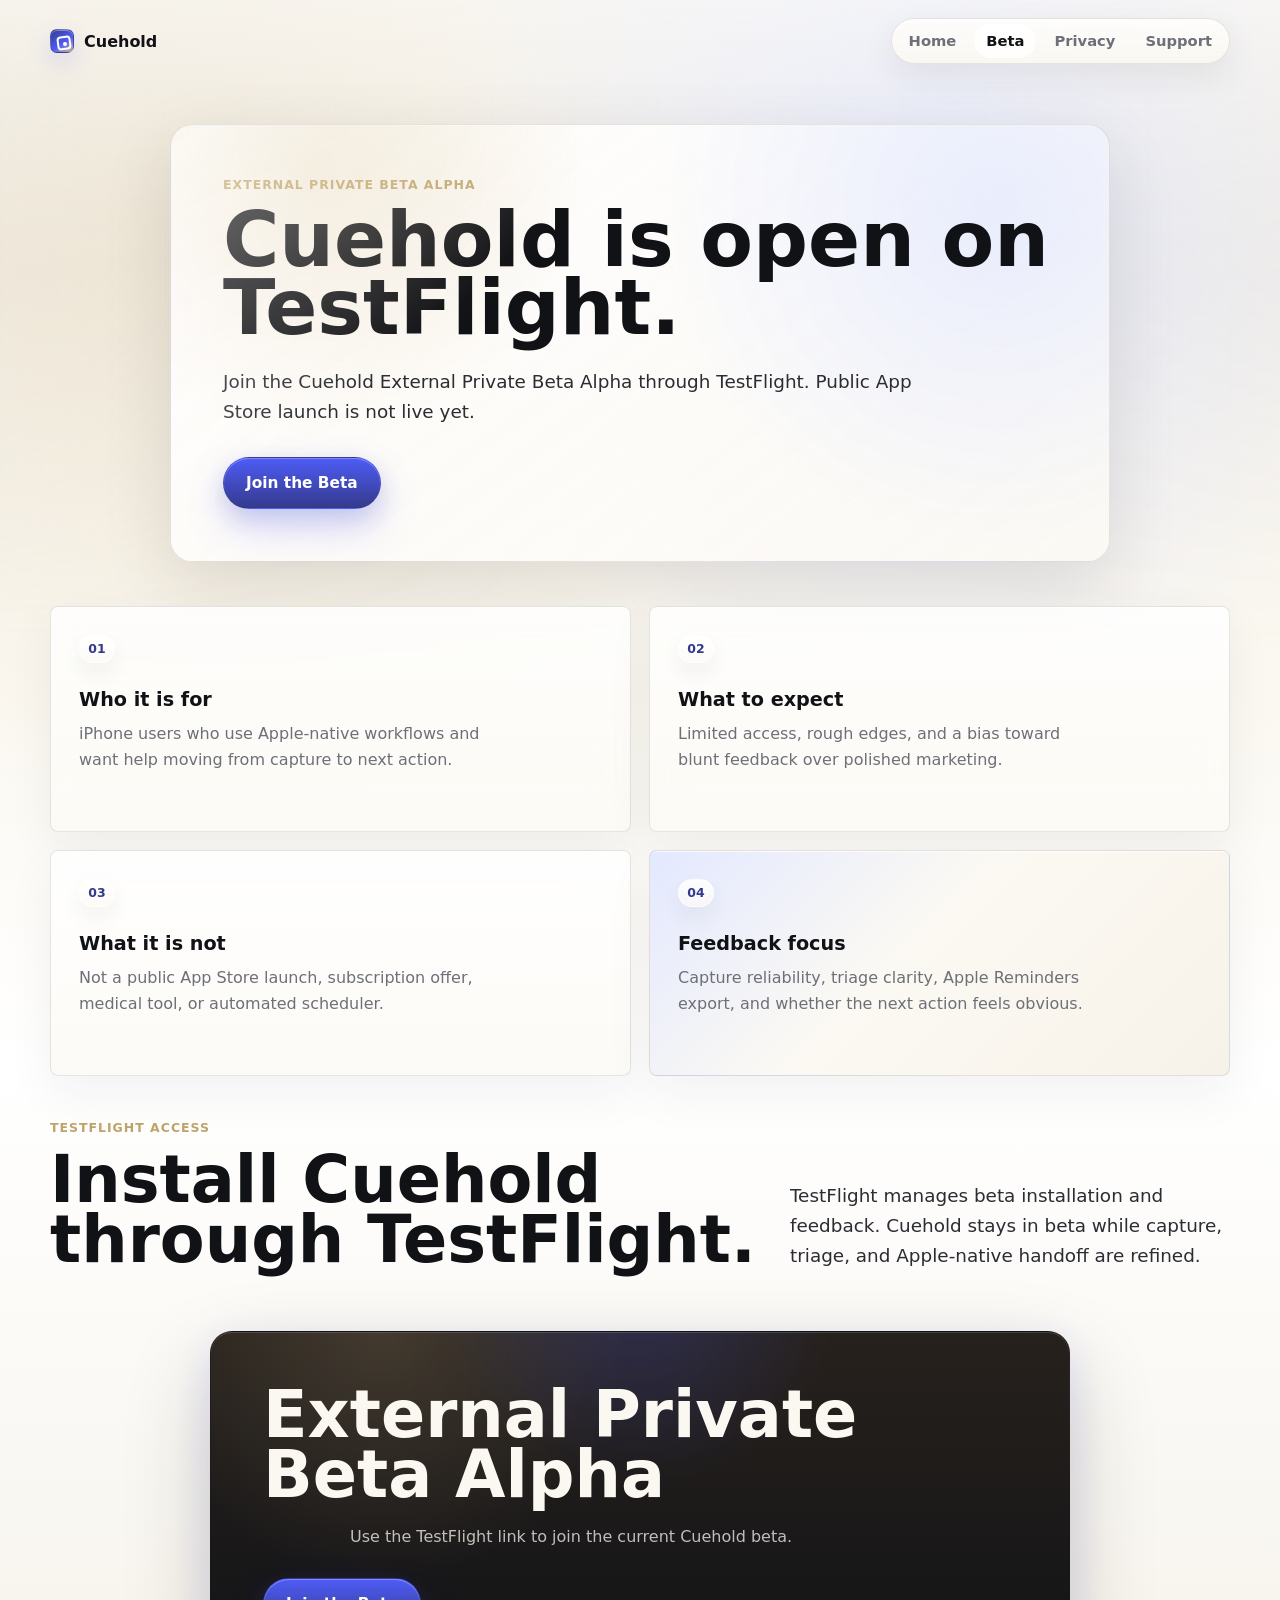
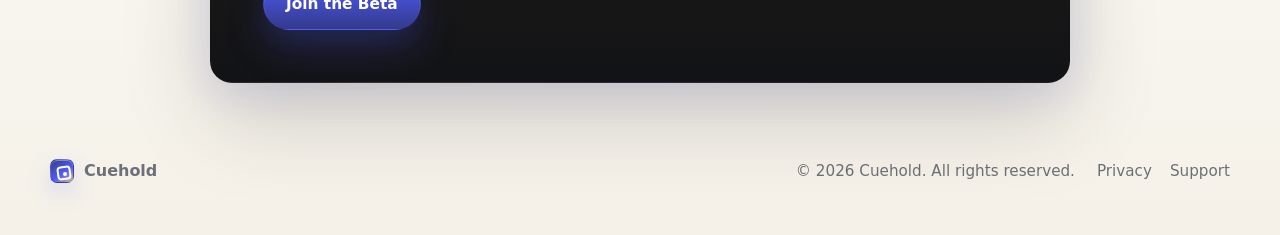
==== commit 24831494: "Wire Cuehold beta CTAs to TestFlight - Point website beta CTAs to External Private Beta Alpha TestFl" ====
--- a/beta.html
+++ b/beta.html
@@ -3,17 +3,17 @@
 <head>
   <meta charset="utf-8" />
   <meta name="viewport" content="width=device-width, initial-scale=1" />
-  <title>Beta Waitlist - Cuehold</title>
-  <meta name="description" content="Join the limited beta waitlist for Cuehold. Internal TestFlight is active; external beta access is coming soon." />
+  <title>Beta - Cuehold</title>
+  <meta name="description" content="Join the External Private Beta Alpha for Cuehold through TestFlight." />
   <meta name="theme-color" content="#F5F1E8" />
-  <meta property="og:title" content="Cuehold Beta Waitlist" />
-  <meta property="og:description" content="Internal TestFlight is active. External beta access is coming soon." />
+  <meta property="og:title" content="Cuehold Beta" />
+  <meta property="og:description" content="Join the External Private Beta Alpha through TestFlight." />
   <meta property="og:type" content="website" />
   <meta property="og:url" content="https://dillonmonop.github.io/cuehold/beta.html" />
   <meta property="og:image" content="https://dillonmonop.github.io/cuehold/assets/social-preview.svg" />
   <meta name="twitter:card" content="summary_large_image" />
-  <meta name="twitter:title" content="Cuehold Beta Waitlist" />
-  <meta name="twitter:description" content="Request access when the next beta cohort opens." />
+  <meta name="twitter:title" content="Cuehold Beta" />
+  <meta name="twitter:description" content="Join the External Private Beta Alpha through TestFlight." />
   <meta name="twitter:image" content="https://dillonmonop.github.io/cuehold/assets/social-preview.svg" />
   <link rel="canonical" href="https://dillonmonop.github.io/cuehold/beta.html" />
   <link rel="icon" href="assets/favicon.svg" type="image/svg+xml" />
@@ -39,12 +39,15 @@
 
   <main id="main">
     <section class="page-hero section-shell">
-      <div class="section-kicker">Limited beta access</div>
-      <h1>External TestFlight is coming soon.</h1>
+      <div class="section-kicker">External Private Beta Alpha</div>
+      <h1>Cuehold is open on TestFlight.</h1>
       <p>
-        Cuehold is in internal TestFlight validation, but public App Store launch
-        and public external beta access are not live yet.
+        Join the Cuehold External Private Beta Alpha through TestFlight. Public
+        App Store launch is not live yet.
       </p>
+      <div class="hero-actions">
+        <a class="button primary" href="https://testflight.apple.com/join/kYupQzzj" target="_blank" rel="noopener noreferrer">Join the Beta</a>
+      </div>
     </section>
 
     <section class="section compact">
@@ -78,30 +81,20 @@
     <section class="section compact form-section" aria-labelledby="beta-form-heading">
       <div class="section-heading split-heading">
         <div>
-          <div class="section-kicker">Join waitlist</div>
-          <h2 id="beta-form-heading">Join the Cuehold beta list.</h2>
+          <div class="section-kicker">TestFlight access</div>
+          <h2 id="beta-form-heading">Install Cuehold through TestFlight.</h2>
         </div>
         <p>
-          External TestFlight is not public yet. Use this form to request access
-          when the next beta cohort opens.
+          TestFlight manages beta installation and feedback. Cuehold stays in
+          beta while capture, triage, and Apple-native handoff are refined.
         </p>
       </div>
 
-      <div class="form-card">
-        <iframe
-          data-tally-src="https://tally.so/embed/dWzORN?alignLeft=1&hideTitle=1&transparentBackground=1&dynamicHeight=1"
-          loading="lazy"
-          width="100%"
-          height="820"
-          frameborder="0"
-          marginheight="0"
-          marginwidth="0"
-          title="Cuehold Beta Waitlist">
-        </iframe>
+      <div class="cta-panel beta-access-panel">
+        <h2>External Private Beta Alpha</h2>
+        <p>Use the TestFlight link to join the current Cuehold beta.</p>
+        <a class="button primary" href="https://testflight.apple.com/join/kYupQzzj" target="_blank" rel="noopener noreferrer">Join the Beta</a>
       </div>
-      <p class="form-fallback">
-        If the form does not load, <a href="https://tally.so/r/dWzORN">open beta waitlist form</a>.
-      </p>
     </section>
   </main>
 
@@ -116,29 +109,5 @@
       <a href="support.html">Support</a>
     </div>
   </footer>
-
-  <script>
-    var d = document;
-    var w = "https://tally.so/widgets/embed.js";
-    var v = function () {
-      if (typeof Tally !== "undefined") {
-        Tally.loadEmbeds();
-      } else {
-        d.querySelectorAll("iframe[data-tally-src]:not([src])").forEach(function (e) {
-          e.src = e.dataset.tallySrc;
-        });
-      }
-    };
-
-    if (typeof Tally !== "undefined") {
-      v();
-    } else if (d.querySelector('script[src="' + w + '"]') == null) {
-      var s = d.createElement("script");
-      s.src = w;
-      s.onload = v;
-      s.onerror = v;
-      d.body.appendChild(s);
-    }
-  </script>
 </body>
 </html>
